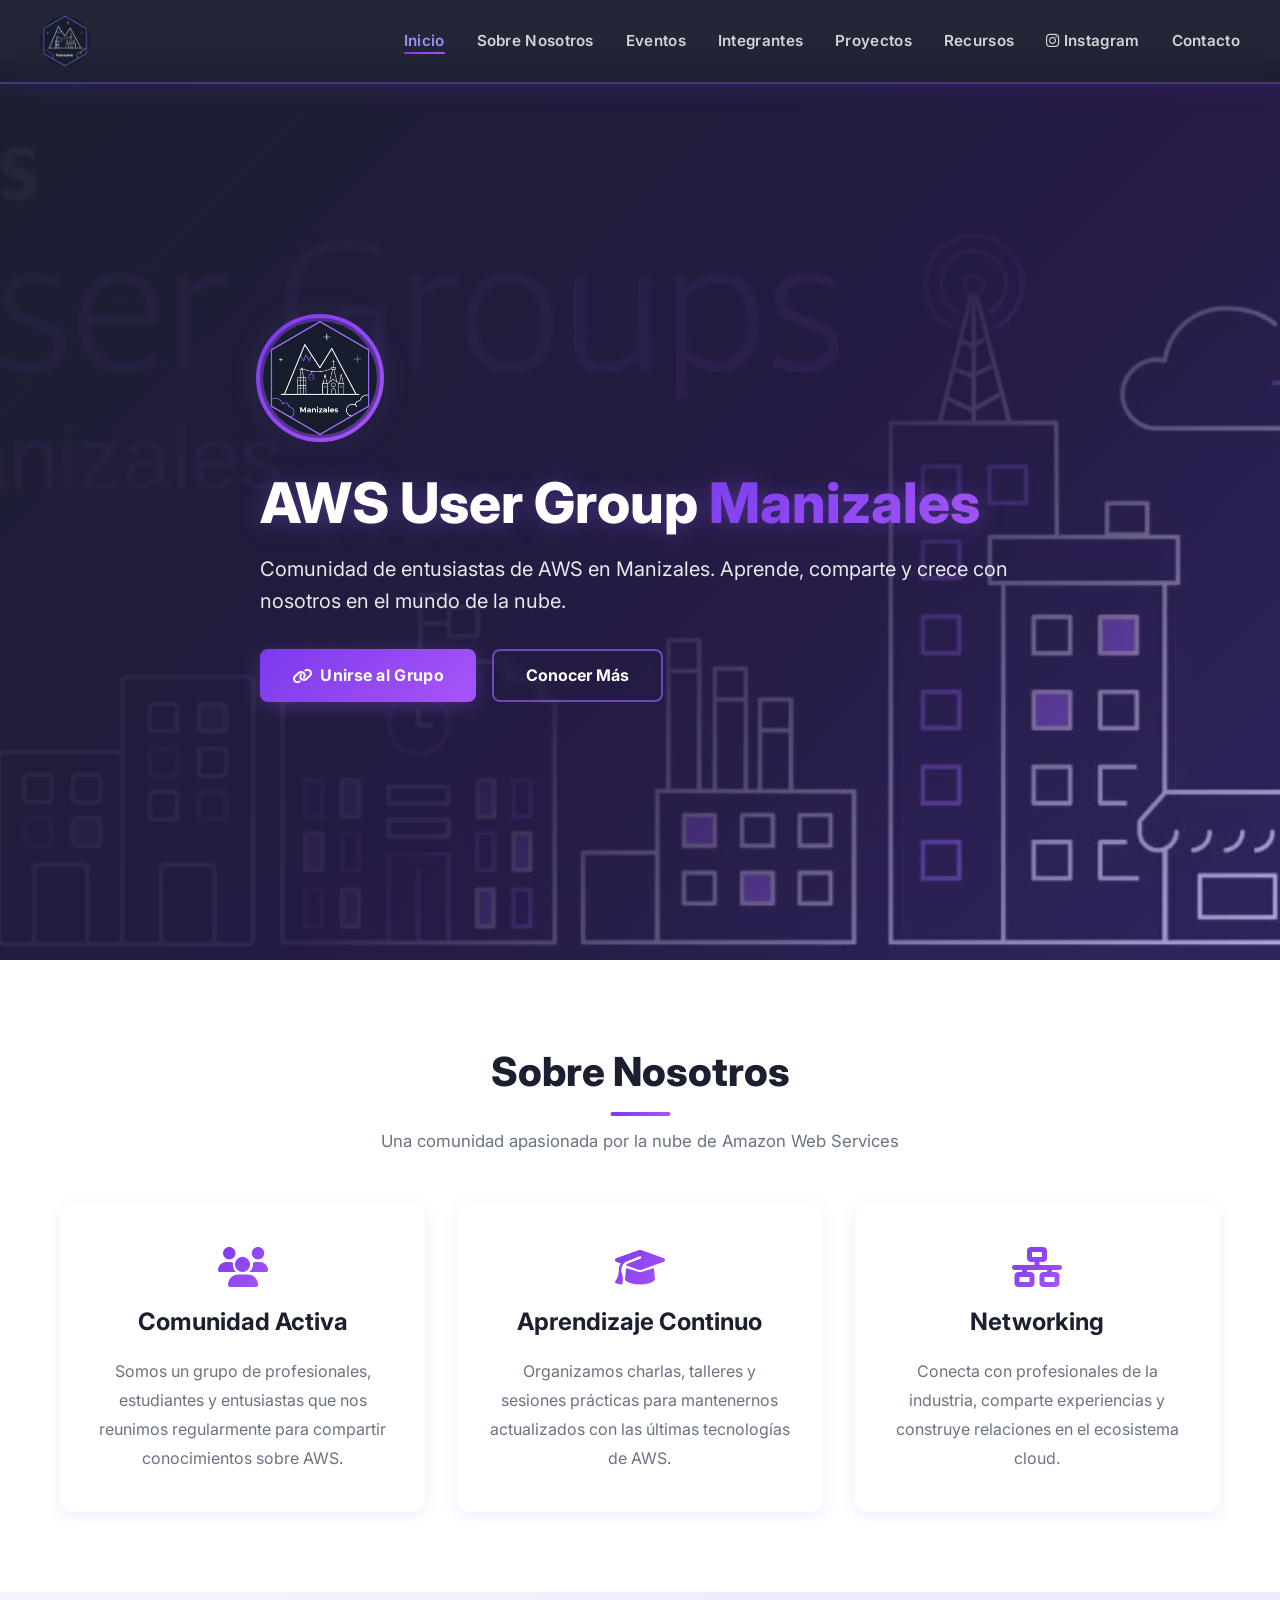
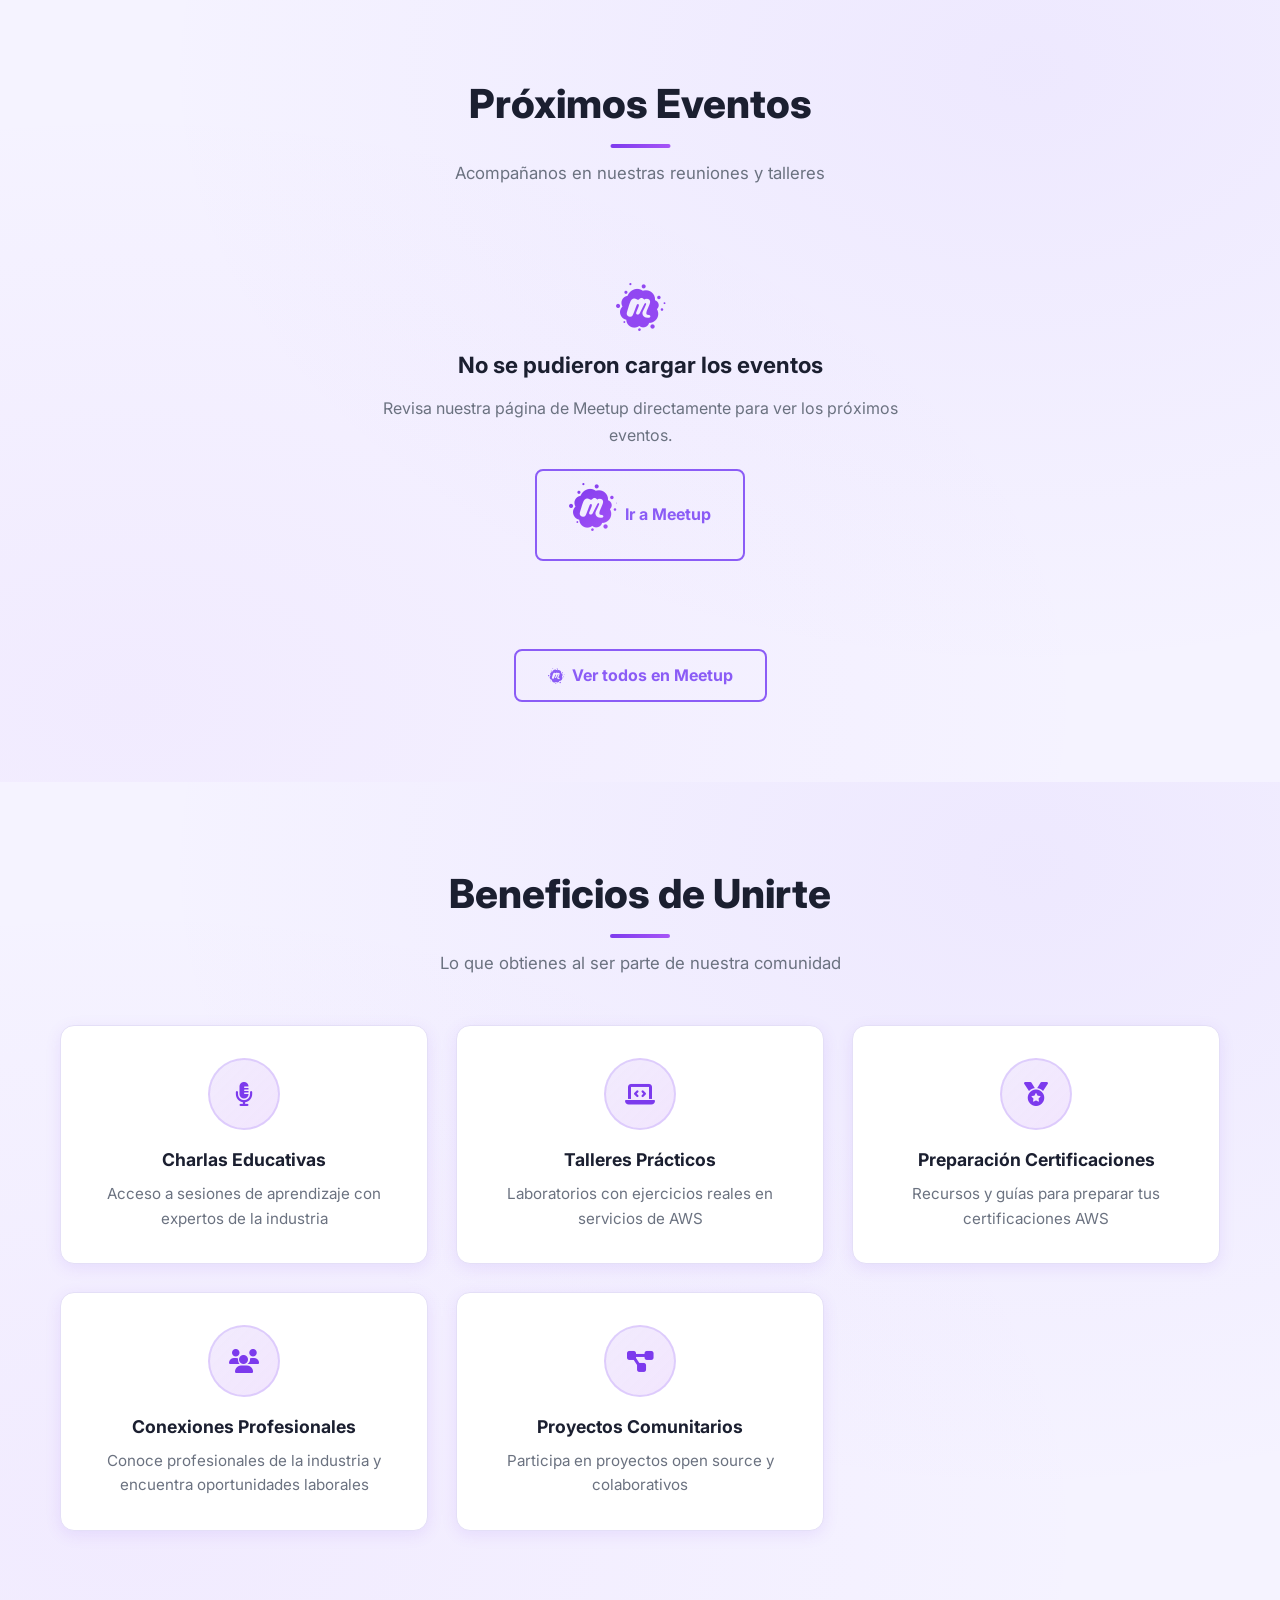
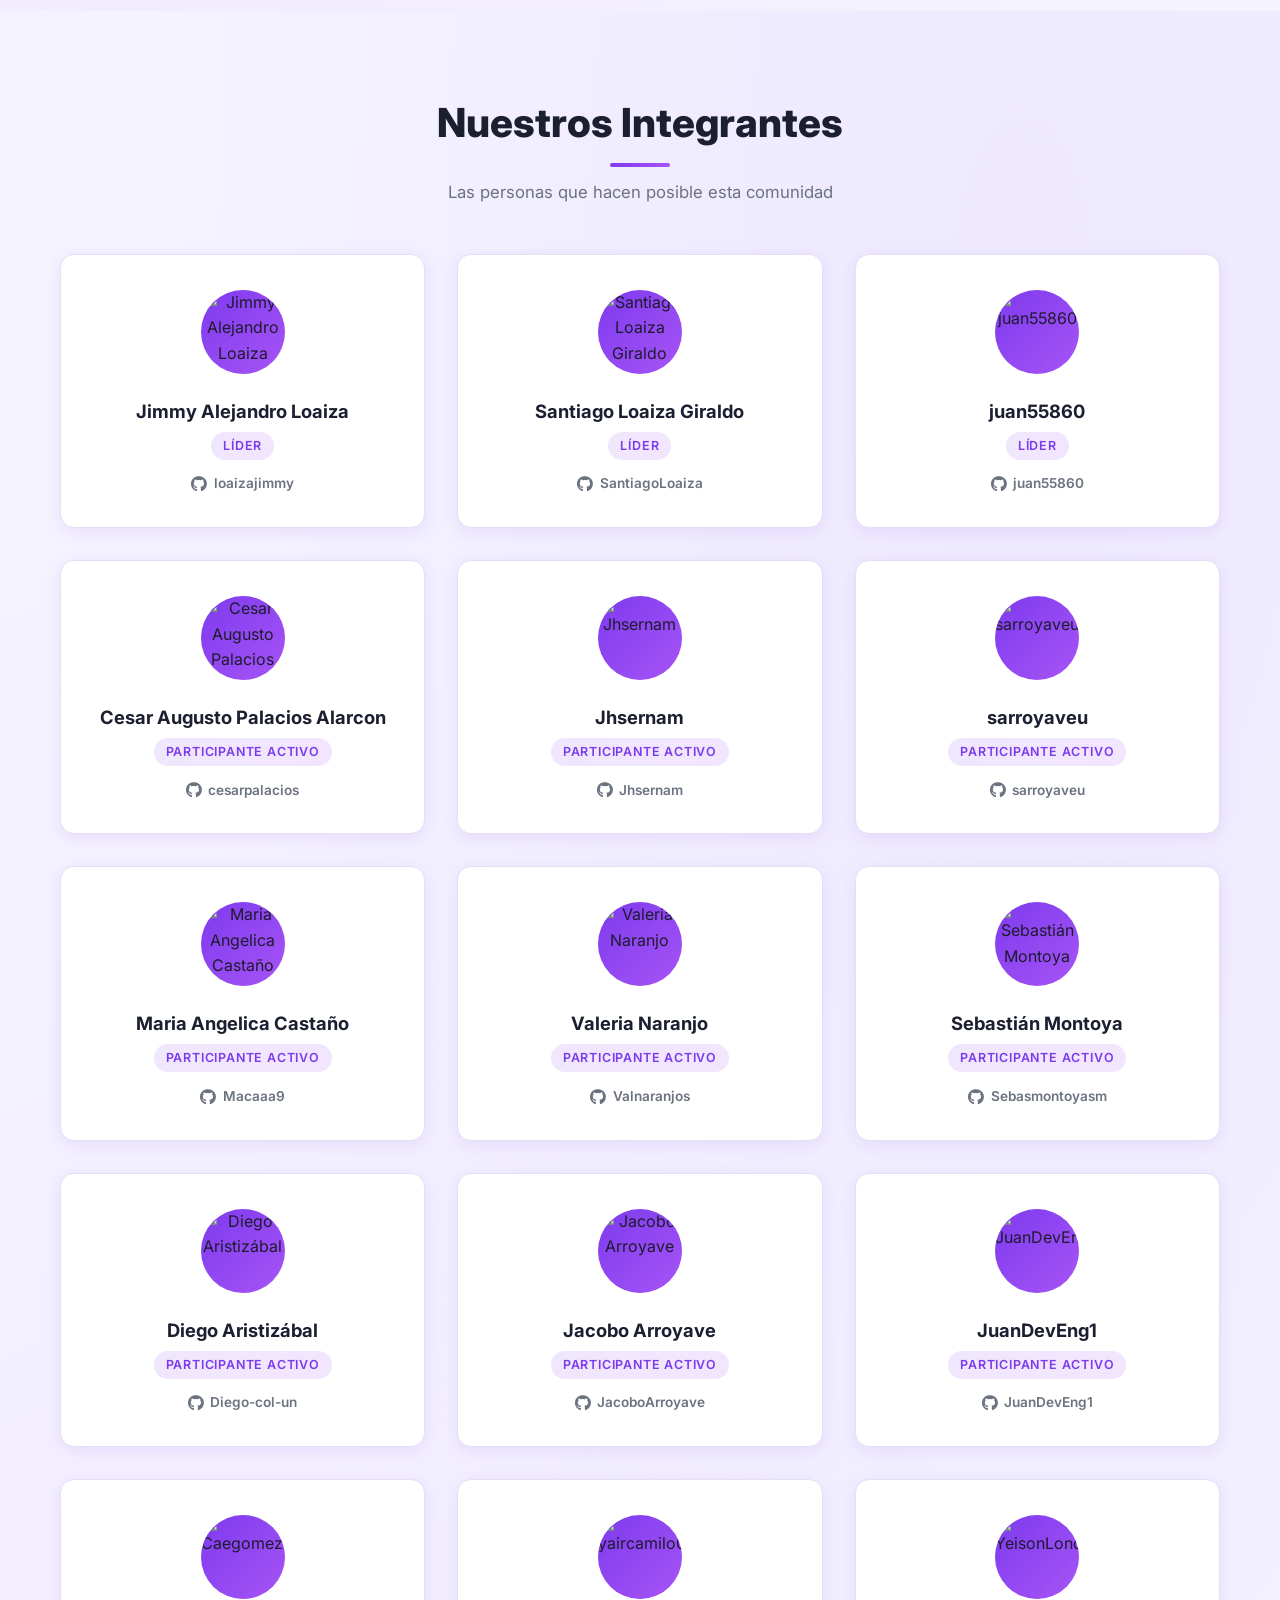
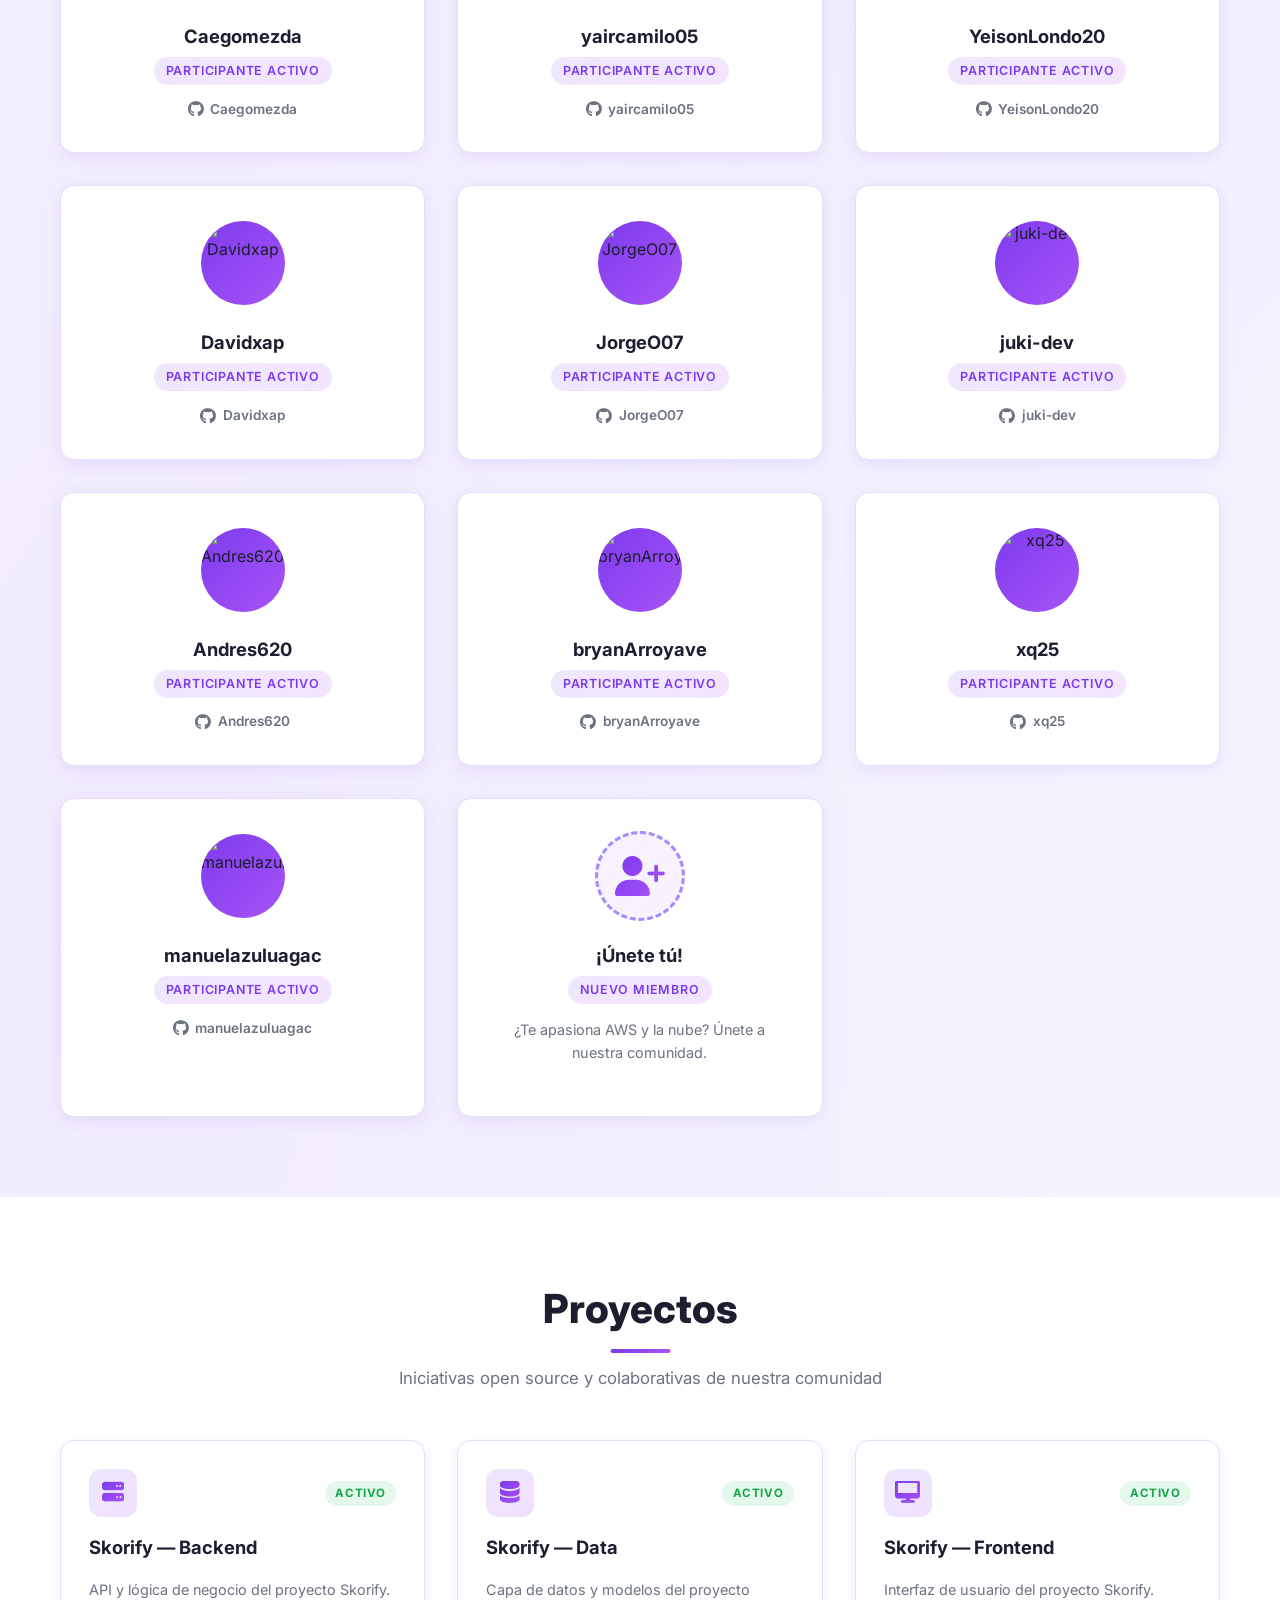
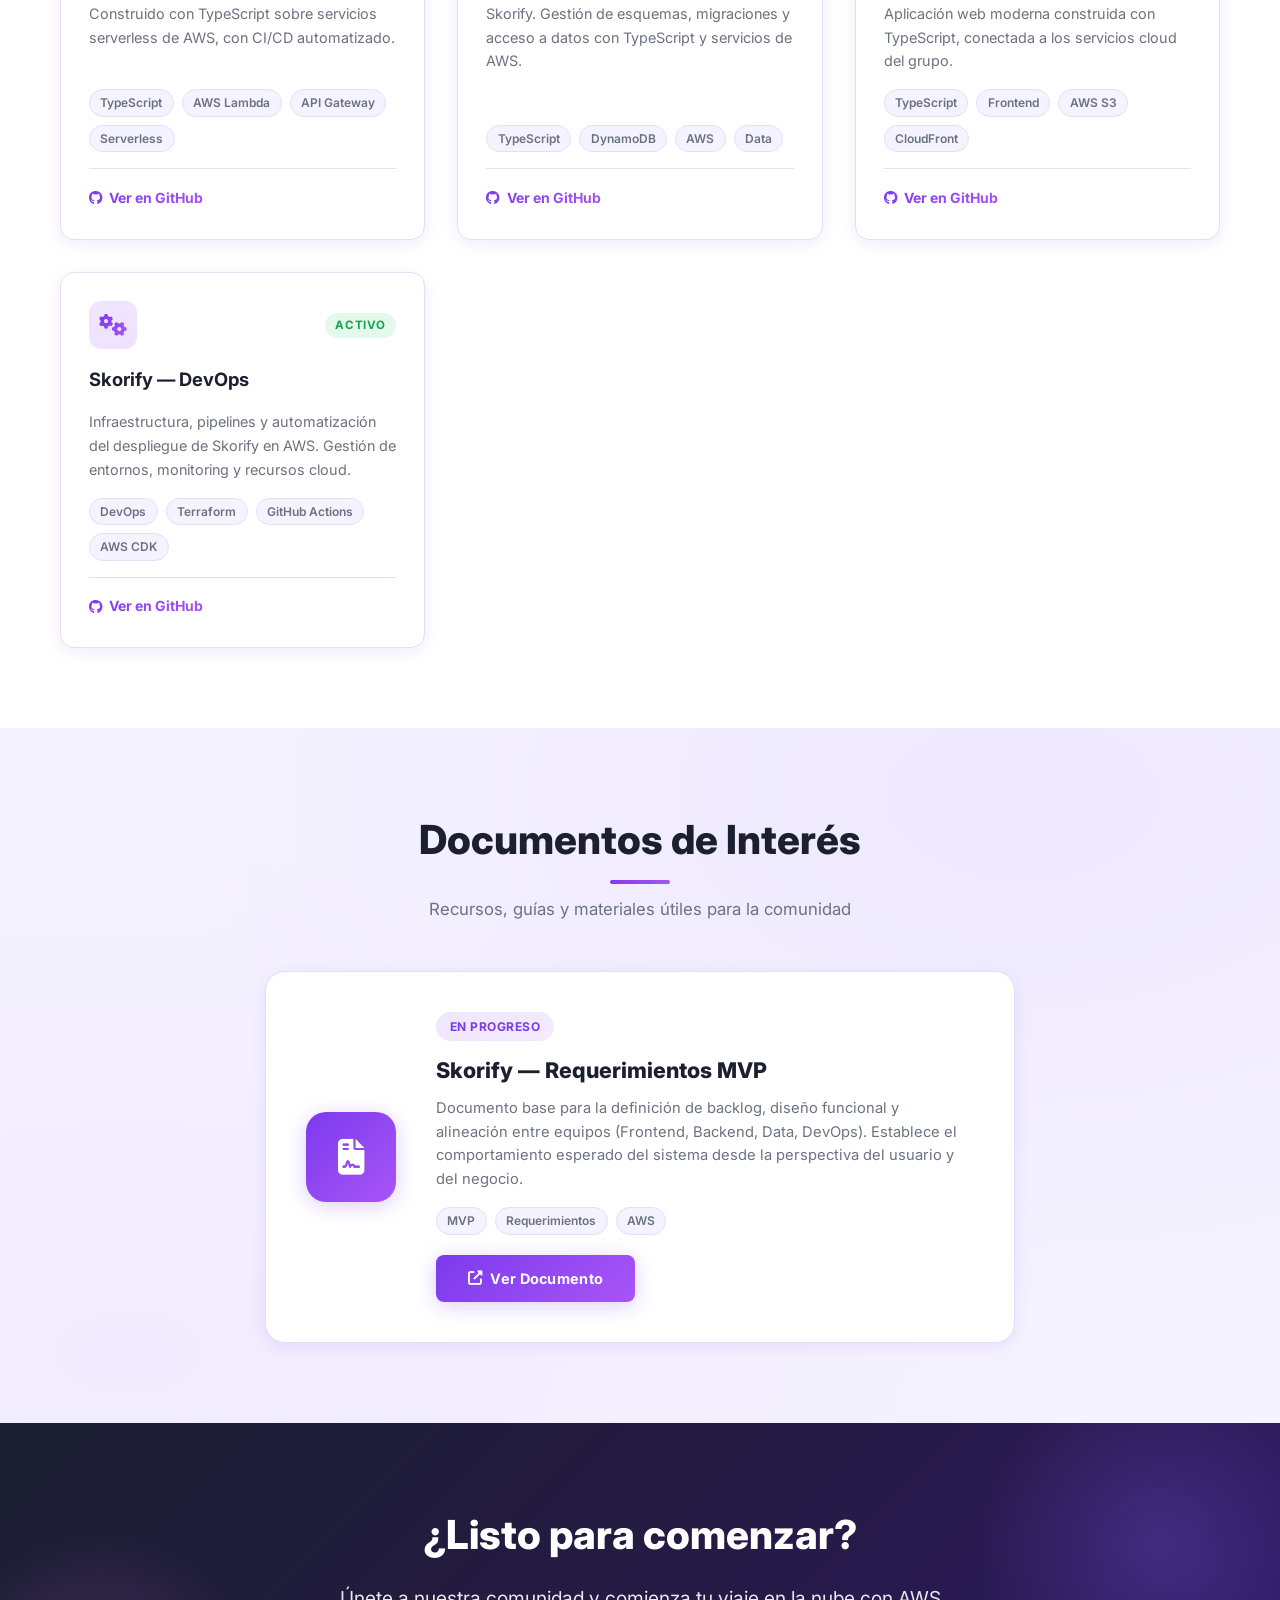
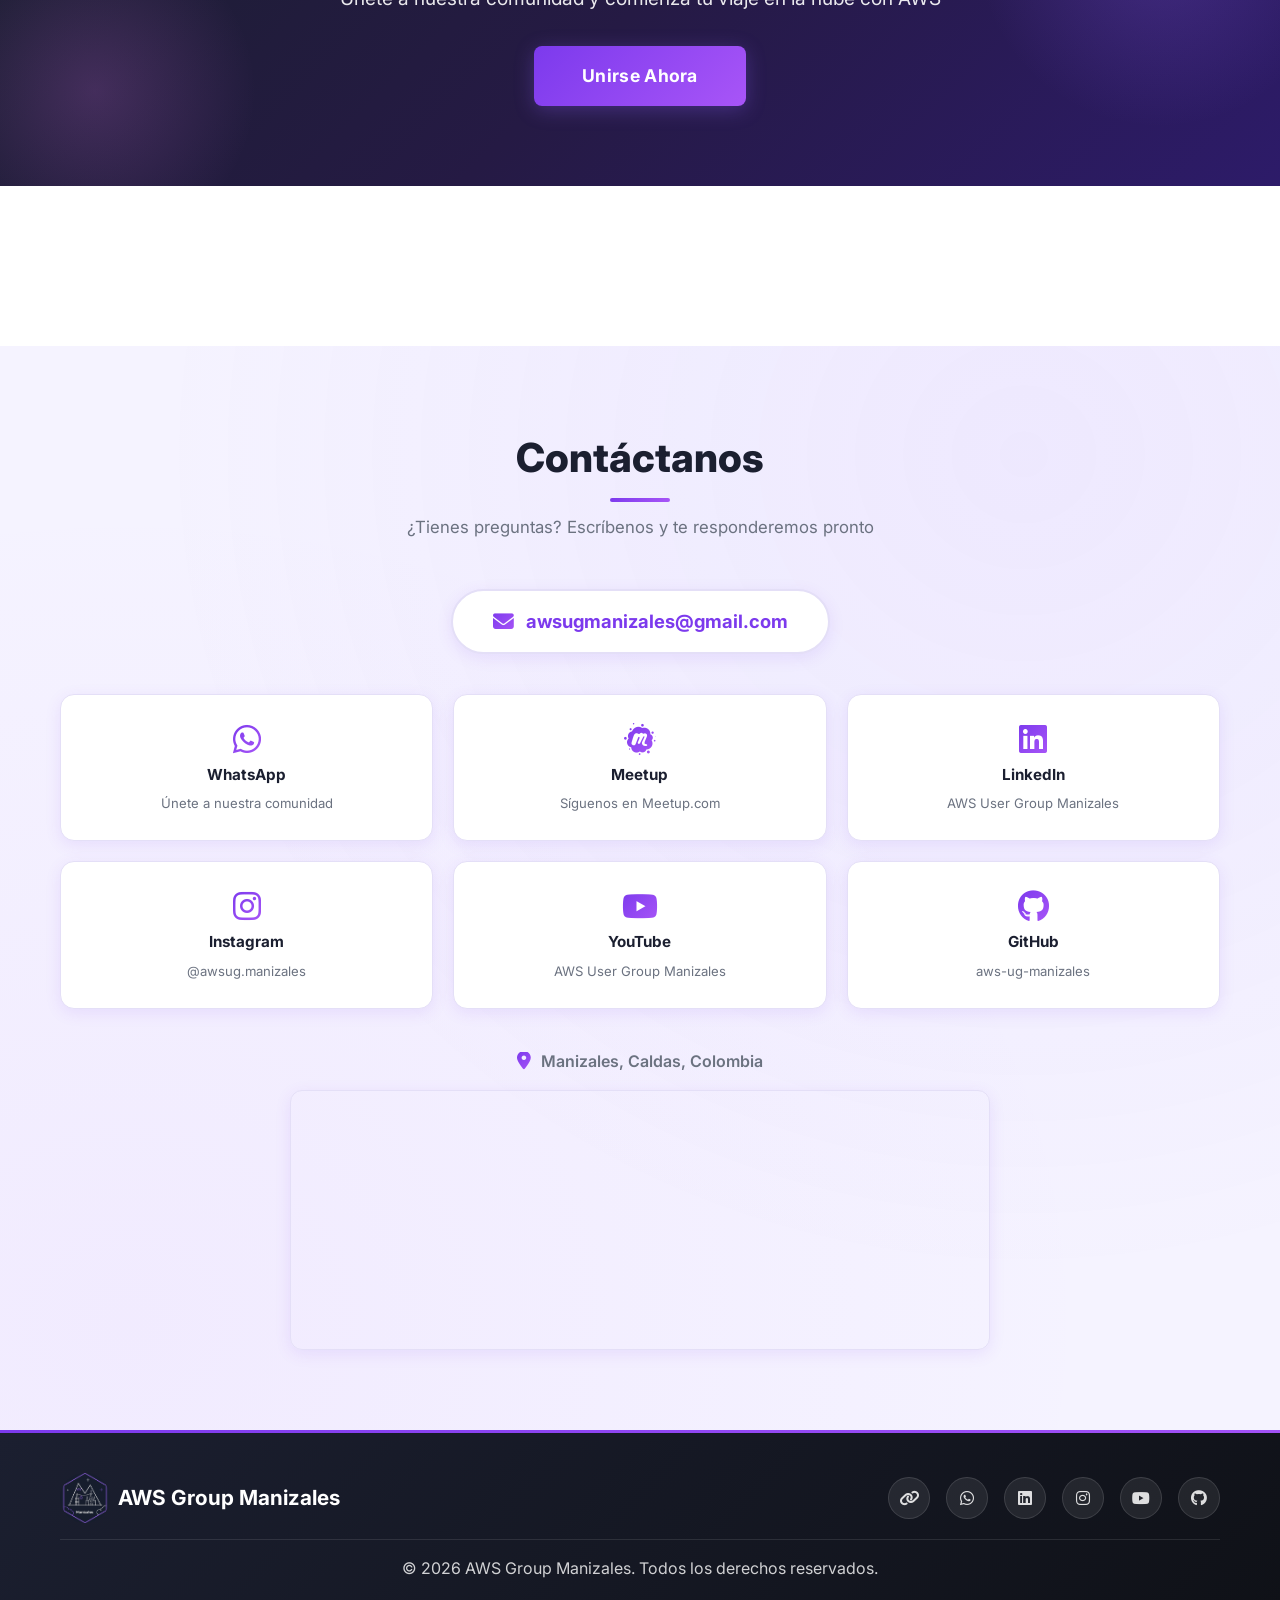
==== index.html @ c022ddbd "first commit" ====
<!DOCTYPE html>
<html lang="es">
<head>
    <meta charset="UTF-8">
    <meta name="viewport" content="width=device-width, initial-scale=1.0">
    <meta name="description" content="Comunidad oficial de Amazon Web Services (AWS) en Manizales, Colombia. Meetups, charlas, talleres y networking cloud.">
    <meta name="keywords" content="AWS, Amazon Web Services, Manizales, Cloud, Meetup, User Group, Colombia, Comunidad">
    <meta property="og:title" content="AWS User Group Manizales">
    <meta property="og:description" content="Comunidad de entusiastas de AWS en Manizales. Aprende, comparte y crece con nosotros en el mundo de la nube.">
    <meta property="og:image" content="images/channels4_profile.jpg">
    <meta property="og:type" content="website">
    <title>AWS User Group Manizales</title>
    <link rel="icon" type="image/jpeg" href="images/channels4_profile.jpg">
    <link rel="apple-touch-icon" href="images/channels4_profile.jpg">
    <link rel="stylesheet" href="css/styles.css">
    <link rel="stylesheet" href="https://cdnjs.cloudflare.com/ajax/libs/font-awesome/6.4.0/css/all.min.css">
</head>
<body>
    <!-- Header/Navigation -->
    <header class="header">
        <nav class="nav container">
            <div class="nav__logo">
                <img src="images/channels4_profile.jpg" alt="AWS Group Manizales Logo" class="logo-img">
            </div>
            <ul class="nav__menu">
                <li><a href="#inicio" class="nav__link">Inicio</a></li>
                <li><a href="#sobre" class="nav__link">Sobre Nosotros</a></li>
                <li><a href="#eventos" class="nav__link">Eventos</a></li>
                <li><a href="#integrantes" class="nav__link">Integrantes</a></li>
                <li><a href="#proyectos" class="nav__link">Proyectos</a></li>
                <li><a href="#documentos" class="nav__link">Recursos</a></li>
                <li><a href="#instagram" class="nav__link"><i class="fab fa-instagram"></i> Instagram</a></li>
                <li><a href="#contacto" class="nav__link">Contacto</a></li>
            </ul>
            <div class="nav__toggle">
                <i class="fas fa-bars"></i>
            </div>
        </nav>
    </header>

    <!-- Hero Section -->
    <section id="inicio" class="hero">
        <div class="hero__content container">
            <div class="hero__logo-wrapper">
                <img src="images/channels4_profile.jpg" alt="AWS User Group Manizales" class="hero__logo">
            </div>
            <h1 class="hero__title">AWS User Group <span>Manizales</span></h1>
            <p class="hero__subtitle">
                Comunidad de entusiastas de AWS en Manizales. Aprende, comparte y crece con nosotros en el mundo de la nube.
            </p>
            <div class="hero__buttons">
                <a href="https://linktr.ee/awsugmanizales" target="_blank" rel="noopener noreferrer" class="btn btn--primary"><i class="fas fa-link"></i> Unirse al Grupo</a>
                <a href="#sobre" class="btn btn--secondary">Conocer Más</a>
            </div>
        </div>
        <div class="hero__bg">
            <div class="hero__overlay"></div>
        </div>
    </section>

    <!-- Sobre Nosotros -->
    <section id="sobre" class="section section--white">
        <div class="container">
            <h2 class="section__title">Sobre Nosotros</h2>
            <p class="section__subtitle">
                Una comunidad apasionada por la nube de Amazon Web Services
            </p>
            <div class="about__grid">
                <div class="about__card">
                    <i class="fas fa-users about__icon"></i>
                    <h3 class="about__title">Comunidad Activa</h3>
                    <p class="about__text">
                        Somos un grupo de profesionales, estudiantes y entusiastas que nos reunimos regularmente para compartir conocimientos sobre AWS.
                    </p>
                </div>
                <div class="about__card">
                    <i class="fas fa-graduation-cap about__icon"></i>
                    <h3 class="about__title">Aprendizaje Continuo</h3>
                    <p class="about__text">
                        Organizamos charlas, talleres y sesiones prácticas para mantenernos actualizados con las últimas tecnologías de AWS.
                    </p>
                </div>
                <div class="about__card">
                    <i class="fas fa-network-wired about__icon"></i>
                    <h3 class="about__title">Networking</h3>
                    <p class="about__text">
                        Conecta con profesionales de la industria, comparte experiencias y construye relaciones en el ecosistema cloud.
                    </p>
                </div>
            </div>
        </div>
    </section>

    <!-- Eventos -->
    <section id="eventos" class="section section--gray">
        <div class="container">
            <h2 class="section__title">Próximos Eventos</h2>
            <p class="section__subtitle">
                Acompañanos en nuestras reuniones y talleres
            </p>
            <div class="events__grid" id="eventsGrid">
                <div class="events__loading">
                    <div class="loading__spinner"></div>
                    <p>Cargando eventos de Meetup...</p>
                </div>
            </div>
            <div class="events__footer">
                <a href="https://www.meetup.com/aws-user-group-manizales/" target="_blank" rel="noopener noreferrer" class="btn btn--outline">
                    <i class="fab fa-meetup"></i> Ver todos en Meetup
                </a>
            </div>
        </div>
    </section>

    <!-- Beneficios -->
    <section id="beneficios" class="section section--gray">
        <div class="container">
            <h2 class="section__title">Beneficios de Unirte</h2>
            <p class="section__subtitle">
                Lo que obtienes al ser parte de nuestra comunidad
            </p>
            <div class="benefits__grid">
                <div class="benefit__item">
                    <div class="benefit__icon-wrap"><i class="fas fa-microphone-alt"></i></div>
                    <h3>Charlas Educativas</h3>
                    <p>Acceso a sesiones de aprendizaje con expertos de la industria</p>
                </div>
                <div class="benefit__item">
                    <div class="benefit__icon-wrap"><i class="fas fa-laptop-code"></i></div>
                    <h3>Talleres Prácticos</h3>
                    <p>Laboratorios con ejercicios reales en servicios de AWS</p>
                </div>
                <div class="benefit__item">
                    <div class="benefit__icon-wrap"><i class="fas fa-medal"></i></div>
                    <h3>Preparación Certificaciones</h3>
                    <p>Recursos y guías para preparar tus certificaciones AWS</p>
                </div>
                <div class="benefit__item">
                    <div class="benefit__icon-wrap"><i class="fas fa-users"></i></div>
                    <h3>Conexiones Profesionales</h3>
                    <p>Conoce profesionales de la industria y encuentra oportunidades laborales</p>
                </div>
                <div class="benefit__item">
                    <div class="benefit__icon-wrap"><i class="fas fa-project-diagram"></i></div>
                    <h3>Proyectos Comunitarios</h3>
                    <p>Participa en proyectos open source y colaborativos</p>
                </div>
            </div>
        </div>
    </section>

    <!-- Integrantes -->
    <section id="integrantes" class="section section--gray">
        <div class="container">
            <h2 class="section__title">Nuestros Integrantes</h2>
            <p class="section__subtitle">Las personas que hacen posible esta comunidad</p>
            <div class="members__grid">

                <a href="https://github.com/loaizajimmy" target="_blank" rel="noopener noreferrer" class="member__card">
                    <div class="member__avatar">
                        <img src="https://avatars.githubusercontent.com/u/17736868?v=4" alt="Jimmy Alejandro Loaiza">
                    </div>
                    <div class="member__info">
                        <h3 class="member__name">Jimmy Alejandro Loaiza</h3>
                        <span class="member__role">Líder</span>
                        <div class="member__links">
                            <span class="member__github"><i class="fab fa-github"></i> loaizajimmy</span>
                        </div>
                    </div>
                </a>

                <a href="https://github.com/SantiagoLoaiza" target="_blank" rel="noopener noreferrer" class="member__card">
                    <div class="member__avatar">
                        <img src="https://avatars.githubusercontent.com/u/52549894?v=4" alt="Santiago Loaiza Giraldo">
                    </div>
                    <div class="member__info">
                        <h3 class="member__name">Santiago Loaiza Giraldo</h3>
                        <span class="member__role">Líder</span>
                        <div class="member__links">
                            <span class="member__github"><i class="fab fa-github"></i> SantiagoLoaiza</span>
                        </div>
                    </div>
                </a>

                <a href="https://github.com/juan55860" target="_blank" rel="noopener noreferrer" class="member__card">
                    <div class="member__avatar">
                        <img src="https://github.com/juan55860.png?size=400" alt="juan55860">
                    </div>
                    <div class="member__info">
                        <h3 class="member__name">juan55860</h3>
                        <span class="member__role">Líder</span>
                        <div class="member__links">
                            <span class="member__github"><i class="fab fa-github"></i> juan55860</span>
                        </div>
                    </div>
                </a>

                <a href="https://github.com/cesarpalacios" target="_blank" rel="noopener noreferrer" class="member__card">
                    <div class="member__avatar">
                        <img src="https://avatars.githubusercontent.com/u/6586832?v=4" alt="Cesar Augusto Palacios Alarcon">
                    </div>
                    <div class="member__info">
                        <h3 class="member__name">Cesar Augusto Palacios Alarcon</h3>
                        <span class="member__role">Participante Activo</span>
                        <div class="member__links">
                            <span class="member__github"><i class="fab fa-github"></i> cesarpalacios</span>
                        </div>
                    </div>
                </a>

                <a href="https://github.com/Jhsernam" target="_blank" rel="noopener noreferrer" class="member__card">
                    <div class="member__avatar">
                        <img src="https://avatars.githubusercontent.com/u/143241234?v=4" alt="Jhsernam">
                    </div>
                    <div class="member__info">
                        <h3 class="member__name">Jhsernam</h3>
                        <span class="member__role">Participante Activo</span>
                        <div class="member__links">
                            <span class="member__github"><i class="fab fa-github"></i> Jhsernam</span>
                        </div>
                    </div>
                </a>

                <a href="https://github.com/sarroyaveu" target="_blank" rel="noopener noreferrer" class="member__card">
                    <div class="member__avatar">
                        <img src="https://avatars.githubusercontent.com/u/274156353?v=4" alt="sarroyaveu">
                    </div>
                    <div class="member__info">
                        <h3 class="member__name">sarroyaveu</h3>
                        <span class="member__role">Participante Activo</span>
                        <div class="member__links">
                            <span class="member__github"><i class="fab fa-github"></i> sarroyaveu</span>
                        </div>
                    </div>
                </a>

                <a href="https://github.com/Macaaa9" target="_blank" rel="noopener noreferrer" class="member__card">
                    <div class="member__avatar">
                        <img src="https://avatars.githubusercontent.com/u/188901479?v=4" alt="Maria Angelica Castaño">
                    </div>
                    <div class="member__info">
                        <h3 class="member__name">Maria Angelica Castaño</h3>
                        <span class="member__role">Participante Activo</span>
                        <div class="member__links">
                            <span class="member__github"><i class="fab fa-github"></i> Macaaa9</span>
                        </div>
                    </div>
                </a>

                <a href="https://github.com/Valnaranjos" target="_blank" rel="noopener noreferrer" class="member__card">
                    <div class="member__avatar">
                        <img src="https://avatars.githubusercontent.com/u/206282537?v=4" alt="Valeria Naranjo">
                    </div>
                    <div class="member__info">
                        <h3 class="member__name">Valeria Naranjo</h3>
                        <span class="member__role">Participante Activo</span>
                        <div class="member__links">
                            <span class="member__github"><i class="fab fa-github"></i> Valnaranjos</span>
                        </div>
                    </div>
                </a>

                <a href="https://github.com/Sebasmontoyasm" target="_blank" rel="noopener noreferrer" class="member__card">
                    <div class="member__avatar">
                        <img src="https://avatars.githubusercontent.com/u/32084945?v=4" alt="Sebastián Montoya">
                    </div>
                    <div class="member__info">
                        <h3 class="member__name">Sebastián Montoya</h3>
                        <span class="member__role">Participante Activo</span>
                        <div class="member__links">
                            <span class="member__github"><i class="fab fa-github"></i> Sebasmontoyasm</span>
                        </div>
                    </div>
                </a>

                <a href="https://github.com/Diego-col-un" target="_blank" rel="noopener noreferrer" class="member__card">
                    <div class="member__avatar">
                        <img src="https://avatars.githubusercontent.com/u/219906389?v=4" alt="Diego Aristizábal">
                    </div>
                    <div class="member__info">
                        <h3 class="member__name">Diego Aristizábal</h3>
                        <span class="member__role">Participante Activo</span>
                        <div class="member__links">
                            <span class="member__github"><i class="fab fa-github"></i> Diego-col-un</span>
                        </div>
                    </div>
                </a>

                <a href="https://github.com/JacoboArroyave" target="_blank" rel="noopener noreferrer" class="member__card">
                    <div class="member__avatar">
                        <img src="https://avatars.githubusercontent.com/u/161059117?v=4" alt="Jacobo Arroyave">
                    </div>
                    <div class="member__info">
                        <h3 class="member__name">Jacobo Arroyave</h3>
                        <span class="member__role">Participante Activo</span>
                        <div class="member__links">
                            <span class="member__github"><i class="fab fa-github"></i> JacoboArroyave</span>
                        </div>
                    </div>
                </a>

                <a href="https://github.com/JuanDevEng1" target="_blank" rel="noopener noreferrer" class="member__card">
                    <div class="member__avatar">
                        <img src="https://github.com/JuanDevEng1.png?size=400" alt="JuanDevEng1">
                    </div>
                    <div class="member__info">
                        <h3 class="member__name">JuanDevEng1</h3>
                        <span class="member__role">Participante Activo</span>
                        <div class="member__links">
                            <span class="member__github"><i class="fab fa-github"></i> JuanDevEng1</span>
                        </div>
                    </div>
                </a>

                <a href="https://github.com/Caegomezda" target="_blank" rel="noopener noreferrer" class="member__card">
                    <div class="member__avatar">
                        <img src="https://github.com/Caegomezda.png?size=400" alt="Caegomezda">
                    </div>
                    <div class="member__info">
                        <h3 class="member__name">Caegomezda</h3>
                        <span class="member__role">Participante Activo</span>
                        <div class="member__links">
                            <span class="member__github"><i class="fab fa-github"></i> Caegomezda</span>
                        </div>
                    </div>
                </a>

                <a href="https://github.com/yaircamilo05" target="_blank" rel="noopener noreferrer" class="member__card">
                    <div class="member__avatar">
                        <img src="https://github.com/yaircamilo05.png?size=400" alt="yaircamilo05">
                    </div>
                    <div class="member__info">
                        <h3 class="member__name">yaircamilo05</h3>
                        <span class="member__role">Participante Activo</span>
                        <div class="member__links">
                            <span class="member__github"><i class="fab fa-github"></i> yaircamilo05</span>
                        </div>
                    </div>
                </a>

                <a href="https://github.com/YeisonLondo20" target="_blank" rel="noopener noreferrer" class="member__card">
                    <div class="member__avatar">
                        <img src="https://github.com/YeisonLondo20.png?size=400" alt="YeisonLondo20">
                    </div>
                    <div class="member__info">
                        <h3 class="member__name">YeisonLondo20</h3>
                        <span class="member__role">Participante Activo</span>
                        <div class="member__links">
                            <span class="member__github"><i class="fab fa-github"></i> YeisonLondo20</span>
                        </div>
                    </div>
                </a>

                <a href="https://github.com/Davidxap" target="_blank" rel="noopener noreferrer" class="member__card">
                    <div class="member__avatar">
                        <img src="https://github.com/Davidxap.png?size=400" alt="Davidxap">
                    </div>
                    <div class="member__info">
                        <h3 class="member__name">Davidxap</h3>
                        <span class="member__role">Participante Activo</span>
                        <div class="member__links">
                            <span class="member__github"><i class="fab fa-github"></i> Davidxap</span>
                        </div>
                    </div>
                </a>

                <a href="https://github.com/JorgeO07" target="_blank" rel="noopener noreferrer" class="member__card">
                    <div class="member__avatar">
                        <img src="https://github.com/JorgeO07.png?size=400" alt="JorgeO07">
                    </div>
                    <div class="member__info">
                        <h3 class="member__name">JorgeO07</h3>
                        <span class="member__role">Participante Activo</span>
                        <div class="member__links">
                            <span class="member__github"><i class="fab fa-github"></i> JorgeO07</span>
                        </div>
                    </div>
                </a>

                <a href="https://github.com/juki-dev" target="_blank" rel="noopener noreferrer" class="member__card">
                    <div class="member__avatar">
                        <img src="https://github.com/juki-dev.png?size=400" alt="juki-dev">
                    </div>
                    <div class="member__info">
                        <h3 class="member__name">juki-dev</h3>
                        <span class="member__role">Participante Activo</span>
                        <div class="member__links">
                            <span class="member__github"><i class="fab fa-github"></i> juki-dev</span>
                        </div>
                    </div>
                </a>

                <a href="https://github.com/Andres620" target="_blank" rel="noopener noreferrer" class="member__card">
                    <div class="member__avatar">
                        <img src="https://github.com/Andres620.png?size=400" alt="Andres620">
                    </div>
                    <div class="member__info">
                        <h3 class="member__name">Andres620</h3>
                        <span class="member__role">Participante Activo</span>
                        <div class="member__links">
                            <span class="member__github"><i class="fab fa-github"></i> Andres620</span>
                        </div>
                    </div>
                </a>

                <a href="https://github.com/bryanArroyave" target="_blank" rel="noopener noreferrer" class="member__card">
                    <div class="member__avatar">
                        <img src="https://github.com/bryanArroyave.png?size=400" alt="bryanArroyave">
                    </div>
                    <div class="member__info">
                        <h3 class="member__name">bryanArroyave</h3>
                        <span class="member__role">Participante Activo</span>
                        <div class="member__links">
                            <span class="member__github"><i class="fab fa-github"></i> bryanArroyave</span>
                        </div>
                    </div>
                </a>

                <a href="https://github.com/xq25" target="_blank" rel="noopener noreferrer" class="member__card">
                    <div class="member__avatar">
                        <img src="https://github.com/xq25.png?size=400" alt="xq25">
                    </div>
                    <div class="member__info">
                        <h3 class="member__name">xq25</h3>
                        <span class="member__role">Participante Activo</span>
                        <div class="member__links">
                            <span class="member__github"><i class="fab fa-github"></i> xq25</span>
                        </div>
                    </div>
                </a>

                <a href="https://github.com/manuelazuluagac" target="_blank" rel="noopener noreferrer" class="member__card">
                    <div class="member__avatar">
                        <img src="https://github.com/manuelazuluagac.png?size=400" alt="manuelazuluagac">
                    </div>
                    <div class="member__info">
                        <h3 class="member__name">manuelazuluagac</h3>
                        <span class="member__role">Participante Activo</span>
                        <div class="member__links">
                            <span class="member__github"><i class="fab fa-github"></i> manuelazuluagac</span>
                        </div>
                    </div>
                </a>

                <a href="https://linktr.ee/awsugmanizales" target="_blank" rel="noopener noreferrer" class="member__card member__card--join">
                    <div class="member__avatar">
                        <i class="fas fa-user-plus"></i>
                    </div>
                    <div class="member__info">
                        <h3 class="member__name">¡Únete tú!</h3>
                        <span class="member__role">Nuevo Miembro</span>
                        <p class="member__bio">¿Te apasiona AWS y la nube? Únete a nuestra comunidad.</p>
                    </div>
                </a>

            </div>
        </div>
    </section>

    <!-- Proyectos -->
    <section id="proyectos" class="section section--white">
        <div class="container">
            <h2 class="section__title">Proyectos</h2>
            <p class="section__subtitle">Iniciativas open source y colaborativas de nuestra comunidad</p>
            <div class="projects__grid">

                <div class="project__card">
                    <div class="project__header">
                        <div class="project__icon"><i class="fas fa-server"></i></div>
                        <div class="project__badges">
                            <span class="badge badge--active">Activo</span>
                        </div>
                    </div>
                    <h3 class="project__title">Skorify — Backend</h3>
                    <p class="project__desc">API y lógica de negocio del proyecto Skorify. Construido con TypeScript sobre servicios serverless de AWS, con CI/CD automatizado.</p>
                    <div class="project__tags">
                        <span class="tag">TypeScript</span>
                        <span class="tag">AWS Lambda</span>
                        <span class="tag">API Gateway</span>
                        <span class="tag">Serverless</span>
                    </div>
                    <div class="project__footer">
                        <a href="https://github.com/aws-ug-manizales/Skorify_Backend" target="_blank" rel="noopener noreferrer" class="project__link">
                            <i class="fab fa-github"></i> Ver en GitHub
                        </a>
                    </div>
                </div>

                <div class="project__card">
                    <div class="project__header">
                        <div class="project__icon"><i class="fas fa-database"></i></div>
                        <div class="project__badges">
                            <span class="badge badge--active">Activo</span>
                        </div>
                    </div>
                    <h3 class="project__title">Skorify — Data</h3>
                    <p class="project__desc">Capa de datos y modelos del proyecto Skorify. Gestión de esquemas, migraciones y acceso a datos con TypeScript y servicios de AWS.</p>
                    <div class="project__tags">
                        <span class="tag">TypeScript</span>
                        <span class="tag">DynamoDB</span>
                        <span class="tag">AWS</span>
                        <span class="tag">Data</span>
                    </div>
                    <div class="project__footer">
                        <a href="https://github.com/aws-ug-manizales/Skorify_Data" target="_blank" rel="noopener noreferrer" class="project__link">
                            <i class="fab fa-github"></i> Ver en GitHub
                        </a>
                    </div>
                </div>

                <div class="project__card">
                    <div class="project__header">
                        <div class="project__icon"><i class="fas fa-desktop"></i></div>
                        <div class="project__badges">
                            <span class="badge badge--active">Activo</span>
                        </div>
                    </div>
                    <h3 class="project__title">Skorify — Frontend</h3>
                    <p class="project__desc">Interfaz de usuario del proyecto Skorify. Aplicación web moderna construida con TypeScript, conectada a los servicios cloud del grupo.</p>
                    <div class="project__tags">
                        <span class="tag">TypeScript</span>
                        <span class="tag">Frontend</span>
                        <span class="tag">AWS S3</span>
                        <span class="tag">CloudFront</span>
                    </div>
                    <div class="project__footer">
                        <a href="https://github.com/aws-ug-manizales/Skorify_Frontend" target="_blank" rel="noopener noreferrer" class="project__link">
                            <i class="fab fa-github"></i> Ver en GitHub
                        </a>
                    </div>
                </div>

                <div class="project__card">
                    <div class="project__header">
                        <div class="project__icon"><i class="fas fa-cogs"></i></div>
                        <div class="project__badges">
                            <span class="badge badge--active">Activo</span>
                        </div>
                    </div>
                    <h3 class="project__title">Skorify — DevOps</h3>
                    <p class="project__desc">Infraestructura, pipelines y automatización del despliegue de Skorify en AWS. Gestión de entornos, monitoring y recursos cloud.</p>
                    <div class="project__tags">
                        <span class="tag">DevOps</span>
                        <span class="tag">Terraform</span>
                        <span class="tag">GitHub Actions</span>
                        <span class="tag">AWS CDK</span>
                    </div>
                    <div class="project__footer">
                        <a href="https://github.com/aws-ug-manizales/Skorify_DevOps" target="_blank" rel="noopener noreferrer" class="project__link">
                            <i class="fab fa-github"></i> Ver en GitHub
                        </a>
                    </div>
                </div>

            </div>

            </div>
        </div>
    </section>

    <!-- Documentos de Interés -->
    <section id="documentos" class="section section--gray">
        <div class="container">
            <h2 class="section__title">Documentos de Interés</h2>
            <p class="section__subtitle">Recursos, guías y materiales útiles para la comunidad</p>

            <div class="shorify-doc">
                <div class="shorify-doc__icon">
                    <i class="fas fa-file-contract"></i>
                </div>
                <div class="shorify-doc__content">
                    <span class="shorify-doc__badge">En Progreso</span>
                    <h3 class="shorify-doc__title">Skorify — Requerimientos MVP</h3>
                    <p class="shorify-doc__desc">
                        Documento base para la definición de backlog, diseño funcional y alineación entre equipos (Frontend, Backend, Data, DevOps). Establece el comportamiento esperado del sistema desde la perspectiva del usuario y del negocio.
                    </p>
                    <div class="shorify-doc__tags">
                        <span class="tag">MVP</span>
                        <span class="tag">Requerimientos</span>
                        <span class="tag">AWS</span>
                    </div>
                    <a href="https://docs.google.com/document/d/1_L02tzjomooBHLGFeniJpSI4XweRMSGNueM9wOay_fM/edit?tab=t.0#heading=h.suyp0a68ush3" target="_blank" rel="noopener noreferrer" class="btn btn--primary shorify-doc__btn">
                        <i class="fas fa-external-link-alt"></i> Ver Documento
                    </a>
                </div>
            </div>

        </div>
    </section>

    <!-- CTA Section -->
    <section class="cta">
        <div class="container">
            <h2 class="cta__title">¿Listo para comenzar?</h2>
            <p class="cta__text">
                Únete a nuestra comunidad y comienza tu viaje en la nube con AWS
            </p>
            <a href="#contacto" class="btn btn--primary btn--large">Unirse Ahora</a>
        </div>
    </section>

    <!-- Instagram Section -->
    <section id="instagram" class="section section--white">
        <div class="container">
            <!-- Elfsight Instagram Feed -->
            <div class="elfsight-app-ad03f323-25e5-4674-a3b5-b1e67d07ae46" data-elfsight-app-lazy></div>
        </div>
    </section>
    <script src="https://elfsightcdn.com/platform.js" async></script>

    <!-- Contacto -->
    <section id="contacto" class="section section--gray">
        <div class="container">
            <h2 class="section__title">Contáctanos</h2>
            <p class="section__subtitle">
                ¿Tienes preguntas? Escríbenos y te responderemos pronto
            </p>

            <!-- Email destacado -->
            <div class="contact__email-hero">
                <a href="mailto:awsugmanizales@gmail.com" class="contact__email-link">
                    <i class="fas fa-envelope"></i>
                    <span>awsugmanizales@gmail.com</span>
                </a>
            </div>

            <!-- Grid de redes sociales -->
            <div class="contact__social-grid">
                <a href="https://chat.whatsapp.com/LnIZZOcyvzyGOOJlSPfihH" target="_blank" rel="noopener noreferrer" class="contact__social-card">
                    <i class="fab fa-whatsapp"></i>
                    <h4>WhatsApp</h4>
                    <p>Únete a nuestra comunidad</p>
                </a>
                <a href="https://www.meetup.com/aws-user-group-manizales/" target="_blank" rel="noopener noreferrer" class="contact__social-card">
                    <i class="fab fa-meetup"></i>
                    <h4>Meetup</h4>
                    <p>Síguenos en Meetup.com</p>
                </a>
                <a href="https://www.linkedin.com/company/aws-user-group-manizales" target="_blank" rel="noopener noreferrer" class="contact__social-card">
                    <i class="fab fa-linkedin"></i>
                    <h4>LinkedIn</h4>
                    <p>AWS User Group Manizales</p>
                </a>
                <a href="https://www.instagram.com/awsug.manizales" target="_blank" rel="noopener noreferrer" class="contact__social-card">
                    <i class="fab fa-instagram"></i>
                    <h4>Instagram</h4>
                    <p>@awsug.manizales</p>
                </a>
                <a href="https://www.youtube.com/@AWSUserGroupManizales" target="_blank" rel="noopener noreferrer" class="contact__social-card">
                    <i class="fab fa-youtube"></i>
                    <h4>YouTube</h4>
                    <p>AWS User Group Manizales</p>
                </a>
                <a href="https://github.com/aws-ug-manizales" target="_blank" rel="noopener noreferrer" class="contact__social-card">
                    <i class="fab fa-github"></i>
                    <h4>GitHub</h4>
                    <p>aws-ug-manizales</p>
                </a>
            </div>

            <!-- Ubicación y mapa -->
            <div class="contact__location">
                <div class="contact__location-info">
                    <i class="fas fa-map-marker-alt"></i>
                    <span>Manizales, Caldas, Colombia</span>
                </div>
                <div class="contact__map">
                    <iframe
                        title="Ubicación AWS User Group Manizales"
                        src="https://www.openstreetmap.org/export/embed.html?bbox=-75.5400%2C5.0500%2C-75.4800%2C5.0850&amp;layer=mapnik&amp;marker=5.0689%2C-75.5174"
                        width="100%"
                        height="250"
                        style="border:0; border-radius:12px;"
                        loading="lazy"
                        referrerpolicy="no-referrer-when-downgrade">
                    </iframe>
                </div>
            </div>
        </div>
    </section>

    <!-- Footer -->
    <footer class="footer">
        <div class="container">
            <div class="footer__content">
                <div class="footer__logo">
                    <img src="images/channels4_profile.jpg" alt="AWS Group Manizales" class="logo-img">
                    <span>AWS Group Manizales</span>
                </div>
                <div class="footer__social">
                    <a href="https://linktr.ee/awsugmanizales" target="_blank" rel="noopener noreferrer" class="footer__link" title="Linktree"><i class="fas fa-link"></i></a>
                    <a href="https://chat.whatsapp.com/LnIZZOcyvzyGOOJlSPfihH" target="_blank" rel="noopener noreferrer" class="footer__link" title="WhatsApp"><i class="fab fa-whatsapp"></i></a>
                    <a href="https://www.linkedin.com/company/aws-user-group-manizales" target="_blank" rel="noopener noreferrer" class="footer__link" title="LinkedIn"><i class="fab fa-linkedin"></i></a>
                    <a href="https://www.instagram.com/awsug.manizales" target="_blank" rel="noopener noreferrer" class="footer__link" title="Instagram"><i class="fab fa-instagram"></i></a>
                    <a href="https://www.youtube.com/@AWSUserGroupManizales" target="_blank" rel="noopener noreferrer" class="footer__link" title="YouTube"><i class="fab fa-youtube"></i></a>
                    <a href="https://github.com/aws-ug-manizales" target="_blank" rel="noopener noreferrer" class="footer__link" title="GitHub"><i class="fab fa-github"></i></a>
                </div>
            </div>
            <div class="footer__bottom">
                <p>&copy; 2026 AWS Group Manizales. Todos los derechos reservados.</p>
            </div>
        </div>
    </footer>

    <script src="js/script.js"></script>
</body>
</html>
---- css/styles.css ----
@import url('https://fonts.googleapis.com/css2?family=Inter:wght@400;500;600;700;800&display=swap');

/* Reset y Variables */
:root {
    --primary-color: #8b5cf6;
    --primary-dark: #7c3aed;
    --primary-light: #a78bfa;
    --primary-glow: #c4b5fd;
    --secondary-color: #1b1f30;
    --secondary-light: #252a3d;
    --accent-color: #a855f7;
    --accent-pink: #e879f9;
    --text-color: #1e1b2e;
    --text-light: #6b7280;
    --white: #ffffff;
    --gray-light: #f5f3ff;
    --gray: #e4dff7;
    --gray-dark: #0f1117;
    --shadow: 0 4px 16px rgba(124, 58, 237, 0.10);
    --shadow-hover: 0 8px 32px rgba(124, 58, 237, 0.22);
    --shadow-purple: 0 4px 20px rgba(139, 92, 246, 0.30);
    --transition: all 0.3s ease;
    --border-radius: 14px;
    --gradient: linear-gradient(135deg, #7c3aed 0%, #a855f7 100%);
    --gradient-dark: linear-gradient(135deg, #1b1f30 0%, #252a3d 100%);
}

* {
    margin: 0;
    padding: 0;
    box-sizing: border-box;
}

html {
    scroll-behavior: smooth;
}

body {
    font-family: 'Inter', 'Segoe UI', Tahoma, Geneva, Verdana, sans-serif;
    line-height: 1.6;
    color: var(--text-color);
    background: var(--white);
}

.container {
    max-width: 1200px;
    margin: 0 auto;
    padding: 0 20px;
}

/* Header */
.header {
    background: rgba(27, 31, 48, 0.97);
    backdrop-filter: blur(16px);
    -webkit-backdrop-filter: blur(16px);
    box-shadow: 0 2px 24px rgba(124, 58, 237, 0.18);
    position: fixed;
    width: 100%;
    top: 0;
    z-index: 1000;
    border-bottom: 2px solid rgba(139, 92, 246, 0.4);
}

.nav {
    display: flex;
    justify-content: space-between;
    align-items: center;
    padding: 1rem 0;
}

.nav__logo {
    display: flex;
    align-items: center;
    gap: 0.5rem;
    font-size: 1.5rem;
    font-weight: bold;
    color: var(--white);
}

.logo-img {
    height: 50px;
    width: auto;
    border-radius: 50%;
}

.nav__logo i {
    font-size: 2rem;
    color: var(--primary-color);
}

.nav__menu {
    display: flex;
    list-style: none;
    gap: 2rem;
}

.nav__link {
    text-decoration: none;
    color: rgba(255,255,255,0.80);
    font-weight: 600;
    transition: var(--transition);
    position: relative;
    padding-bottom: 4px;
    font-size: 0.95rem;
    letter-spacing: 0.3px;
}

.nav__link::after {
    content: '';
    position: absolute;
    bottom: 0;
    left: 0;
    width: 0;
    height: 2px;
    background: var(--gradient);
    transition: var(--transition);
    border-radius: 2px;
}

.nav__link:hover {
    color: var(--primary-light);
}

.nav__link:hover::after {
    width: 100%;
}

.nav__link.active {
    color: var(--primary-light);
}

.nav__link.active::after {
    width: 100%;
}

.nav__toggle {
    display: none;
    font-size: 1.5rem;
    cursor: pointer;
    color: var(--white);
}

/* Hero Section */
.hero {
    min-height: 100vh;
    display: flex;
    align-items: center;
    position: relative;
    background: linear-gradient(135deg, var(--secondary-color) 0%, #1a2332 100%);
    color: var(--white);
    margin-top: 60px;
}

.hero__content {
    position: relative;
    z-index: 2;
    max-width: 800px;
}

.hero__logo-wrapper {
    width: 120px;
    height: 120px;
    border-radius: 50%;
    margin-bottom: 2rem;
    position: relative;
    animation: float 6s ease-in-out infinite;
}

.hero__logo-wrapper::before {
    content: '';
    position: absolute;
    inset: -4px;
    border-radius: 50%;
    background: var(--gradient);
    z-index: 0;
}

.hero__logo-wrapper::after {
    content: '';
    position: absolute;
    inset: -16px;
    border-radius: 50%;
    background: radial-gradient(circle, rgba(139,92,246,0.35) 0%, transparent 70%);
    z-index: -1;
    filter: blur(12px);
    animation: pulse-glow 3s ease-in-out infinite alternate;
}

.hero__logo {
    width: 100%;
    height: 100%;
    border-radius: 50%;
    object-fit: cover;
    position: relative;
    z-index: 1;
    border: 3px solid rgba(27,31,48,0.5);
}

@keyframes float {
    0%, 100% { transform: translateY(0); }
    50%      { transform: translateY(-10px); }
}

@keyframes pulse-glow {
    0%   { opacity: 0.5; transform: scale(1); }
    100% { opacity: 1;   transform: scale(1.08); }
}

.hero__title {
    font-size: 3.5rem;
    margin-bottom: 1rem;
    line-height: 1.2;
    font-weight: 800;
    text-shadow: 0 2px 24px rgba(139, 92, 246, 0.4);
}

.hero__title span {
    background: var(--gradient);
    -webkit-background-clip: text;
    -webkit-text-fill-color: transparent;
    background-clip: text;
}

.hero__subtitle {
    font-size: 1.25rem;
    margin-bottom: 2rem;
    color: rgba(255, 255, 255, 0.9);
}

.hero__buttons {
    display: flex;
    gap: 1rem;
    flex-wrap: wrap;
}

.hero__bg {
    position: absolute;
    top: 0;
    left: 0;
    width: 100%;
    height: 100%;
    background: url('../images/highres_508944473.avif') center/cover no-repeat;
    z-index: 1;
}

.hero__overlay {
    position: absolute;
    top: 0;
    left: 0;
    width: 100%;
    height: 100%;
    background: linear-gradient(135deg, rgba(27, 31, 48, 0.97) 0%, rgba(37, 26, 68, 0.93) 55%, rgba(124, 58, 237, 0.25) 100%);
}

/* Buttons */
.btn {
    display: inline-flex;
    align-items: center;
    justify-content: center;
    gap: 0.5rem;
    padding: 0.75rem 2rem;
    border-radius: 8px;
    text-decoration: none;
    font-weight: 600;
    transition: all 0.3s cubic-bezier(0.4, 0, 0.2, 1);
    cursor: pointer;
    border: none;
    position: relative;
    overflow: hidden;
}

.btn::after {
    content: '';
    position: absolute;
    inset: 0;
    background: radial-gradient(circle, rgba(255,255,255,0.3) 10%, transparent 10%);
    transform: scale(10);
    opacity: 0;
    transition: transform 0.5s, opacity 0.8s;
    pointer-events: none;
}

.btn:active::after {
    transform: scale(0);
    opacity: 1;
    transition: 0s;
}

.btn--primary {
    background: var(--gradient);
    color: var(--white);
    box-shadow: var(--shadow-purple);
    font-weight: 700;
    letter-spacing: 0.3px;
}

.btn--primary:hover {
    background: linear-gradient(135deg, var(--accent-color) 0%, var(--accent-pink) 100%);
    transform: translateY(-3px) scale(1.02);
    box-shadow: 0 8px 28px rgba(139, 92, 246, 0.5);
}

.btn--primary:active {
    transform: translateY(-1px) scale(0.98);
    box-shadow: 0 4px 16px rgba(139, 92, 246, 0.3);
}

.btn--secondary {
    background: transparent;
    color: var(--white);
    border: 2px solid rgba(139,92,246,0.7);
    font-weight: 700;
    backdrop-filter: blur(4px);
}

.btn--secondary:hover {
    background: var(--gradient);
    color: var(--white);
    border-color: var(--primary-color);
    transform: translateY(-3px) scale(1.02);
    box-shadow: var(--shadow-purple);
}

.btn--secondary:active {
    transform: translateY(-1px) scale(0.98);
}

.btn--large {
    padding: 1rem 3rem;
    font-size: 1.1rem;
}

.btn--submit {
    width: 100%;
    padding: 1rem;
    font-size: 1.05rem;
}

/* Sections */
.section {
    padding: 5rem 0;
}

.section--hidden {
    display: none !important;
}

.section--white {
    background: var(--white);
}

.section--gray {
    background: var(--gray-light);
    background-image: radial-gradient(ellipse at 80% 10%, rgba(139,92,246,0.07) 0%, transparent 60%),
                      radial-gradient(ellipse at 10% 90%, rgba(168,85,247,0.05) 0%, transparent 60%);
}

.section__title {
    text-align: center;
    font-size: 2.5rem;
    font-weight: 800;
    color: var(--secondary-color);
    margin-bottom: 0.75rem;
    position: relative;
    display: inline-block;
    left: 50%;
    transform: translateX(-50%);
}

.section__title::after {
    content: '';
    display: block;
    width: 60px;
    height: 4px;
    background: var(--gradient);
    border-radius: 2px;
    margin: 0.5rem auto 0;
}

.section__subtitle {
    text-align: center;
    color: var(--text-light);
    margin-bottom: 3rem;
    font-size: 1.05rem;
}

/* About Section */
.about__grid {
    display: grid;
    grid-template-columns: repeat(auto-fit, minmax(300px, 1fr));
    gap: 2rem;
}

.about__card {
    background: var(--white);
    padding: 2.5rem 2rem;
    border-radius: var(--border-radius);
    box-shadow: var(--shadow);
    text-align: center;
    transition: var(--transition);
    border-top: 4px solid transparent;
    position: relative;
    overflow: hidden;
}

.about__card::before {
    content: '';
    position: absolute;
    top: 0; left: 0; right: 0;
    height: 4px;
    background: var(--gradient);
    transform: scaleX(0);
    transition: var(--transition);
    transform-origin: left;
}

.about__card:hover {
    transform: translateY(-8px);
    box-shadow: var(--shadow-hover);
}

.about__card:hover::before {
    transform: scaleX(1);
}

.about__icon {
    font-size: 2.5rem;
    background: var(--gradient);
    -webkit-background-clip: text;
    -webkit-text-fill-color: transparent;
    background-clip: text;
    margin-bottom: 1rem;
    display: block;
}

.about__title {
    font-size: 1.5rem;
    color: var(--secondary-color);
    margin-bottom: 1rem;
}

.about__text {
    color: var(--text-light);
    line-height: 1.8;
}

/* Events Section */
.events__grid {
    display: grid;
    grid-template-columns: repeat(auto-fit, minmax(350px, 1fr));
    gap: 2rem;
}

.event__card {
    background: var(--white);
    border-radius: var(--border-radius);
    box-shadow: var(--shadow);
    overflow: hidden;
    transition: var(--transition);
    display: flex;
    border: 1px solid var(--gray);
}

.event__card:hover {
    transform: translateY(-6px);
    box-shadow: var(--shadow-hover);
    border-color: var(--primary-color);
}

.event__date {
    background: var(--gradient);
    color: var(--white);
    padding: 1.5rem;
    display: flex;
    flex-direction: column;
    align-items: center;
    justify-content: center;
    min-width: 100px;
}

.event__day {
    font-size: 2.5rem;
    font-weight: bold;
    line-height: 1;
}

.event__month {
    font-size: 1.2rem;
    text-transform: uppercase;
    margin-top: 0.5rem;
}

.event__info {
    padding: 1.5rem;
    flex: 1;
}

.event__title {
    font-size: 1.3rem;
    color: var(--secondary-color);
    margin-bottom: 0.5rem;
}

.event__title a {
    color: inherit;
    text-decoration: none;
    transition: var(--transition);
}

.event__title a:hover {
    background: var(--gradient);
    -webkit-background-clip: text;
    -webkit-text-fill-color: transparent;
    background-clip: text;
}

.event__description {
    color: var(--text-light);
    margin-bottom: 1rem;
    font-size: 0.9rem;
    line-height: 1.6;
}

.event__meta {
    display: flex;
    gap: 1.5rem;
    font-size: 0.85rem;
    color: var(--text-light);
    margin-bottom: 1rem;
}

.event__meta span {
    display: flex;
    align-items: center;
    gap: 0.3rem;
}

.event__cta {
    display: inline-flex;
    align-items: center;
    gap: 0.4rem;
    font-size: 0.85rem;
    font-weight: 700;
    text-decoration: none;
    background: var(--gradient);
    -webkit-background-clip: text;
    -webkit-text-fill-color: transparent;
    background-clip: text;
    transition: var(--transition);
    letter-spacing: 0.3px;
}

.event__cta:hover {
    gap: 0.7rem;
}

.event__card--past {
    opacity: 0.65;
}

/* Events dynamic */
.events__loading {
    grid-column: 1 / -1;
    text-align: center;
    padding: 3rem;
    color: var(--text-light);
    display: flex;
    flex-direction: column;
    align-items: center;
    gap: 1rem;
}

.loading__spinner {
    width: 48px;
    height: 48px;
    border: 4px solid var(--gray);
    border-top-color: var(--primary-color);
    border-radius: 50%;
    animation: spin 0.8s linear infinite;
}

@keyframes spin {
    to { transform: rotate(360deg); }
}

.events__empty {
    grid-column: 1 / -1;
    text-align: center;
    padding: 3rem;
    color: var(--text-light);
}

.events__empty i {
    font-size: 3rem;
    margin-bottom: 1rem;
    display: block;
    background: var(--gradient);
    -webkit-background-clip: text;
    -webkit-text-fill-color: transparent;
    background-clip: text;
}

.events__empty-icon {
    width: 80px;
    height: 80px;
    border-radius: 50%;
    background: linear-gradient(135deg, rgba(124,58,237,0.12), rgba(168,85,247,0.18));
    display: flex;
    align-items: center;
    justify-content: center;
    margin: 0 auto 1.5rem;
}

.events__empty-icon i {
    font-size: 2.2rem;
    margin-bottom: 0;
}

.events__empty h3 {
    font-size: 1.4rem;
    color: var(--secondary-color);
    margin-bottom: 0.75rem;
}

.events__empty p {
    max-width: 550px;
    margin: 0 auto;
    line-height: 1.7;
}

.events__featured {
    background: var(--white);
    border-radius: var(--border-radius);
    border: 2px solid rgba(139,92,246,0.2);
    overflow: hidden;
    margin: 2rem auto 0;
    max-width: 500px;
    text-align: left;
    box-shadow: var(--shadow);
}

.events__featured-header {
    background: var(--gradient);
    color: var(--white);
    padding: 0.65rem 1.25rem;
    font-size: 0.85rem;
    font-weight: 700;
    text-transform: uppercase;
    letter-spacing: 0.8px;
    display: flex;
    align-items: center;
    gap: 0.5rem;
}

.events__featured-body {
    padding: 1.25rem;
}

.events__featured-body h4 {
    font-size: 1.05rem;
    color: var(--secondary-color);
    margin-bottom: 0.5rem;
}

.events__featured-body p {
    font-size: 0.9rem;
    margin-bottom: 0.75rem;
    text-align: left;
}

.events__featured-tags {
    display: flex;
    gap: 0.5rem;
    flex-wrap: wrap;
}

.events__footer {
    text-align: center;
    margin-top: 2.5rem;
}

.btn--outline {
    display: inline-flex;
    align-items: center;
    gap: 0.5rem;
    padding: 0.75rem 2rem;
    border-radius: 8px;
    text-decoration: none;
    font-weight: 700;
    transition: var(--transition);
    cursor: pointer;
    border: 2px solid var(--primary-color);
    color: var(--primary-color);
    background: transparent;
    font-size: 1rem;
}

.btn--outline:hover {
    background: var(--gradient);
    color: var(--white);
    border-color: transparent;
    transform: translateY(-2px) scale(1.02);
    box-shadow: var(--shadow-purple);
}

.btn--outline:active {
    transform: translateY(-1px) scale(0.98);
}

/* Benefits Section */
.benefits__grid {
    display: grid;
    grid-template-columns: repeat(auto-fit, minmax(280px, 1fr));
    gap: 1.75rem;
}

.benefit__item {
    text-align: center;
    padding: 2rem 1.5rem;
    background: var(--white);
    border-radius: var(--border-radius);
    box-shadow: var(--shadow);
    transition: var(--transition);
    border: 1px solid var(--gray);
}

.benefit__item:hover {
    transform: translateY(-5px);
    box-shadow: var(--shadow-hover);
    border-color: var(--primary-color);
    background: linear-gradient(135deg, #ffffff 60%, rgba(139,92,246,0.04) 100%);
}

.benefit__icon-wrap {
    width: 72px;
    height: 72px;
    border-radius: 50%;
    margin: 0 auto 1rem;
    background: linear-gradient(135deg, rgba(124,58,237,0.10), rgba(168,85,247,0.15));
    border: 2px solid rgba(139,92,246,0.2);
    display: flex;
    align-items: center;
    justify-content: center;
}

.benefit__icon-wrap i {
    font-size: 1.5rem;
    color: var(--primary-dark);
}

.benefit__item h3 {
    color: var(--secondary-color);
    margin-bottom: 0.5rem;
    font-size: 1.1rem;
    font-weight: 700;
}

.benefit__item p {
    color: var(--text-light);
    font-size: 0.95rem;
}

/* ─── Members Section ─────────────────────────────────────────────────────── */
.members__grid {
    display: grid;
    grid-template-columns: repeat(auto-fill, minmax(280px, 1fr));
    gap: 2rem;
}

.member__card {
    background: var(--white);
    border-radius: var(--border-radius);
    box-shadow: var(--shadow);
    border: 1px solid var(--gray);
    padding: 2rem;
    display: flex;
    flex-direction: column;
    align-items: center;
    text-align: center;
    transition: var(--transition);
    position: relative;
    overflow: hidden;
}

.member__card::before {
    content: '';
    position: absolute;
    top: 0; left: 0; right: 0;
    height: 4px;
    background: var(--gradient);
    transform: scaleX(0);
    transform-origin: left;
    transition: var(--transition);
}

.member__card:hover {
    transform: translateY(-6px);
    box-shadow: var(--shadow-hover);
    border-color: transparent;
}

.member__card:hover::before {
    transform: scaleX(1);
}

.member__avatar {
    width: 90px;
    height: 90px;
    border-radius: 50%;
    background: linear-gradient(135deg, rgba(124,58,237,0.12), rgba(168,85,247,0.18));
    border: 3px solid transparent;
    background-clip: padding-box;
    display: flex;
    align-items: center;
    justify-content: center;
    margin-bottom: 1.25rem;
    position: relative;
    overflow: hidden;
}

.member__avatar::after {
    content: '';
    position: absolute;
    inset: -3px;
    border-radius: 50%;
    background: var(--gradient);
    z-index: -1;
}

.member__avatar i {
    font-size: 2.5rem;
    background: var(--gradient);
    -webkit-background-clip: text;
    -webkit-text-fill-color: transparent;
    background-clip: text;
}

.member__avatar img {
    width: 100%;
    height: 100%;
    object-fit: cover;
    border-radius: 50%;
}

.member__name {
    font-size: 1.15rem;
    font-weight: 700;
    color: var(--secondary-color);
    margin-bottom: 0.35rem;
}

.member__role {
    display: inline-block;
    font-size: 0.78rem;
    font-weight: 600;
    text-transform: uppercase;
    letter-spacing: 0.8px;
    padding: 0.25rem 0.75rem;
    border-radius: 20px;
    background: linear-gradient(135deg, rgba(124,58,237,0.12), rgba(168,85,247,0.15));
    color: var(--primary-dark);
    margin-bottom: 0.85rem;
}

.member__bio {
    font-size: 0.9rem;
    color: var(--text-light);
    line-height: 1.6;
    margin-bottom: 1.25rem;
    flex: 1;
}

.member__links {
    display: flex;
    gap: 0.75rem;
    justify-content: center;
}

.member__github {
    display: inline-flex;
    align-items: center;
    gap: 0.4rem;
    font-size: 0.85rem;
    font-weight: 600;
    color: var(--text-light);
}

.member__github i {
    font-size: 1rem;
}

a.member__card {
    text-decoration: none;
    color: inherit;
    cursor: pointer;
}

.member__card--join .member__avatar {
    border: 3px dashed var(--primary-light);
    background: linear-gradient(135deg, rgba(124,58,237,0.06), rgba(168,85,247,0.08));
}

.member__card--join .member__avatar::after {
    display: none;
}

/* ─── Projects Section ────────────────────────────────────────────────────── */
.projects__grid {
    display: grid;
    grid-template-columns: repeat(auto-fill, minmax(320px, 1fr));
    gap: 2rem;
}

.project__card {
    background: var(--white);
    border-radius: var(--border-radius);
    box-shadow: var(--shadow);
    border: 1px solid var(--gray);
    padding: 1.75rem;
    display: flex;
    flex-direction: column;
    gap: 1rem;
    transition: var(--transition);
}

.project__card:hover {
    transform: translateY(-6px);
    box-shadow: var(--shadow-hover);
    border-color: var(--primary-color);
}

.project__header {
    display: flex;
    align-items: center;
    justify-content: space-between;
}

.project__icon {
    width: 48px;
    height: 48px;
    border-radius: 12px;
    background: linear-gradient(135deg, rgba(124,58,237,0.12), rgba(168,85,247,0.18));
    display: flex;
    align-items: center;
    justify-content: center;
    font-size: 1.4rem;
}

.project__icon i {
    background: var(--gradient);
    -webkit-background-clip: text;
    -webkit-text-fill-color: transparent;
    background-clip: text;
    font-size: 1.4rem;
}

.badge {
    display: inline-block;
    font-size: 0.72rem;
    font-weight: 700;
    text-transform: uppercase;
    letter-spacing: 0.6px;
    padding: 0.2rem 0.65rem;
    border-radius: 20px;
}

.badge--active  { background: rgba(34,197,94,0.12);  color: #16a34a; }
.badge--wip     { background: rgba(234,179,8,0.12);  color: #b45309; }
.badge--idea    { background: rgba(139,92,246,0.12); color: var(--primary-dark); }

.project__title {
    font-size: 1.15rem;
    font-weight: 700;
    color: var(--secondary-color);
}

.project__desc {
    font-size: 0.9rem;
    color: var(--text-light);
    line-height: 1.65;
    flex: 1;
}

.project__tags {
    display: flex;
    flex-wrap: wrap;
    gap: 0.5rem;
}

.tag {
    font-size: 0.75rem;
    font-weight: 600;
    padding: 0.2rem 0.65rem;
    border-radius: 20px;
    background: var(--gray-light);
    color: var(--text-light);
    border: 1px solid var(--gray);
}

.project__footer {
    border-top: 1px solid var(--gray);
    padding-top: 1rem;
}

.project__link {
    display: inline-flex;
    align-items: center;
    gap: 0.4rem;
    font-size: 0.875rem;
    font-weight: 700;
    text-decoration: none;
    background: var(--gradient);
    -webkit-background-clip: text;
    -webkit-text-fill-color: transparent;
    background-clip: text;
    transition: var(--transition);
}

.project__link:hover {
    gap: 0.65rem;
}

/* ─── Documents Section ───────────────────────────────────────────────────── */
.docs__grid {
    display: grid;
    grid-template-columns: repeat(auto-fill, minmax(300px, 1fr));
    gap: 2rem;
}

.docs__category {
    background: var(--white);
    border-radius: var(--border-radius);
    box-shadow: var(--shadow);
    border: 1px solid var(--gray);
    overflow: hidden;
    transition: var(--transition);
}

.docs__category:hover {
    box-shadow: var(--shadow-hover);
    border-color: rgba(139,92,246,0.3);
}

.docs__category-header {
    display: flex;
    align-items: center;
    gap: 0.75rem;
    padding: 1.25rem 1.5rem;
    background: linear-gradient(135deg, rgba(124,58,237,0.07), rgba(168,85,247,0.05));
    border-bottom: 1px solid var(--gray);
}

.docs__category-header i {
    font-size: 1.3rem;
    background: var(--gradient);
    -webkit-background-clip: text;
    -webkit-text-fill-color: transparent;
    background-clip: text;
}

.docs__category-header h3 {
    font-size: 1rem;
    font-weight: 700;
    color: var(--secondary-color);
}

.docs__list {
    list-style: none;
    padding: 0.5rem 0;
}

.doc__link {
    display: flex;
    align-items: center;
    gap: 0.75rem;
    padding: 0.75rem 1.5rem;
    text-decoration: none;
    color: var(--text-color);
    font-size: 0.9rem;
    transition: var(--transition);
    border-left: 3px solid transparent;
}

.doc__link:hover {
    background: var(--gray-light);
    border-left-color: var(--primary-color);
    color: var(--primary-dark);
}

.doc__link i:first-child {
    font-size: 1rem;
    width: 18px;
    text-align: center;
    flex-shrink: 0;
    background: var(--gradient);
    -webkit-background-clip: text;
    -webkit-text-fill-color: transparent;
    background-clip: text;
}

.doc__link span {
    flex: 1;
    line-height: 1.4;
}

.doc__arrow {
    font-size: 0.7rem;
    opacity: 0;
    color: var(--primary-color) !important;
    -webkit-text-fill-color: var(--primary-color) !important;
    transition: var(--transition);
    flex-shrink: 0;
}

.doc__link:hover .doc__arrow {
    opacity: 1;
}

/* ─── Shorify Document Card ───────────────────────────────────────────────── */
.shorify-doc {
    display: flex;
    align-items: center;
    gap: 2.5rem;
    max-width: 750px;
    margin: 0 auto;
    background: var(--white);
    border-radius: 20px;
    padding: 2.5rem;
    box-shadow: var(--shadow);
    border: 1px solid var(--gray);
    transition: var(--transition);
}

.shorify-doc:hover {
    box-shadow: var(--shadow-hover);
    border-color: rgba(139, 92, 246, 0.3);
    transform: translateY(-4px);
}

.shorify-doc__icon {
    flex-shrink: 0;
    width: 90px;
    height: 90px;
    border-radius: 20px;
    background: var(--gradient);
    display: flex;
    align-items: center;
    justify-content: center;
    box-shadow: var(--shadow-purple);
}

.shorify-doc__icon i {
    font-size: 2.2rem;
    color: var(--white);
}

.shorify-doc__content {
    flex: 1;
}

.shorify-doc__badge {
    display: inline-block;
    background: linear-gradient(135deg, rgba(124,58,237,0.12), rgba(168,85,247,0.12));
    color: var(--primary-dark);
    font-size: 0.75rem;
    font-weight: 700;
    text-transform: uppercase;
    letter-spacing: 0.5px;
    padding: 0.3rem 0.85rem;
    border-radius: 50px;
    margin-bottom: 0.75rem;
}

.shorify-doc__title {
    font-size: 1.35rem;
    font-weight: 800;
    color: var(--secondary-color);
    margin-bottom: 0.6rem;
}

.shorify-doc__desc {
    font-size: 0.92rem;
    color: var(--text-light);
    line-height: 1.6;
    margin-bottom: 1rem;
}

.shorify-doc__tags {
    display: flex;
    flex-wrap: wrap;
    gap: 0.5rem;
    margin-bottom: 1.25rem;
}

.shorify-doc__btn {
    display: inline-flex;
    align-items: center;
    gap: 0.5rem;
    font-size: 0.9rem;
}

@media (max-width: 640px) {
    .shorify-doc {
        flex-direction: column;
        text-align: center;
        gap: 1.5rem;
        padding: 2rem 1.5rem;
    }

    .shorify-doc__tags {
        justify-content: center;
    }
}

/* ─── CTA Section ─────────────────────────────────────────────────────────── */

/* ─── Instagram Section ───────────────────────────────────────────────────── */
.instagram__feed {
    display: grid;
    grid-template-columns: repeat(auto-fit, minmax(320px, 1fr));
    gap: 2rem;
    justify-items: center;
    margin-top: 1.5rem;
}

.instagram__embed {
    width: 100%;
    max-width: 540px;
    min-width: 0;
}

.instagram__embed .instagram-media {
    margin: 0 auto !important;
}

@media (max-width: 700px) {
    .instagram__feed {
        grid-template-columns: 1fr;
    }
}

/* ─── CTA Section ─────────────────────────────────────────────────────────── */
.cta {
    background: linear-gradient(135deg, #1b1f30 0%, #251a44 50%, #2d1b69 100%);
    color: var(--white);
    text-align: center;
    padding: 5rem 0;
    position: relative;
    overflow: hidden;
}

.cta::before {
    content: '';
    position: absolute;
    top: -80px; right: -80px;
    width: 400px; height: 400px;
    background: radial-gradient(circle, rgba(139,92,246,0.25) 0%, transparent 65%);
    border-radius: 50%;
}

.cta::after {
    content: '';
    position: absolute;
    bottom: -80px; left: -80px;
    width: 350px; height: 350px;
    background: radial-gradient(circle, rgba(232,121,249,0.18) 0%, transparent 65%);
    border-radius: 50%;
}

.cta__title {
    font-size: 2.5rem;
    font-weight: 800;
    margin-bottom: 1rem;
    position: relative;
    z-index: 1;
}

.cta__title span {
    color: var(--primary-color);
}

.cta__text {
    font-size: 1.2rem;
    margin-bottom: 2rem;
    opacity: 0.9;
    position: relative;
    z-index: 1;
}

.cta .btn--primary {
    position: relative;
    z-index: 1;
}

/* Contact Section */
.contact__email-hero {
    text-align: center;
    margin-bottom: 2.5rem;
}

.contact__email-link {
    display: inline-flex;
    align-items: center;
    gap: 0.75rem;
    padding: 1rem 2.5rem;
    background: var(--white);
    border-radius: 50px;
    box-shadow: var(--shadow);
    border: 2px solid var(--gray);
    text-decoration: none;
    color: var(--primary-dark);
    font-size: 1.15rem;
    font-weight: 700;
    transition: var(--transition);
}

.contact__email-link:hover {
    border-color: var(--primary-color);
    box-shadow: var(--shadow-hover);
    transform: translateY(-3px);
}

.contact__email-link i {
    font-size: 1.3rem;
    background: var(--gradient);
    -webkit-background-clip: text;
    -webkit-text-fill-color: transparent;
    background-clip: text;
}

.contact__social-grid {
    display: grid;
    grid-template-columns: repeat(3, 1fr);
    gap: 1.25rem;
    margin-bottom: 2.5rem;
}

.contact__social-card {
    display: flex;
    flex-direction: column;
    align-items: center;
    text-align: center;
    gap: 0.5rem;
    padding: 1.75rem 1rem;
    background: var(--white);
    border-radius: var(--border-radius);
    box-shadow: var(--shadow);
    border: 1px solid var(--gray);
    text-decoration: none;
    transition: var(--transition);
}

.contact__social-card:hover {
    border-color: var(--primary-color);
    box-shadow: var(--shadow-hover);
    transform: translateY(-4px);
}

.contact__social-card i {
    font-size: 2rem;
    background: var(--gradient);
    -webkit-background-clip: text;
    -webkit-text-fill-color: transparent;
    background-clip: text;
}

.contact__social-card h4 {
    color: var(--secondary-color);
    font-size: 0.95rem;
    font-weight: 700;
    margin: 0;
}

.contact__social-card p {
    color: var(--text-light);
    font-size: 0.82rem;
    margin: 0;
    line-height: 1.3;
}

.contact__location {
    max-width: 700px;
    margin: 0 auto;
}

.contact__location-info {
    display: flex;
    align-items: center;
    justify-content: center;
    gap: 0.6rem;
    margin-bottom: 1rem;
    font-size: 1rem;
    font-weight: 600;
    color: var(--text-light);
}

.contact__location-info i {
    background: var(--gradient);
    -webkit-background-clip: text;
    -webkit-text-fill-color: transparent;
    background-clip: text;
    font-size: 1.15rem;
}

@media (max-width: 768px) {
    .contact__social-grid {
        grid-template-columns: repeat(2, 1fr);
    }
}

@media (max-width: 480px) {
    .contact__social-grid {
        grid-template-columns: 1fr;
    }
    
    .contact__email-link {
        font-size: 0.95rem;
        padding: 0.85rem 1.5rem;
    }
}

/* Contact map */
.contact__map {
    border-radius: 12px;
    overflow: hidden;
    box-shadow: var(--shadow);
    border: 1px solid var(--gray);
}

/* Footer */
.footer {
    background: linear-gradient(135deg, #1b1f30 0%, #0f1117 100%);
    color: var(--white);
    padding: 2.5rem 0;
    border-top: 3px solid transparent;
    border-image: var(--gradient) 1;
}

.footer__content {
    display: flex;
    justify-content: space-between;
    align-items: center;
    margin-bottom: 1rem;
}

.footer__logo {
    display: flex;
    align-items: center;
    gap: 0.5rem;
    font-size: 1.3rem;
    font-weight: bold;
}

.footer__logo i {
    font-size: 1.8rem;
    color: var(--primary-color);
}

.footer__social {
    display: flex;
    gap: 1rem;
}

.footer__link {
    display: flex;
    align-items: center;
    justify-content: center;
    width: 42px;
    height: 42px;
    border-radius: 50%;
    background: rgba(255, 255, 255, 0.08);
    color: rgba(255,255,255,0.85);
    text-decoration: none;
    transition: var(--transition);
    border: 1px solid rgba(255,255,255,0.12);
    font-size: 1rem;
}

.footer__link:hover {
    background: var(--gradient);
    color: var(--white);
    transform: translateY(-4px);
    box-shadow: var(--shadow-purple);
    border-color: var(--primary-color);
}

.footer__bottom {
    text-align: center;
    padding-top: 1rem;
    border-top: 1px solid rgba(255, 255, 255, 0.1);
}

.footer__bottom p {
    opacity: 0.8;
}

/* Responsive */
@media (max-width: 768px) {
    .nav__menu {
        display: none;
        position: absolute;
        top: 100%;
        left: 0;
        width: 100%;
        background: rgba(27, 31, 48, 0.98);
        backdrop-filter: blur(16px);
        flex-direction: column;
        padding: 1rem;
        box-shadow: 0 8px 32px rgba(124, 58, 237, 0.2);
        border-bottom: 2px solid rgba(139, 92, 246, 0.4);
    }

    .nav__menu.active {
        display: flex;
    }

    .nav__toggle {
        display: block;
    }

    .hero__logo-wrapper {
        width: 90px;
        height: 90px;
        margin-bottom: 1.5rem;
    }

    .hero__title {
        font-size: 2.5rem;
    }

    .hero__subtitle {
        font-size: 1rem;
    }

    .section__title {
        font-size: 2rem;
    }

    .event__card {
        flex-direction: column;
    }

    .event__date {
        min-width: auto;
        flex-direction: row;
        gap: 0.5rem;
        padding: 1rem;
    }

    .event__day {
        font-size: 2rem;
    }

    .members__grid {
        grid-template-columns: 1fr;
    }

    .projects__grid {
        grid-template-columns: 1fr;
    }

    .docs__grid {
        grid-template-columns: 1fr;
    }

    .instagram__profile {
        flex-direction: column;
        text-align: center;
    }

    .instagram__info {
        text-align: center;
    }

    .instagram__username {
        font-size: 1.3rem;
        justify-content: center;
    }

    .instagram__highlights {
        gap: 1rem;
    }

    .instagram__highlight {
        min-width: 90px;
        padding: 0.75rem 1rem;
    }

    .instagram__grid {
        grid-template-columns: 1fr;
    }

    .footer__content {
        flex-direction: column;
        gap: 1rem;
    }
}

@media (max-width: 480px) {
    .hero__title {
        font-size: 2rem;
    }

    .hero__buttons {
        flex-direction: column;
    }

    .hero__buttons .btn {
        width: 100%;
        text-align: center;
    }

    .events__featured {
        margin-left: 0;
        margin-right: 0;
    }

    .contact__map iframe {
        height: 200px;
    }
}
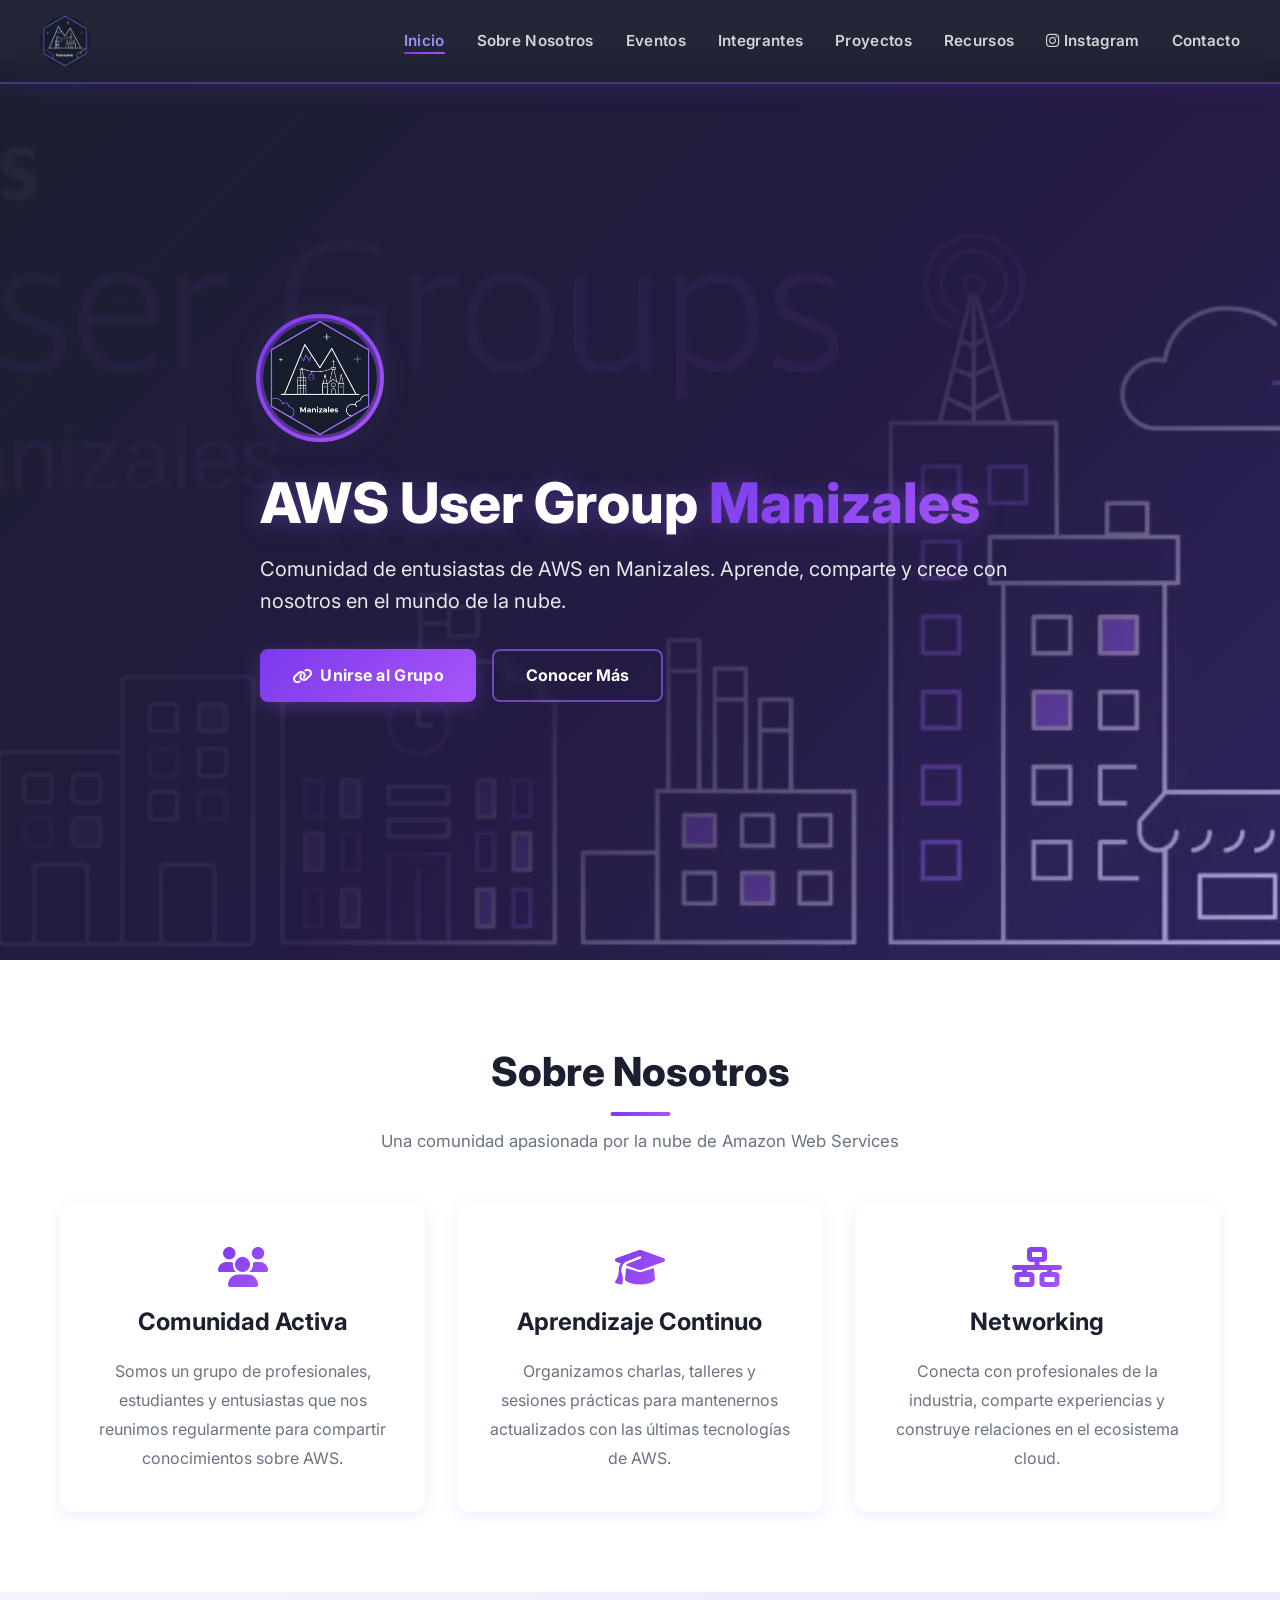
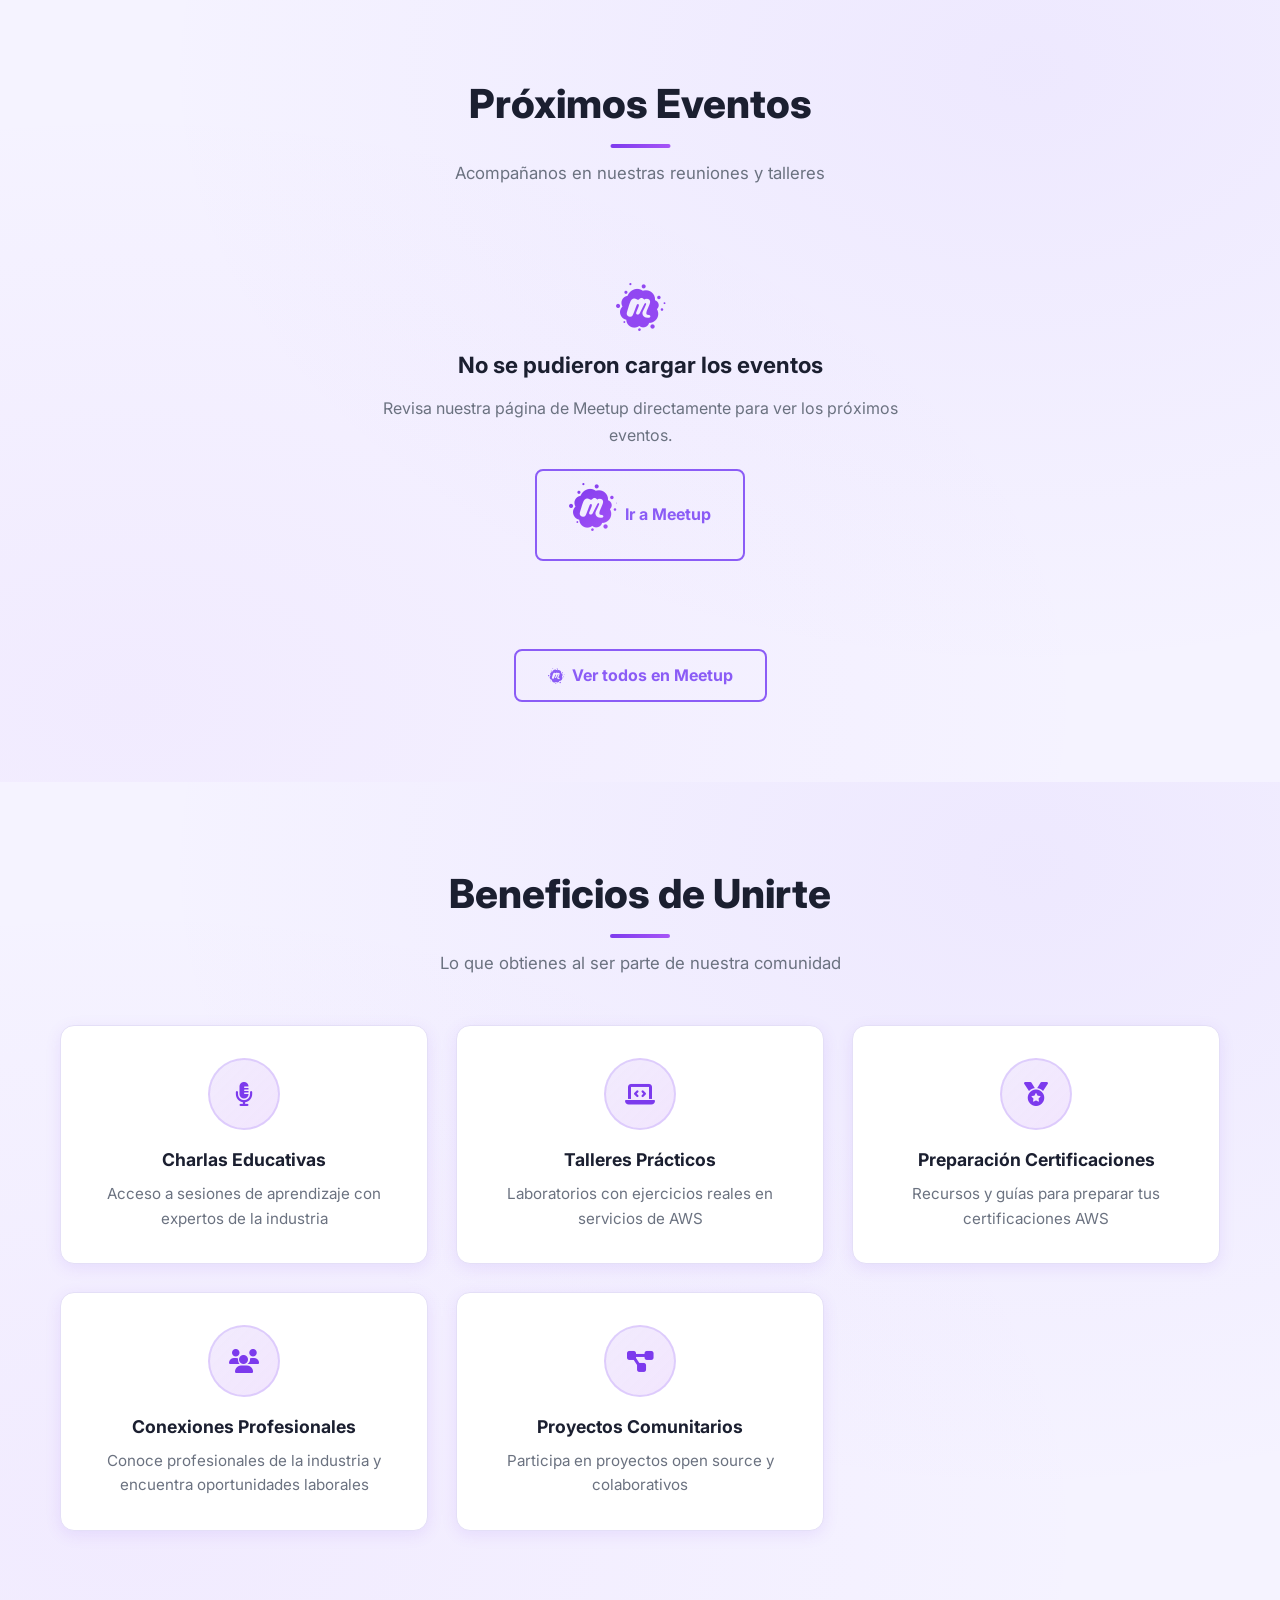
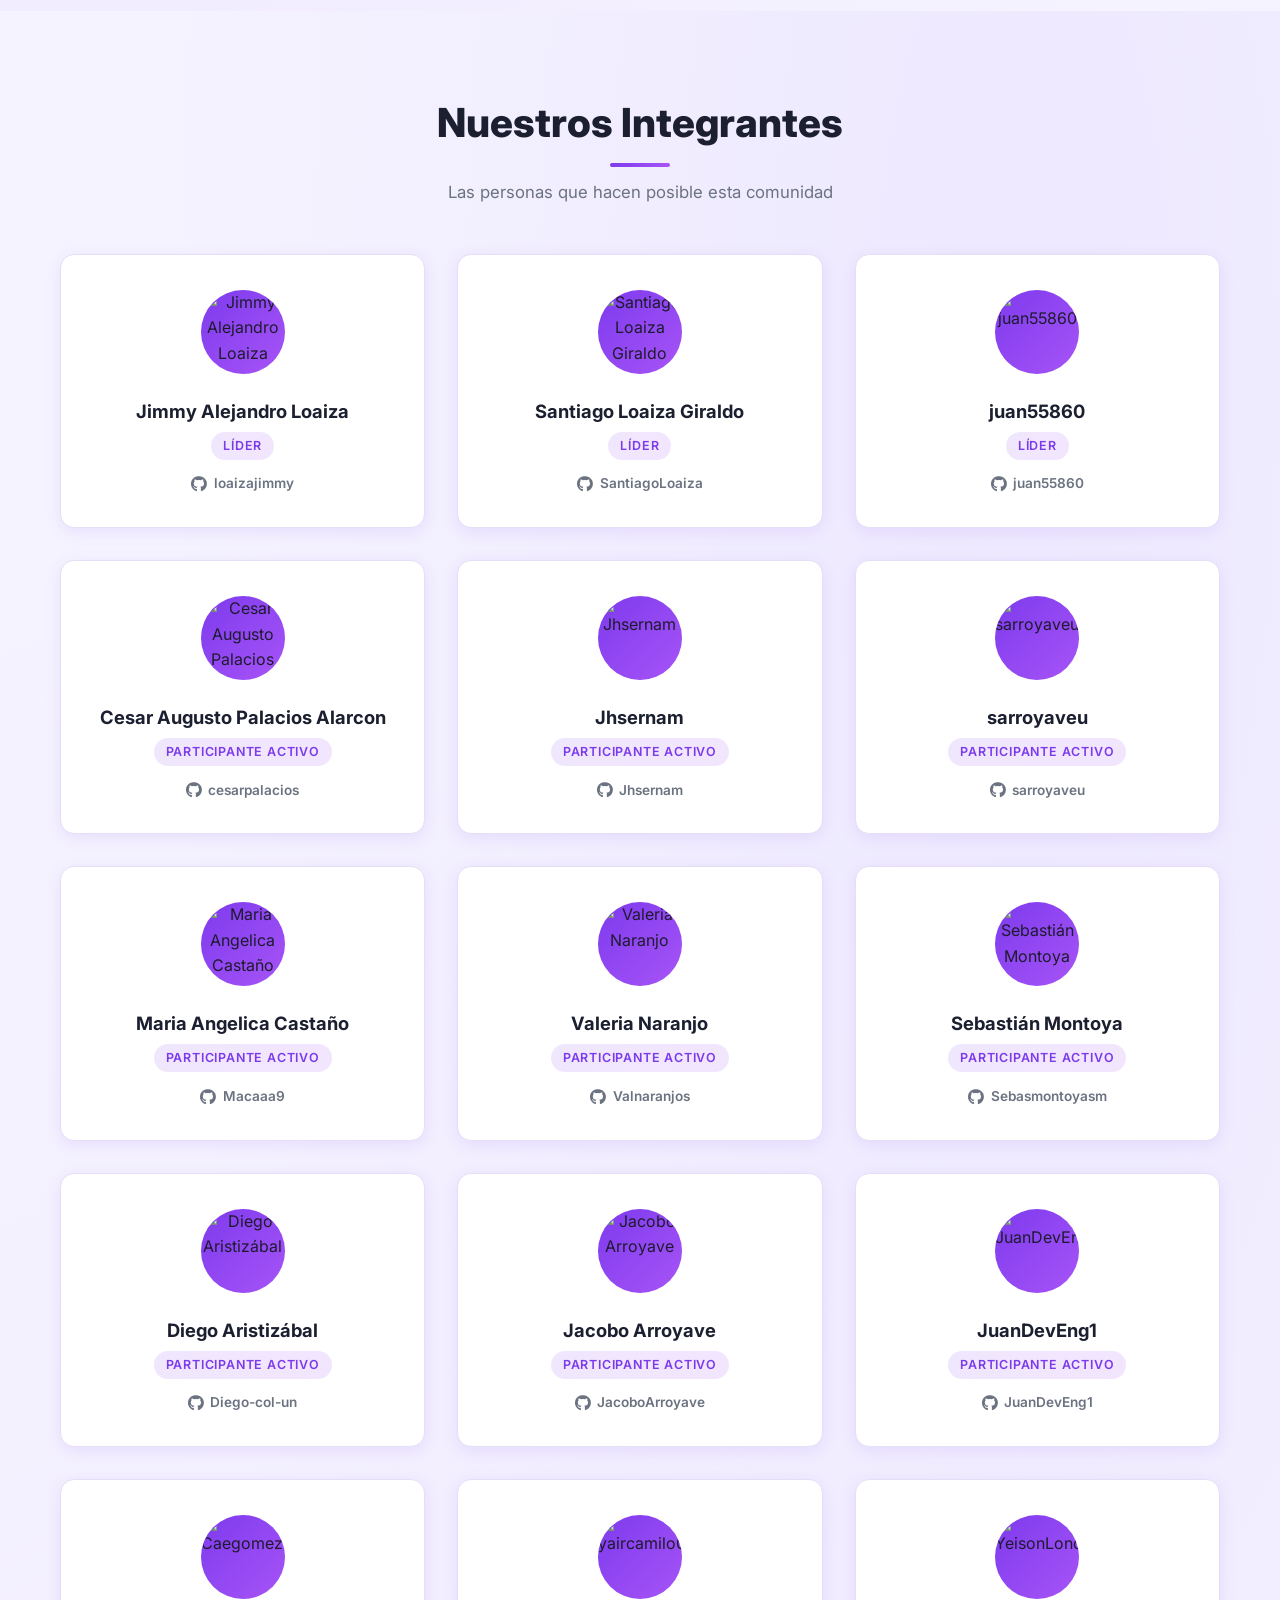
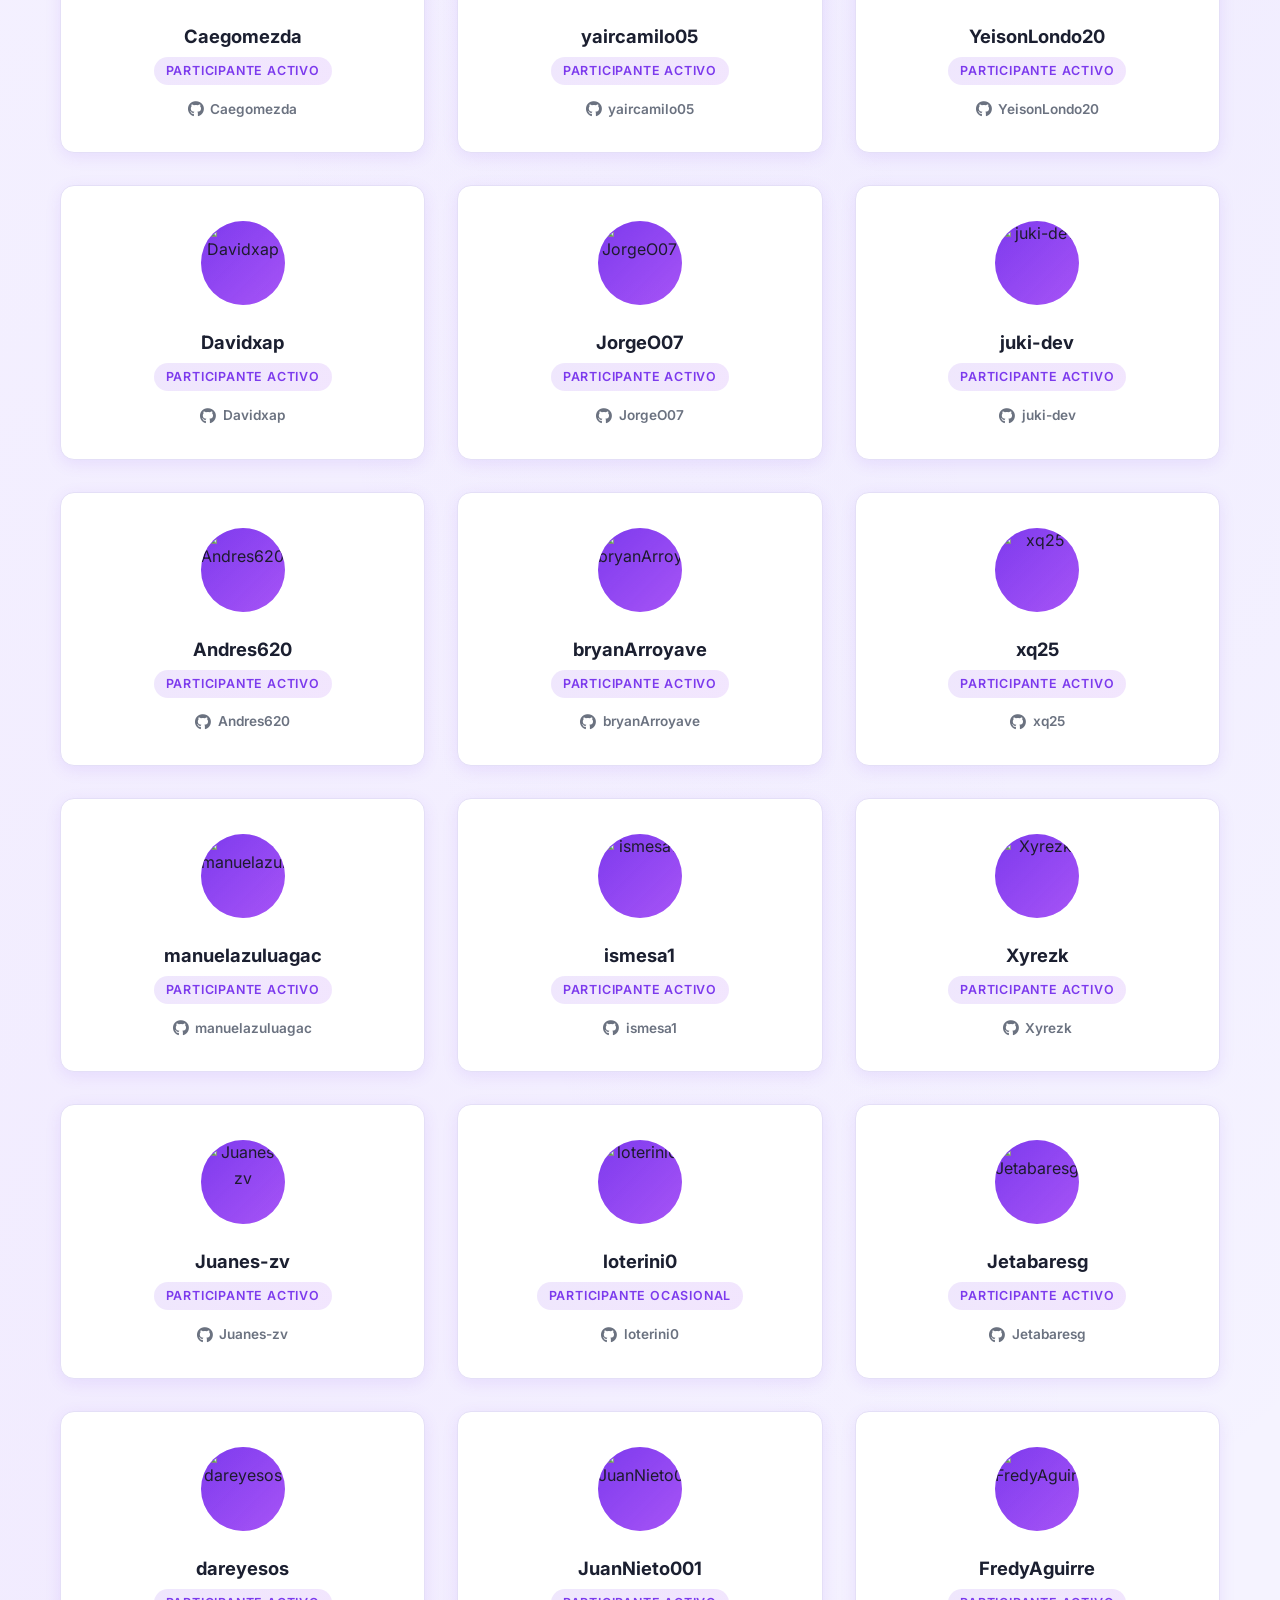
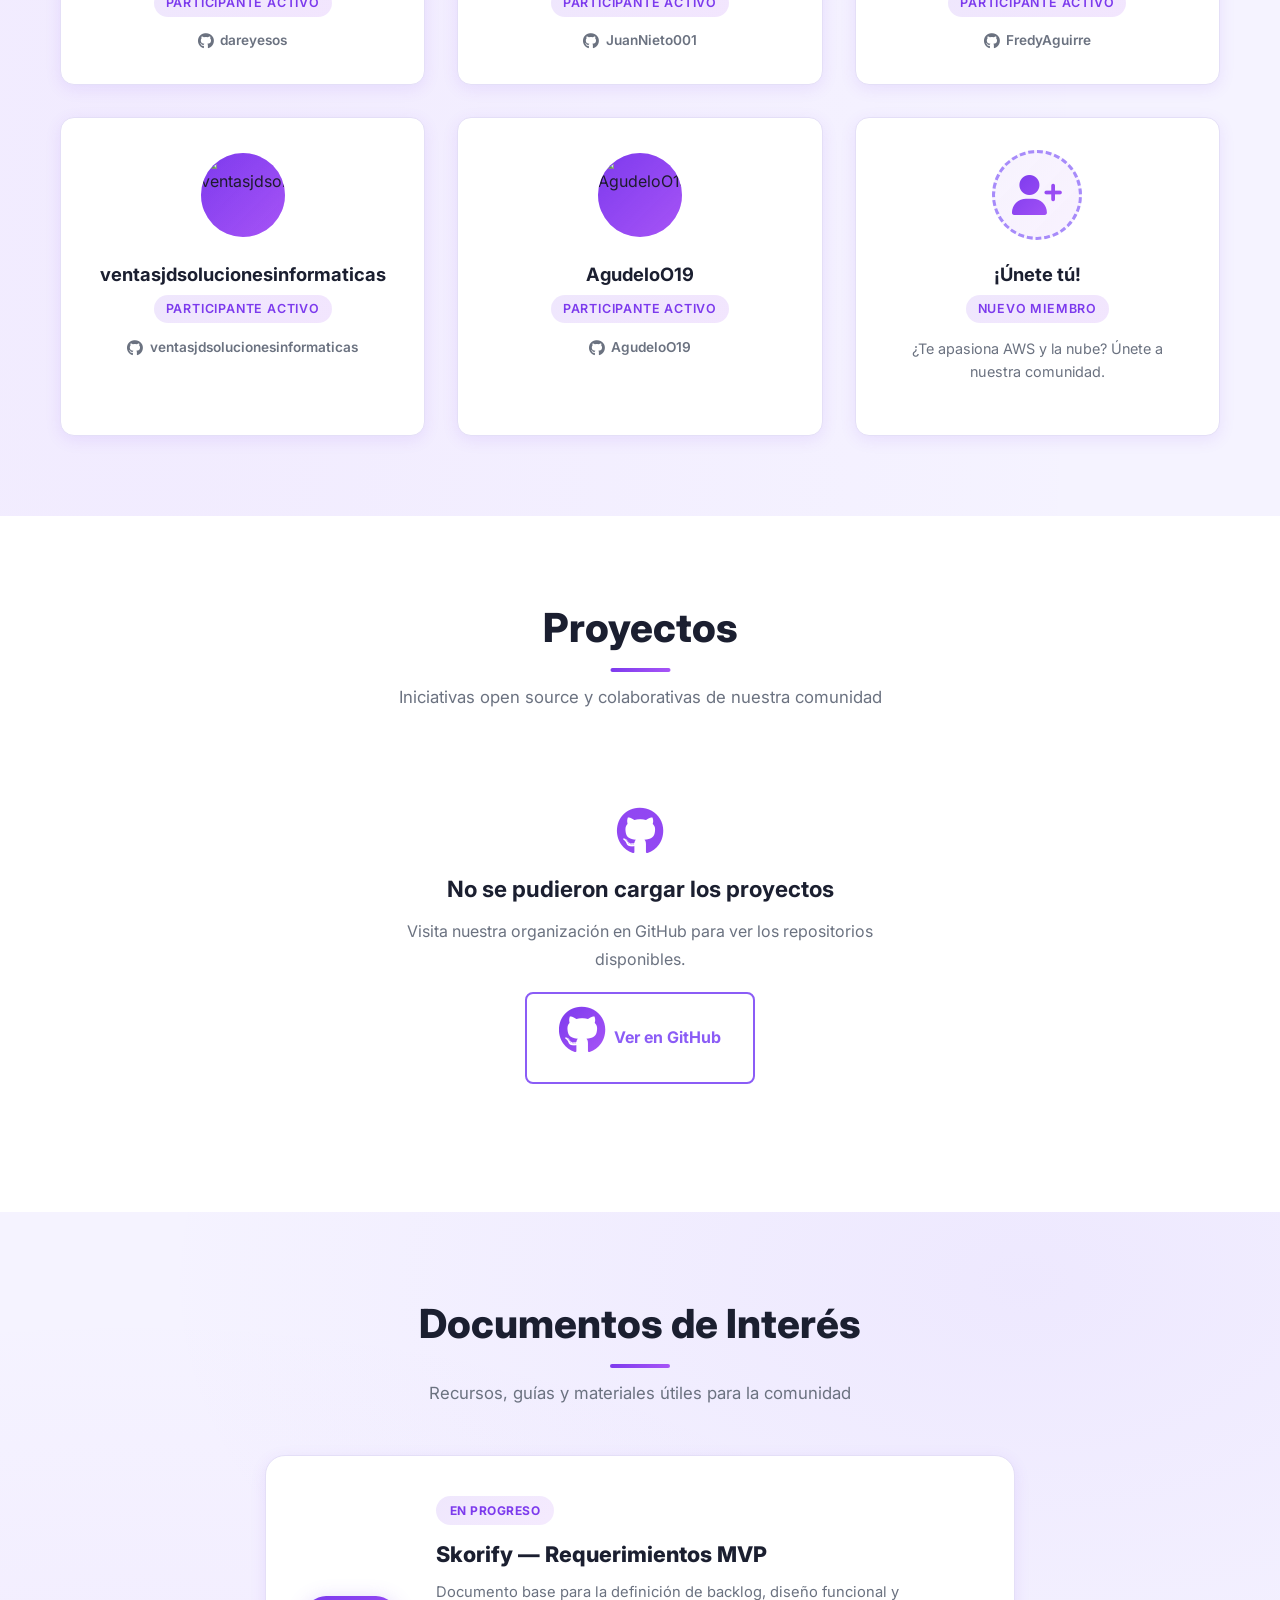
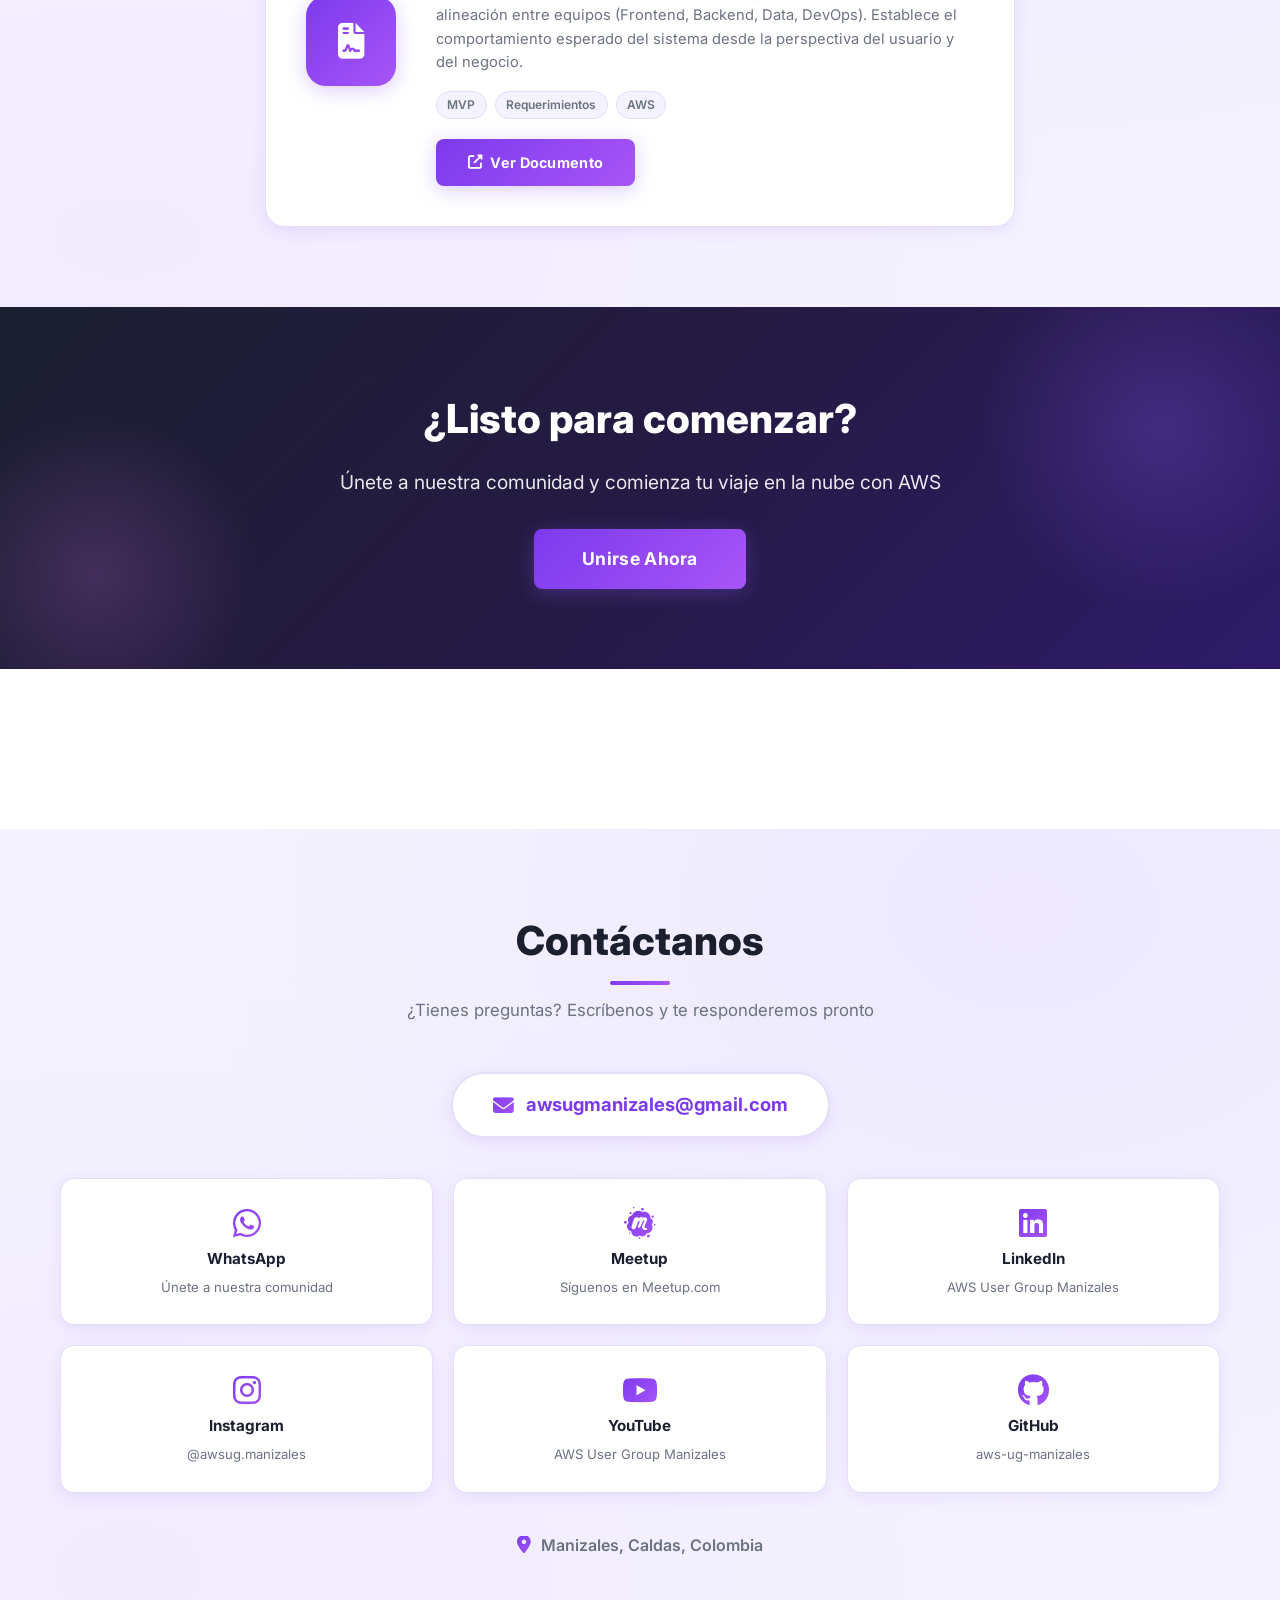
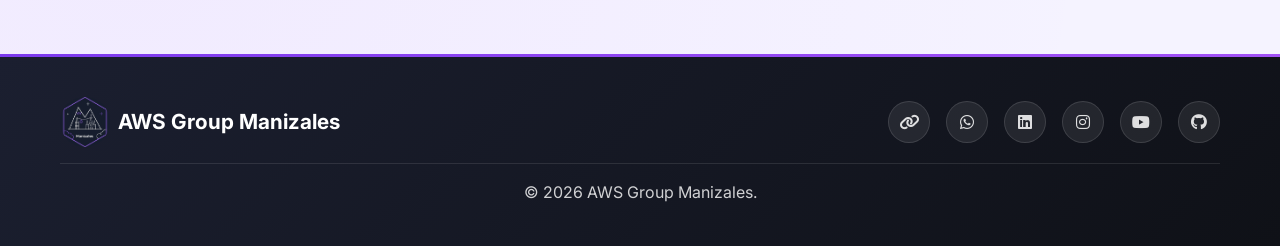
==== commit a68b71f0: "Merge pull request #1 from aws-ug-manizales/chore/website-update Add GitHub repository integration a" ====
--- a/index.html
+++ b/index.html
@@ -442,6 +442,136 @@
                     </div>
                 </a>
 
+                <a href="https://github.com/ismesa1" target="_blank" rel="noopener noreferrer" class="member__card">
+                    <div class="member__avatar">
+                        <img src="https://github.com/ismesa1.png?size=400" alt="ismesa1">
+                    </div>
+                    <div class="member__info">
+                        <h3 class="member__name">ismesa1</h3>
+                        <span class="member__role">Participante Activo</span>
+                        <div class="member__links">
+                            <span class="member__github"><i class="fab fa-github"></i> ismesa1</span>
+                        </div>
+                    </div>
+                </a>
+
+                <a href="https://github.com/Xyrezk" target="_blank" rel="noopener noreferrer" class="member__card">
+                    <div class="member__avatar">
+                        <img src="https://github.com/Xyrezk.png?size=400" alt="Xyrezk">
+                    </div>
+                    <div class="member__info">
+                        <h3 class="member__name">Xyrezk</h3>
+                        <span class="member__role">Participante Activo</span>
+                        <div class="member__links">
+                            <span class="member__github"><i class="fab fa-github"></i> Xyrezk</span>
+                        </div>
+                    </div>
+                </a>
+
+                <a href="https://github.com/Juanes-zv" target="_blank" rel="noopener noreferrer" class="member__card">
+                    <div class="member__avatar">
+                        <img src="https://github.com/Juanes-zv.png?size=400" alt="Juanes-zv">
+                    </div>
+                    <div class="member__info">
+                        <h3 class="member__name">Juanes-zv</h3>
+                        <span class="member__role">Participante Activo</span>
+                        <div class="member__links">
+                            <span class="member__github"><i class="fab fa-github"></i> Juanes-zv</span>
+                        </div>
+                    </div>
+                </a>
+
+                <a href="https://github.com/loterini0" target="_blank" rel="noopener noreferrer" class="member__card">
+                    <div class="member__avatar">
+                        <img src="https://github.com/loterini0.png?size=400" alt="loterini0">
+                    </div>
+                    <div class="member__info">
+                        <h3 class="member__name">loterini0</h3>
+                        <span class="member__role">Participante Ocasional</span>
+                        <div class="member__links">
+                            <span class="member__github"><i class="fab fa-github"></i> loterini0</span>
+                        </div>
+                    </div>
+                </a>
+
+                <a href="https://github.com/Jetabaresg" target="_blank" rel="noopener noreferrer" class="member__card">
+                    <div class="member__avatar">
+                        <img src="https://github.com/Jetabaresg.png?size=400" alt="Jetabaresg">
+                    </div>
+                    <div class="member__info">
+                        <h3 class="member__name">Jetabaresg</h3>
+                        <span class="member__role">Participante Activo</span>
+                        <div class="member__links">
+                            <span class="member__github"><i class="fab fa-github"></i> Jetabaresg</span>
+                        </div>
+                    </div>
+                </a>
+
+                <a href="https://github.com/dareyesos" target="_blank" rel="noopener noreferrer" class="member__card">
+                    <div class="member__avatar">
+                        <img src="https://github.com/dareyesos.png?size=400" alt="dareyesos">
+                    </div>
+                    <div class="member__info">
+                        <h3 class="member__name">dareyesos</h3>
+                        <span class="member__role">Participante Activo</span>
+                        <div class="member__links">
+                            <span class="member__github"><i class="fab fa-github"></i> dareyesos</span>
+                        </div>
+                    </div>
+                </a>
+
+                <a href="https://github.com/JuanNieto001" target="_blank" rel="noopener noreferrer" class="member__card">
+                    <div class="member__avatar">
+                        <img src="https://github.com/JuanNieto001.png?size=400" alt="JuanNieto001">
+                    </div>
+                    <div class="member__info">
+                        <h3 class="member__name">JuanNieto001</h3>
+                        <span class="member__role">Participante Activo</span>
+                        <div class="member__links">
+                            <span class="member__github"><i class="fab fa-github"></i> JuanNieto001</span>
+                        </div>
+                    </div>
+                </a>
+
+                <a href="https://github.com/FredyAguirre" target="_blank" rel="noopener noreferrer" class="member__card">
+                    <div class="member__avatar">
+                        <img src="https://github.com/FredyAguirre.png?size=400" alt="FredyAguirre">
+                    </div>
+                    <div class="member__info">
+                        <h3 class="member__name">FredyAguirre</h3>
+                        <span class="member__role">Participante Activo</span>
+                        <div class="member__links">
+                            <span class="member__github"><i class="fab fa-github"></i> FredyAguirre</span>
+                        </div>
+                    </div>
+                </a>
+
+                <a href="https://github.com/ventasjdsolucionesinformaticas" target="_blank" rel="noopener noreferrer" class="member__card">
+                    <div class="member__avatar">
+                        <img src="https://github.com/ventasjdsolucionesinformaticas.png?size=400" alt="ventasjdsolucionesinformaticas">
+                    </div>
+                    <div class="member__info">
+                        <h3 class="member__name">ventasjdsolucionesinformaticas</h3>
+                        <span class="member__role">Participante Activo</span>
+                        <div class="member__links">
+                            <span class="member__github"><i class="fab fa-github"></i> ventasjdsolucionesinformaticas</span>
+                        </div>
+                    </div>
+                </a>
+
+                <a href="https://github.com/AgudeloO19" target="_blank" rel="noopener noreferrer" class="member__card">
+                    <div class="member__avatar">
+                        <img src="https://github.com/AgudeloO19.png?size=400" alt="AgudeloO19">
+                    </div>
+                    <div class="member__info">
+                        <h3 class="member__name">AgudeloO19</h3>
+                        <span class="member__role">Participante Activo</span>
+                        <div class="member__links">
+                            <span class="member__github"><i class="fab fa-github"></i> AgudeloO19</span>
+                        </div>
+                    </div>
+                </a>
+
                 <a href="https://linktr.ee/awsugmanizales" target="_blank" rel="noopener noreferrer" class="member__card member__card--join">
                     <div class="member__avatar">
                         <i class="fas fa-user-plus"></i>
@@ -462,98 +592,11 @@
         <div class="container">
             <h2 class="section__title">Proyectos</h2>
             <p class="section__subtitle">Iniciativas open source y colaborativas de nuestra comunidad</p>
-            <div class="projects__grid">
-
-                <div class="project__card">
-                    <div class="project__header">
-                        <div class="project__icon"><i class="fas fa-server"></i></div>
-                        <div class="project__badges">
-                            <span class="badge badge--active">Activo</span>
-                        </div>
-                    </div>
-                    <h3 class="project__title">Skorify — Backend</h3>
-                    <p class="project__desc">API y lógica de negocio del proyecto Skorify. Construido con TypeScript sobre servicios serverless de AWS, con CI/CD automatizado.</p>
-                    <div class="project__tags">
-                        <span class="tag">TypeScript</span>
-                        <span class="tag">AWS Lambda</span>
-                        <span class="tag">API Gateway</span>
-                        <span class="tag">Serverless</span>
-                    </div>
-                    <div class="project__footer">
-                        <a href="https://github.com/aws-ug-manizales/Skorify_Backend" target="_blank" rel="noopener noreferrer" class="project__link">
-                            <i class="fab fa-github"></i> Ver en GitHub
-                        </a>
-                    </div>
-                </div>
-
-                <div class="project__card">
-                    <div class="project__header">
-                        <div class="project__icon"><i class="fas fa-database"></i></div>
-                        <div class="project__badges">
-                            <span class="badge badge--active">Activo</span>
-                        </div>
-                    </div>
-                    <h3 class="project__title">Skorify — Data</h3>
-                    <p class="project__desc">Capa de datos y modelos del proyecto Skorify. Gestión de esquemas, migraciones y acceso a datos con TypeScript y servicios de AWS.</p>
-                    <div class="project__tags">
-                        <span class="tag">TypeScript</span>
-                        <span class="tag">DynamoDB</span>
-                        <span class="tag">AWS</span>
-                        <span class="tag">Data</span>
-                    </div>
-                    <div class="project__footer">
-                        <a href="https://github.com/aws-ug-manizales/Skorify_Data" target="_blank" rel="noopener noreferrer" class="project__link">
-                            <i class="fab fa-github"></i> Ver en GitHub
-                        </a>
-                    </div>
-                </div>
-
-                <div class="project__card">
-                    <div class="project__header">
-                        <div class="project__icon"><i class="fas fa-desktop"></i></div>
-                        <div class="project__badges">
-                            <span class="badge badge--active">Activo</span>
-                        </div>
-                    </div>
-                    <h3 class="project__title">Skorify — Frontend</h3>
-                    <p class="project__desc">Interfaz de usuario del proyecto Skorify. Aplicación web moderna construida con TypeScript, conectada a los servicios cloud del grupo.</p>
-                    <div class="project__tags">
-                        <span class="tag">TypeScript</span>
-                        <span class="tag">Frontend</span>
-                        <span class="tag">AWS S3</span>
-                        <span class="tag">CloudFront</span>
-                    </div>
-                    <div class="project__footer">
-                        <a href="https://github.com/aws-ug-manizales/Skorify_Frontend" target="_blank" rel="noopener noreferrer" class="project__link">
-                            <i class="fab fa-github"></i> Ver en GitHub
-                        </a>
-                    </div>
-                </div>
-
-                <div class="project__card">
-                    <div class="project__header">
-                        <div class="project__icon"><i class="fas fa-cogs"></i></div>
-                        <div class="project__badges">
-                            <span class="badge badge--active">Activo</span>
-                        </div>
-                    </div>
-                    <h3 class="project__title">Skorify — DevOps</h3>
-                    <p class="project__desc">Infraestructura, pipelines y automatización del despliegue de Skorify en AWS. Gestión de entornos, monitoring y recursos cloud.</p>
-                    <div class="project__tags">
-                        <span class="tag">DevOps</span>
-                        <span class="tag">Terraform</span>
-                        <span class="tag">GitHub Actions</span>
-                        <span class="tag">AWS CDK</span>
-                    </div>
-                    <div class="project__footer">
-                        <a href="https://github.com/aws-ug-manizales/Skorify_DevOps" target="_blank" rel="noopener noreferrer" class="project__link">
-                            <i class="fab fa-github"></i> Ver en GitHub
-                        </a>
-                    </div>
-                </div>
-
-            </div>
-
+            <div class="projects__grid" id="projectsGrid">
+                <div class="events__loading">
+                    <div class="loading__spinner"></div>
+                    <p>Cargando proyectos de GitHub...</p>
+                </div>
             </div>
         </div>
     </section>
@@ -664,17 +707,7 @@
                     <i class="fas fa-map-marker-alt"></i>
                     <span>Manizales, Caldas, Colombia</span>
                 </div>
-                <div class="contact__map">
-                    <iframe
-                        title="Ubicación AWS User Group Manizales"
-                        src="https://www.openstreetmap.org/export/embed.html?bbox=-75.5400%2C5.0500%2C-75.4800%2C5.0850&amp;layer=mapnik&amp;marker=5.0689%2C-75.5174"
-                        width="100%"
-                        height="250"
-                        style="border:0; border-radius:12px;"
-                        loading="lazy"
-                        referrerpolicy="no-referrer-when-downgrade">
-                    </iframe>
-                </div>
+
             </div>
         </div>
     </section>
@@ -697,7 +730,7 @@
                 </div>
             </div>
             <div class="footer__bottom">
-                <p>&copy; 2026 AWS Group Manizales. Todos los derechos reservados.</p>
+                <p>&copy; 2026 AWS Group Manizales.</p>
             </div>
         </div>
     </footer>
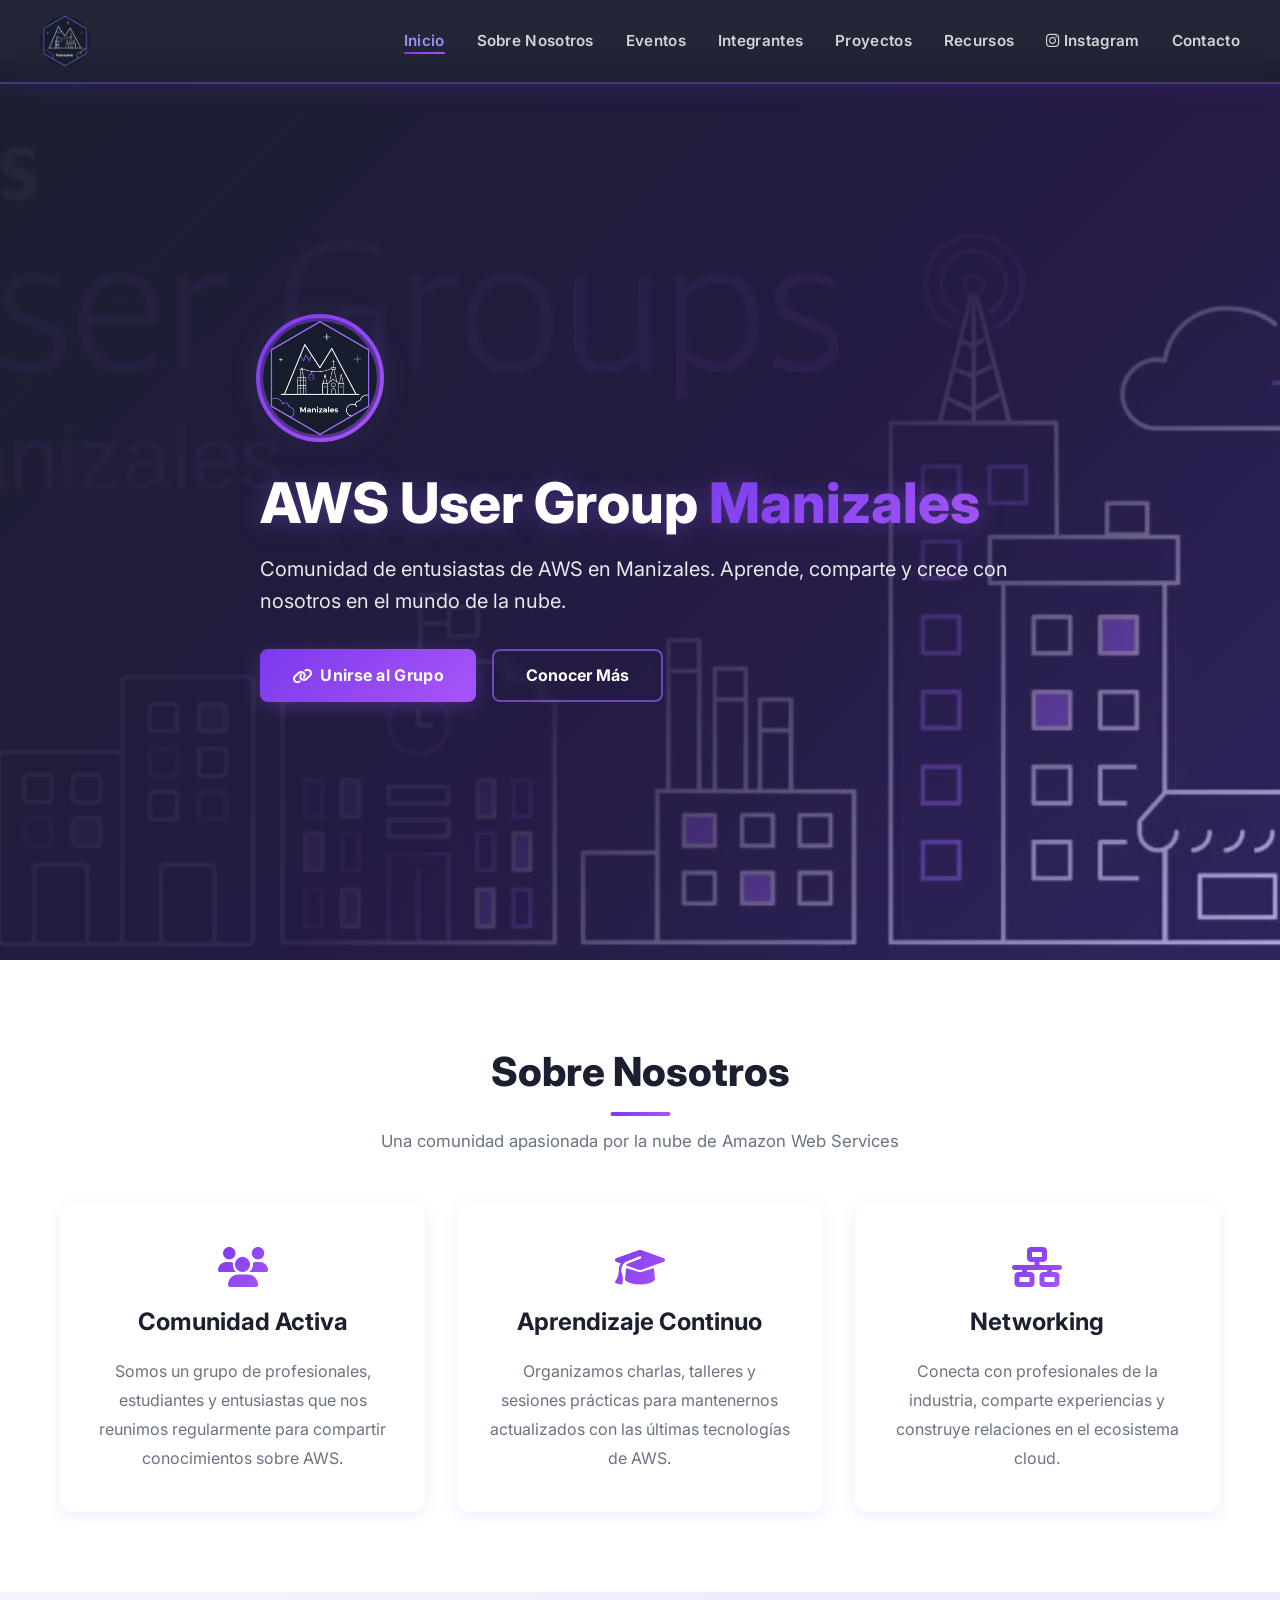
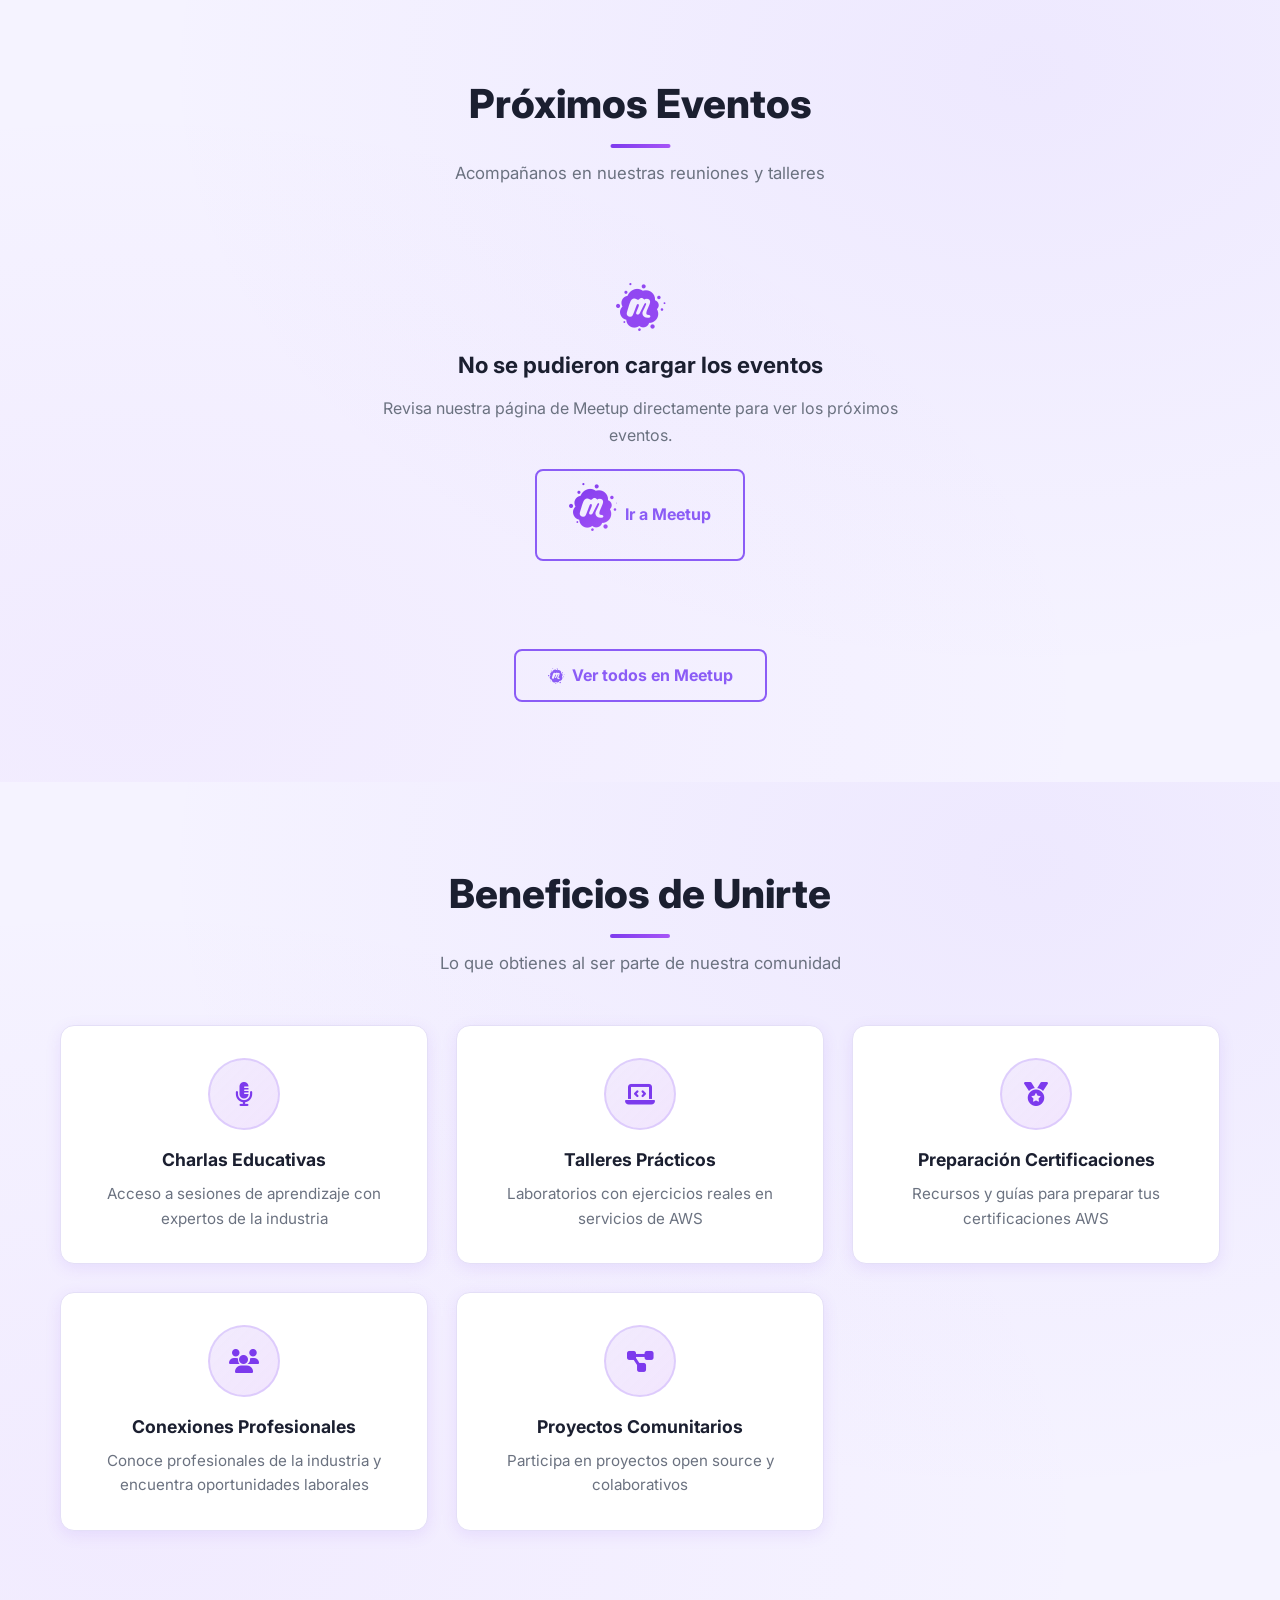
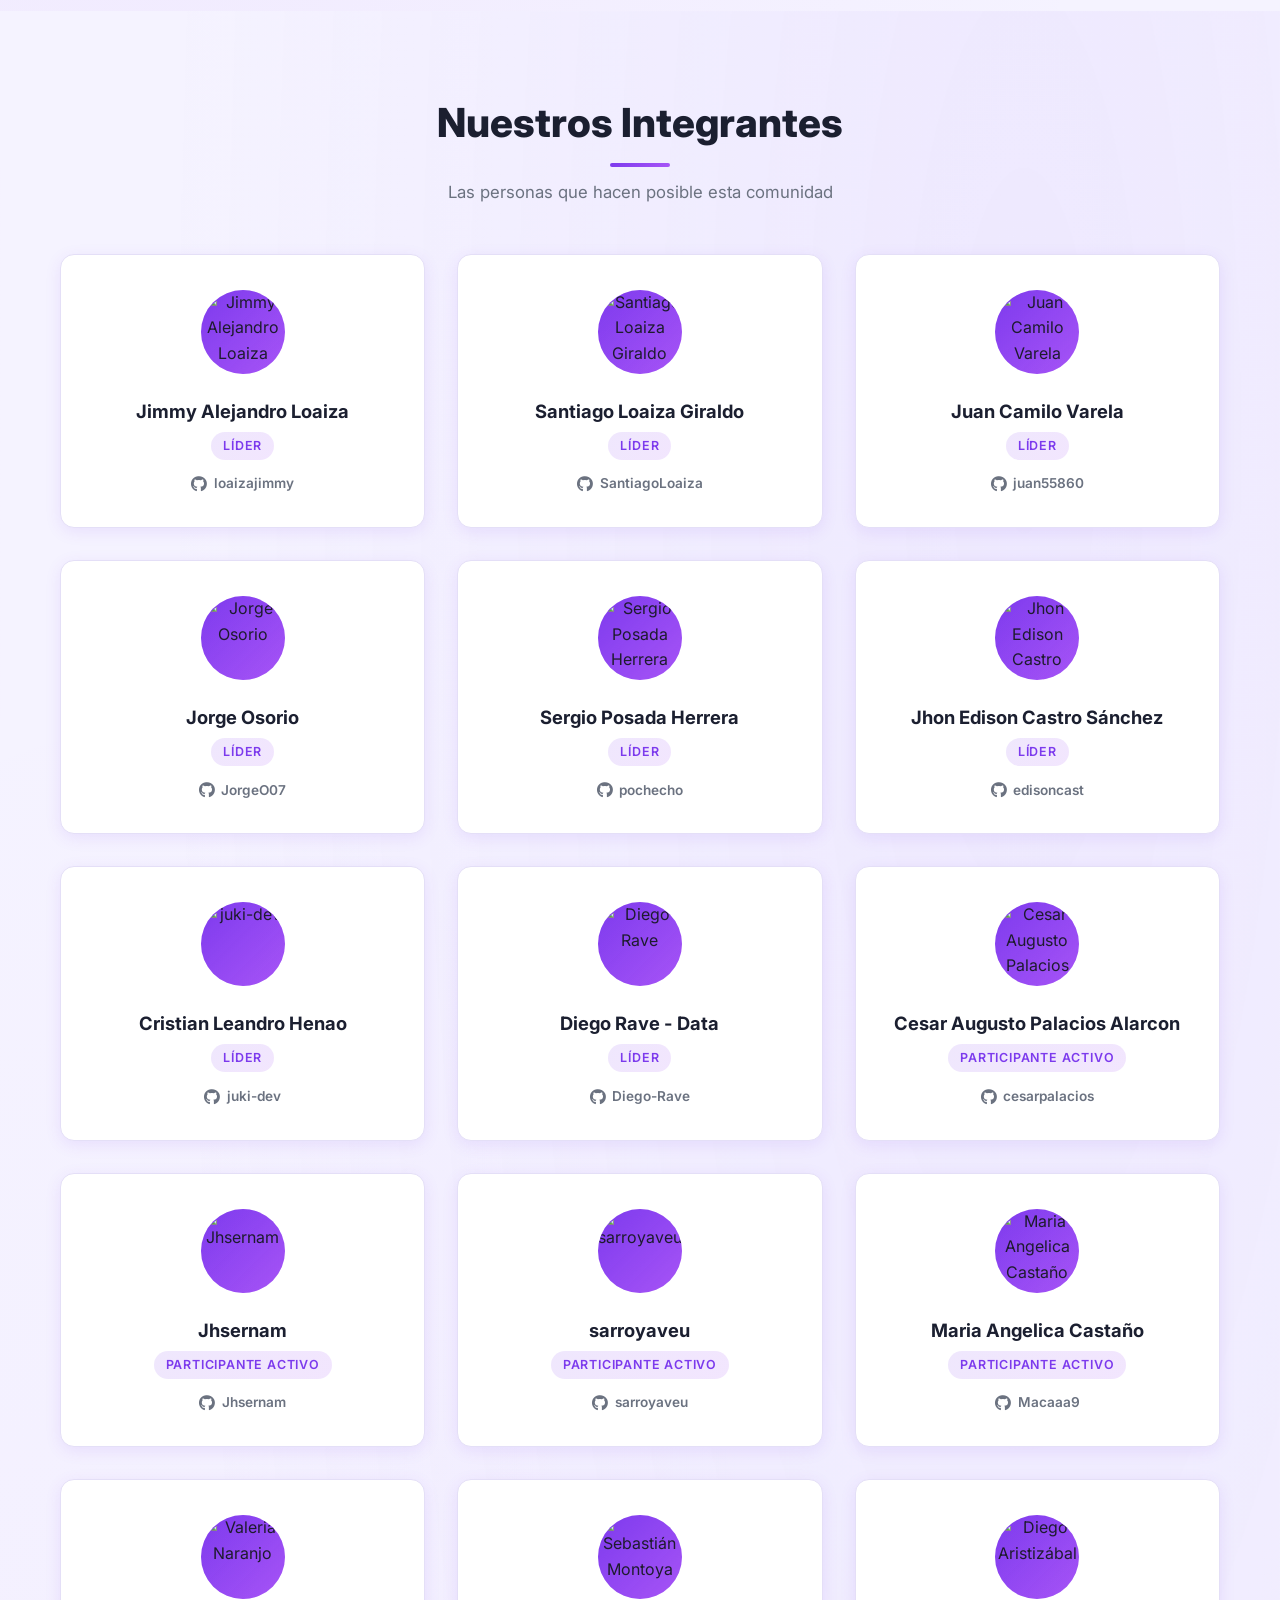
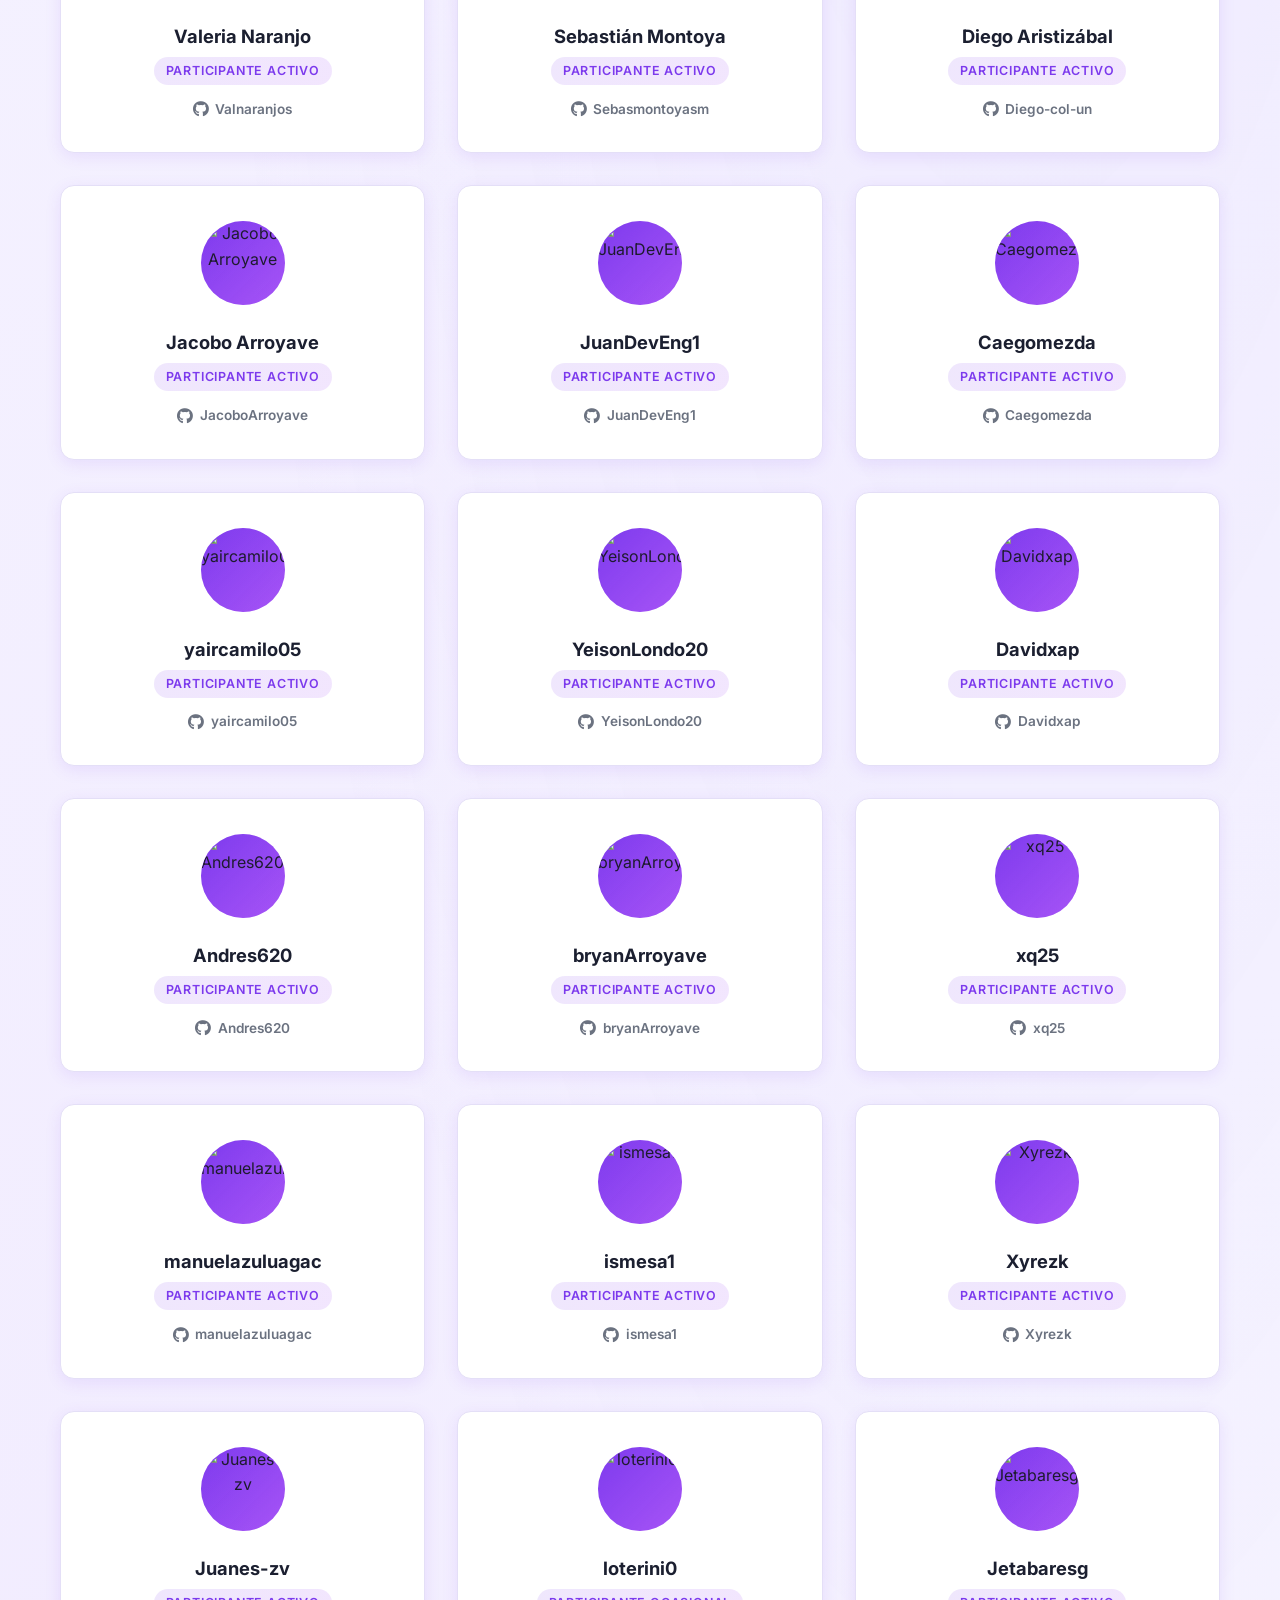
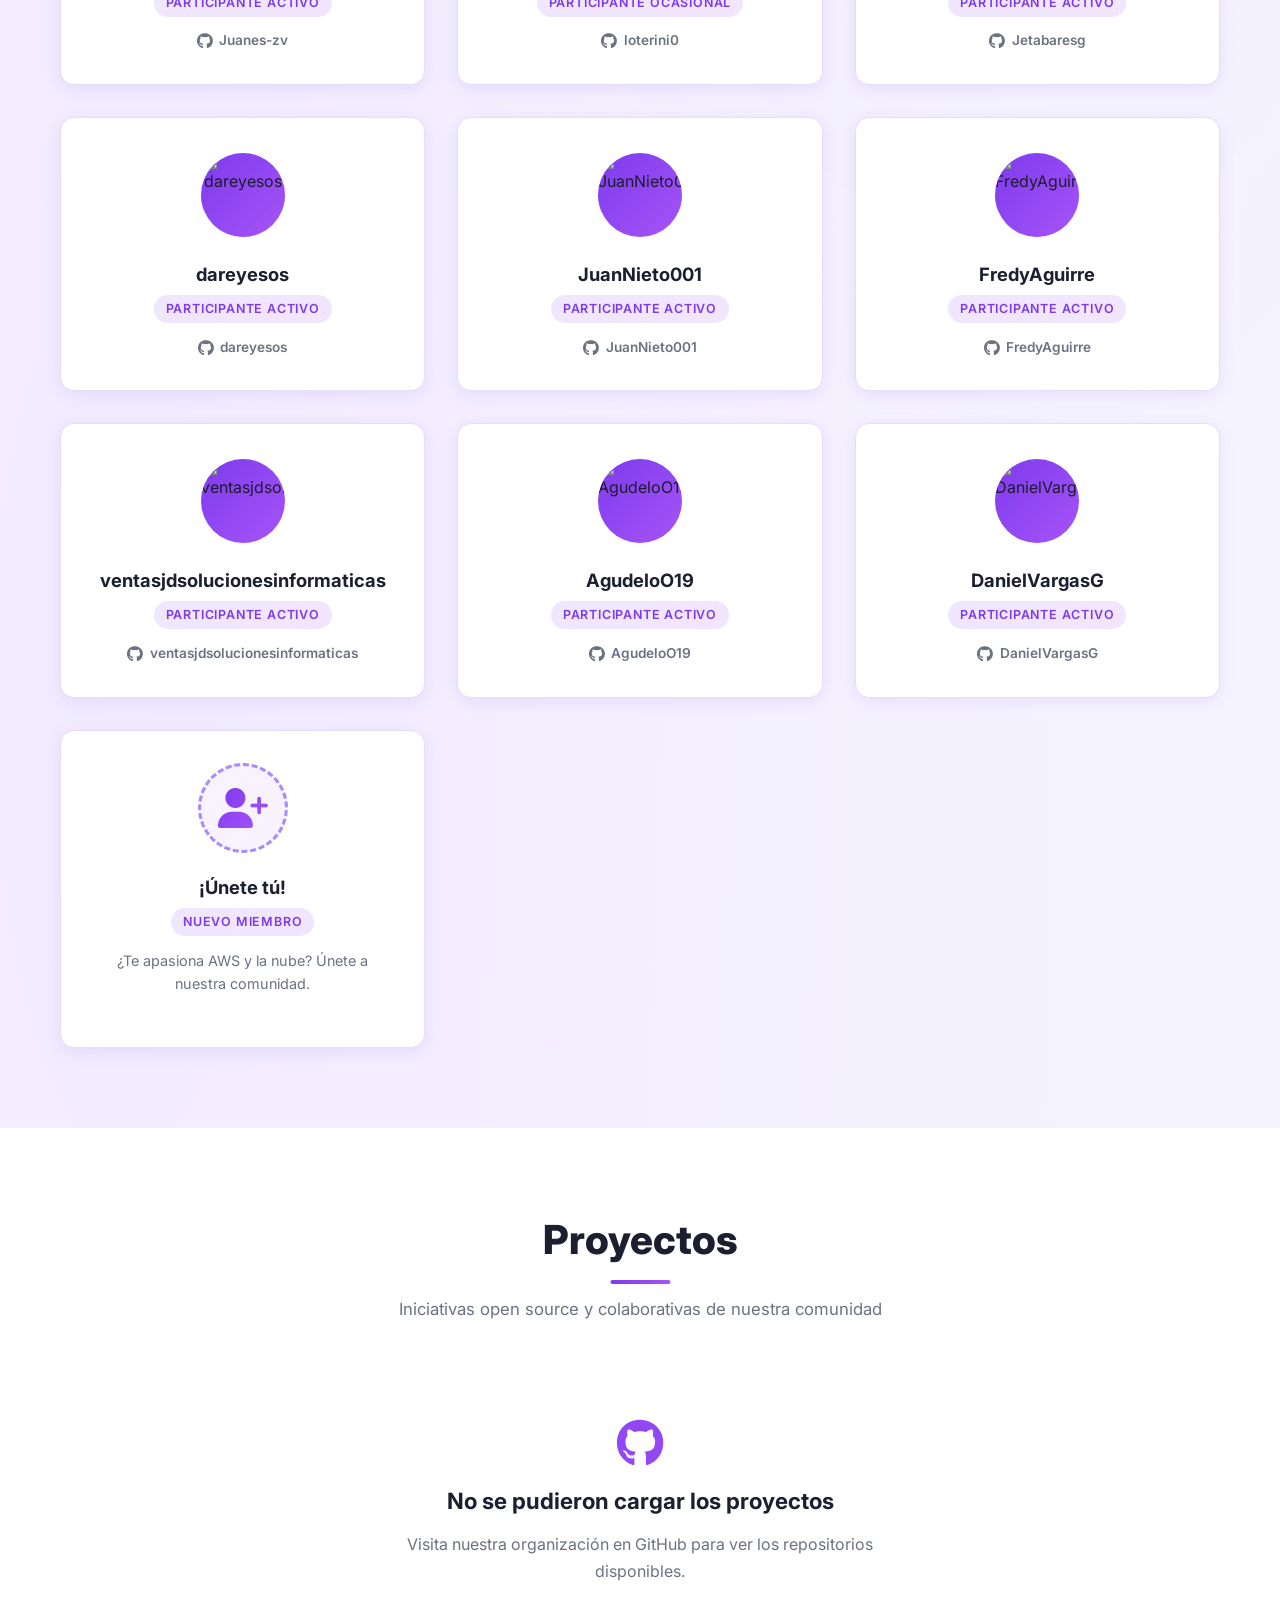
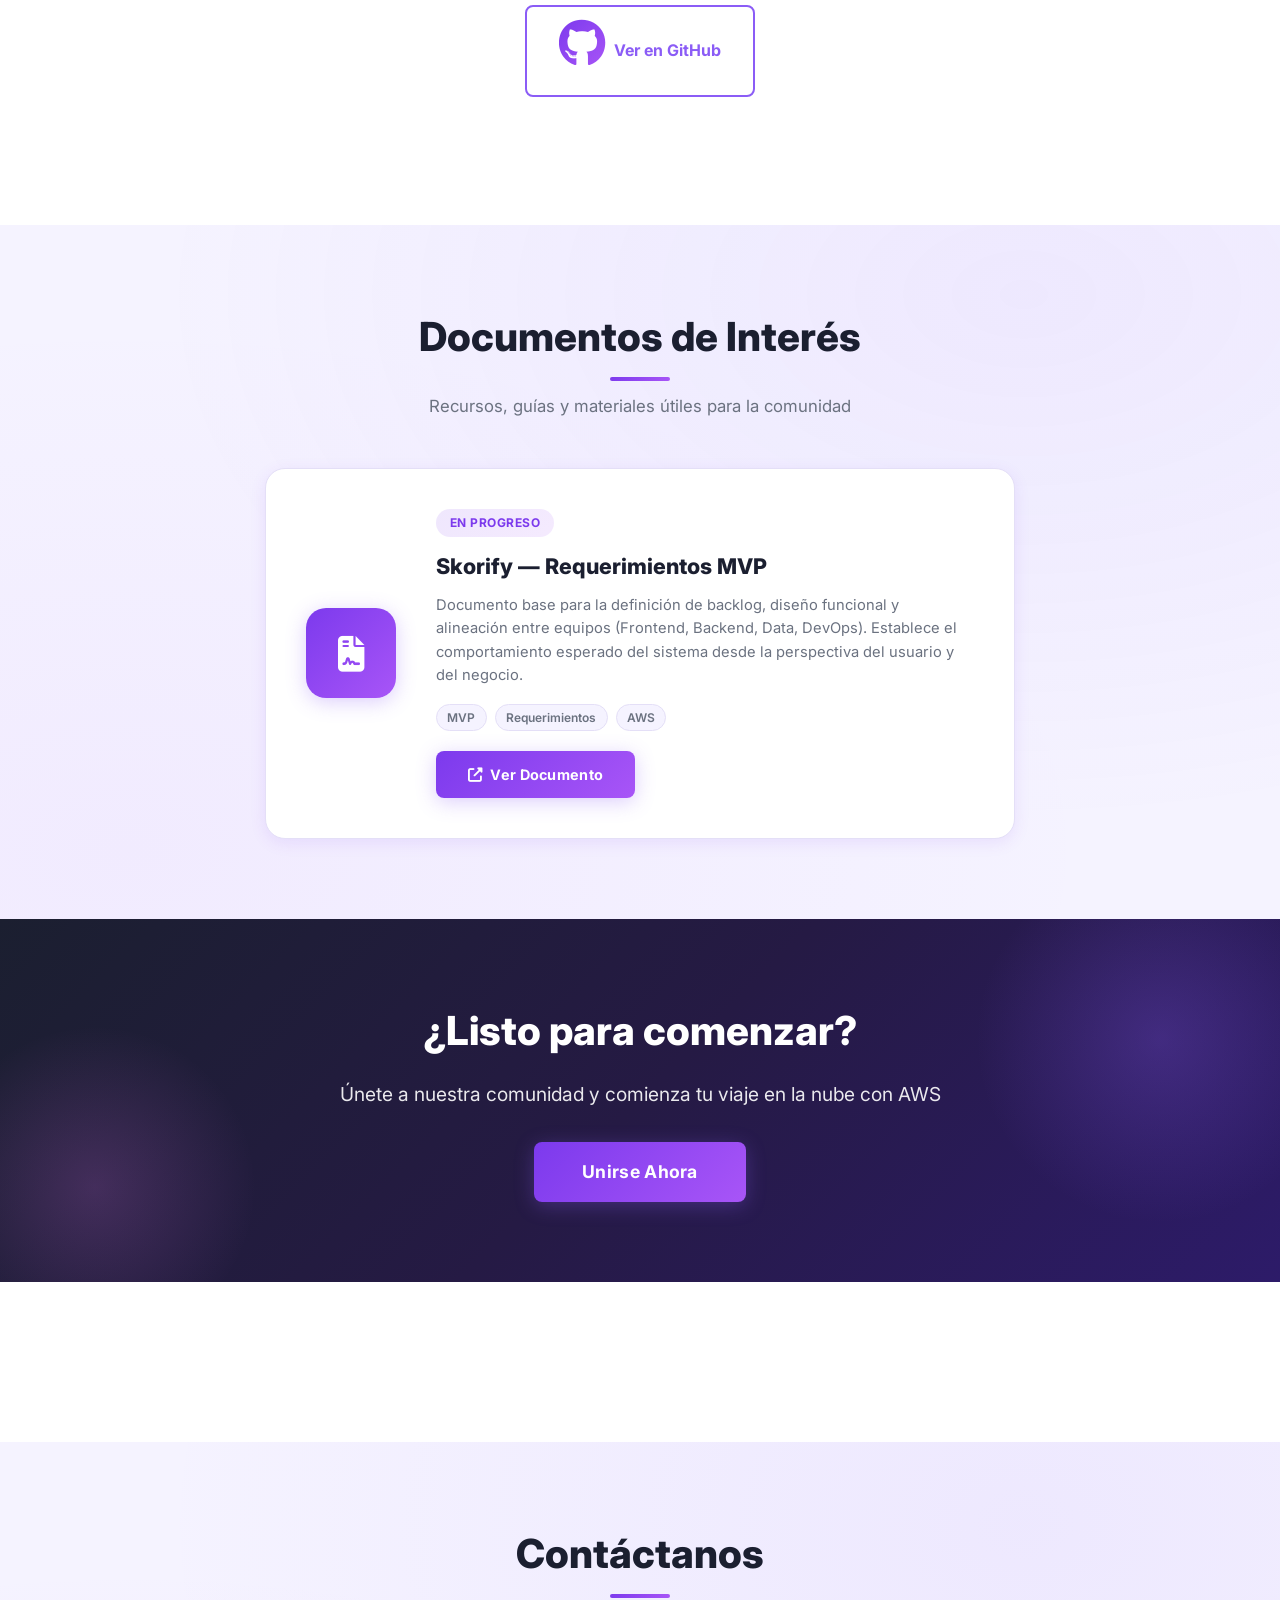
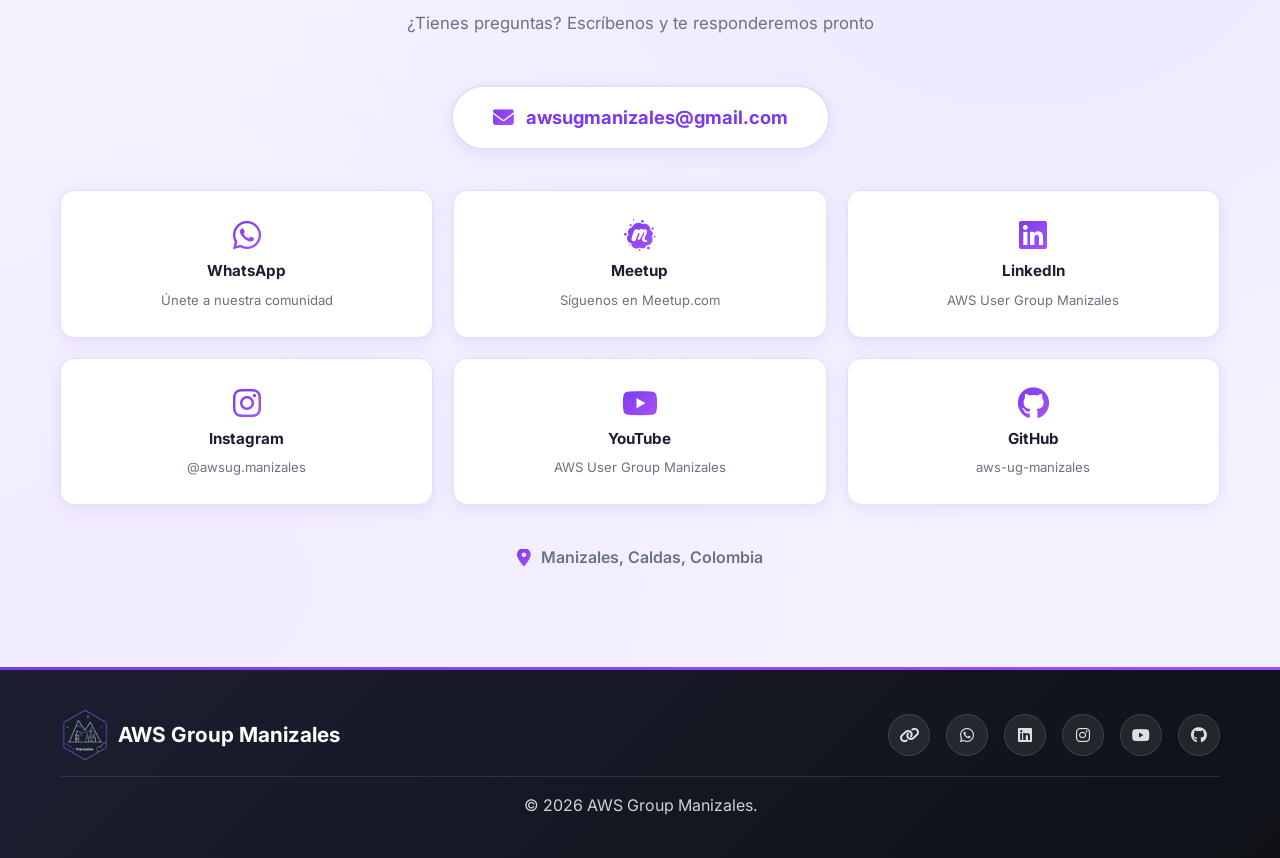
==== commit 1cc88778: "feat: include Diego Rave information" ====
--- a/index.html
+++ b/index.html
@@ -184,10 +184,10 @@
 
                 <a href="https://github.com/juan55860" target="_blank" rel="noopener noreferrer" class="member__card">
                     <div class="member__avatar">
-                        <img src="https://github.com/juan55860.png?size=400" alt="juan55860">
-                    </div>
-                    <div class="member__info">
-                        <h3 class="member__name">juan55860</h3>
+                        <img src="https://github.com/juan55860.png?size=400" alt="Juan Camilo Varela">
+                    </div>
+                    <div class="member__info">
+                        <h3 class="member__name">Juan Camilo Varela</h3>
                         <span class="member__role">Líder</span>
                         <div class="member__links">
                             <span class="member__github"><i class="fab fa-github"></i> juan55860</span>
@@ -195,6 +195,71 @@
                     </div>
                 </a>
 
+                <a href="https://github.com/JorgeO07" target="_blank" rel="noopener noreferrer" class="member__card">
+                    <div class="member__avatar">
+                        <img src="https://github.com/JorgeO07.png?size=400" alt="Jorge Osorio">
+                    </div>
+                    <div class="member__info">
+                        <h3 class="member__name">Jorge Osorio</h3>
+                        <span class="member__role">Líder</span>
+                        <div class="member__links">
+                            <span class="member__github"><i class="fab fa-github"></i> JorgeO07</span>
+                        </div>
+                    </div>
+                </a>
+
+                <a href="https://github.com/pochecho" target="_blank" rel="noopener noreferrer" class="member__card">
+                    <div class="member__avatar">
+                        <img src="https://github.com/pochecho.png?size=400" alt="Sergio Posada Herrera">
+                    </div>
+                    <div class="member__info">
+                        <h3 class="member__name">Sergio Posada Herrera</h3>
+                        <span class="member__role">Líder</span>
+                        <div class="member__links">
+                            <span class="member__github"><i class="fab fa-github"></i> pochecho</span>
+                        </div>
+                    </div>
+                </a>
+
+                <a href="https://github.com/edisoncast" target="_blank" rel="noopener noreferrer" class="member__card">
+                    <div class="member__avatar">
+                        <img src="https://github.com/edisoncast.png?size=400" alt="Jhon Edison Castro Sánchez">
+                    </div>
+                    <div class="member__info">
+                        <h3 class="member__name">Jhon Edison Castro Sánchez</h3>
+                        <span class="member__role">Líder</span>
+                        <div class="member__links">
+                            <span class="member__github"><i class="fab fa-github"></i> edisoncast</span>
+                        </div>
+                    </div>
+                </a>
+
+                <a href="https://github.com/juki-dev" target="_blank" rel="noopener noreferrer" class="member__card">
+                    <div class="member__avatar">
+                        <img src="https://github.com/juki-dev.png?size=400" alt="juki-dev">
+                    </div>
+                    <div class="member__info">
+                        <h3 class="member__name">Cristian Leandro Henao</h3>
+                        <span class="member__role">Líder</span>
+                        <div class="member__links">
+                            <span class="member__github"><i class="fab fa-github"></i> juki-dev</span>
+                        </div>
+                    </div>
+                </a>
+
+                <a href="https://github.com/Diego-Rave" target="_blank" rel="noopener noreferrer" class="member__card">
+                    <div class="member__avatar">
+                        <img src="https://github.com/Diego-Rave.png?size=400" alt="Diego Rave">
+                    </div>
+                    <div class="member__info">
+                        <h3 class="member__name">Diego Rave - Data </h3>
+                        <span class="member__role">Líder</span>
+                        <div class="member__links">
+                            <span class="member__github"><i class="fab fa-github"></i> Diego-Rave </span>
+                        </div>
+                    </div>
+                </a>
+
                 <a href="https://github.com/cesarpalacios" target="_blank" rel="noopener noreferrer" class="member__card">
                     <div class="member__avatar">
                         <img src="https://avatars.githubusercontent.com/u/6586832?v=4" alt="Cesar Augusto Palacios Alarcon">
@@ -360,32 +425,6 @@
                         <span class="member__role">Participante Activo</span>
                         <div class="member__links">
                             <span class="member__github"><i class="fab fa-github"></i> Davidxap</span>
-                        </div>
-                    </div>
-                </a>
-
-                <a href="https://github.com/JorgeO07" target="_blank" rel="noopener noreferrer" class="member__card">
-                    <div class="member__avatar">
-                        <img src="https://github.com/JorgeO07.png?size=400" alt="JorgeO07">
-                    </div>
-                    <div class="member__info">
-                        <h3 class="member__name">JorgeO07</h3>
-                        <span class="member__role">Participante Activo</span>
-                        <div class="member__links">
-                            <span class="member__github"><i class="fab fa-github"></i> JorgeO07</span>
-                        </div>
-                    </div>
-                </a>
-
-                <a href="https://github.com/juki-dev" target="_blank" rel="noopener noreferrer" class="member__card">
-                    <div class="member__avatar">
-                        <img src="https://github.com/juki-dev.png?size=400" alt="juki-dev">
-                    </div>
-                    <div class="member__info">
-                        <h3 class="member__name">juki-dev</h3>
-                        <span class="member__role">Participante Activo</span>
-                        <div class="member__links">
-                            <span class="member__github"><i class="fab fa-github"></i> juki-dev</span>
                         </div>
                     </div>
                 </a>
@@ -568,6 +607,19 @@
                         <span class="member__role">Participante Activo</span>
                         <div class="member__links">
                             <span class="member__github"><i class="fab fa-github"></i> AgudeloO19</span>
+                        </div>
+                    </div>
+                </a>
+
+                <a href="https://github.com/DanielVargasG" target="_blank" rel="noopener noreferrer" class="member__card">
+                    <div class="member__avatar">
+                        <img src="https://github.com/DanielVargasG.png?size=400" alt="DanielVargasG">
+                    </div>
+                    <div class="member__info">
+                        <h3 class="member__name">DanielVargasG</h3>
+                        <span class="member__role">Participante Activo</span>
+                        <div class="member__links">
+                            <span class="member__github"><i class="fab fa-github"></i> DanielVargasG</span>
                         </div>
                     </div>
                 </a>
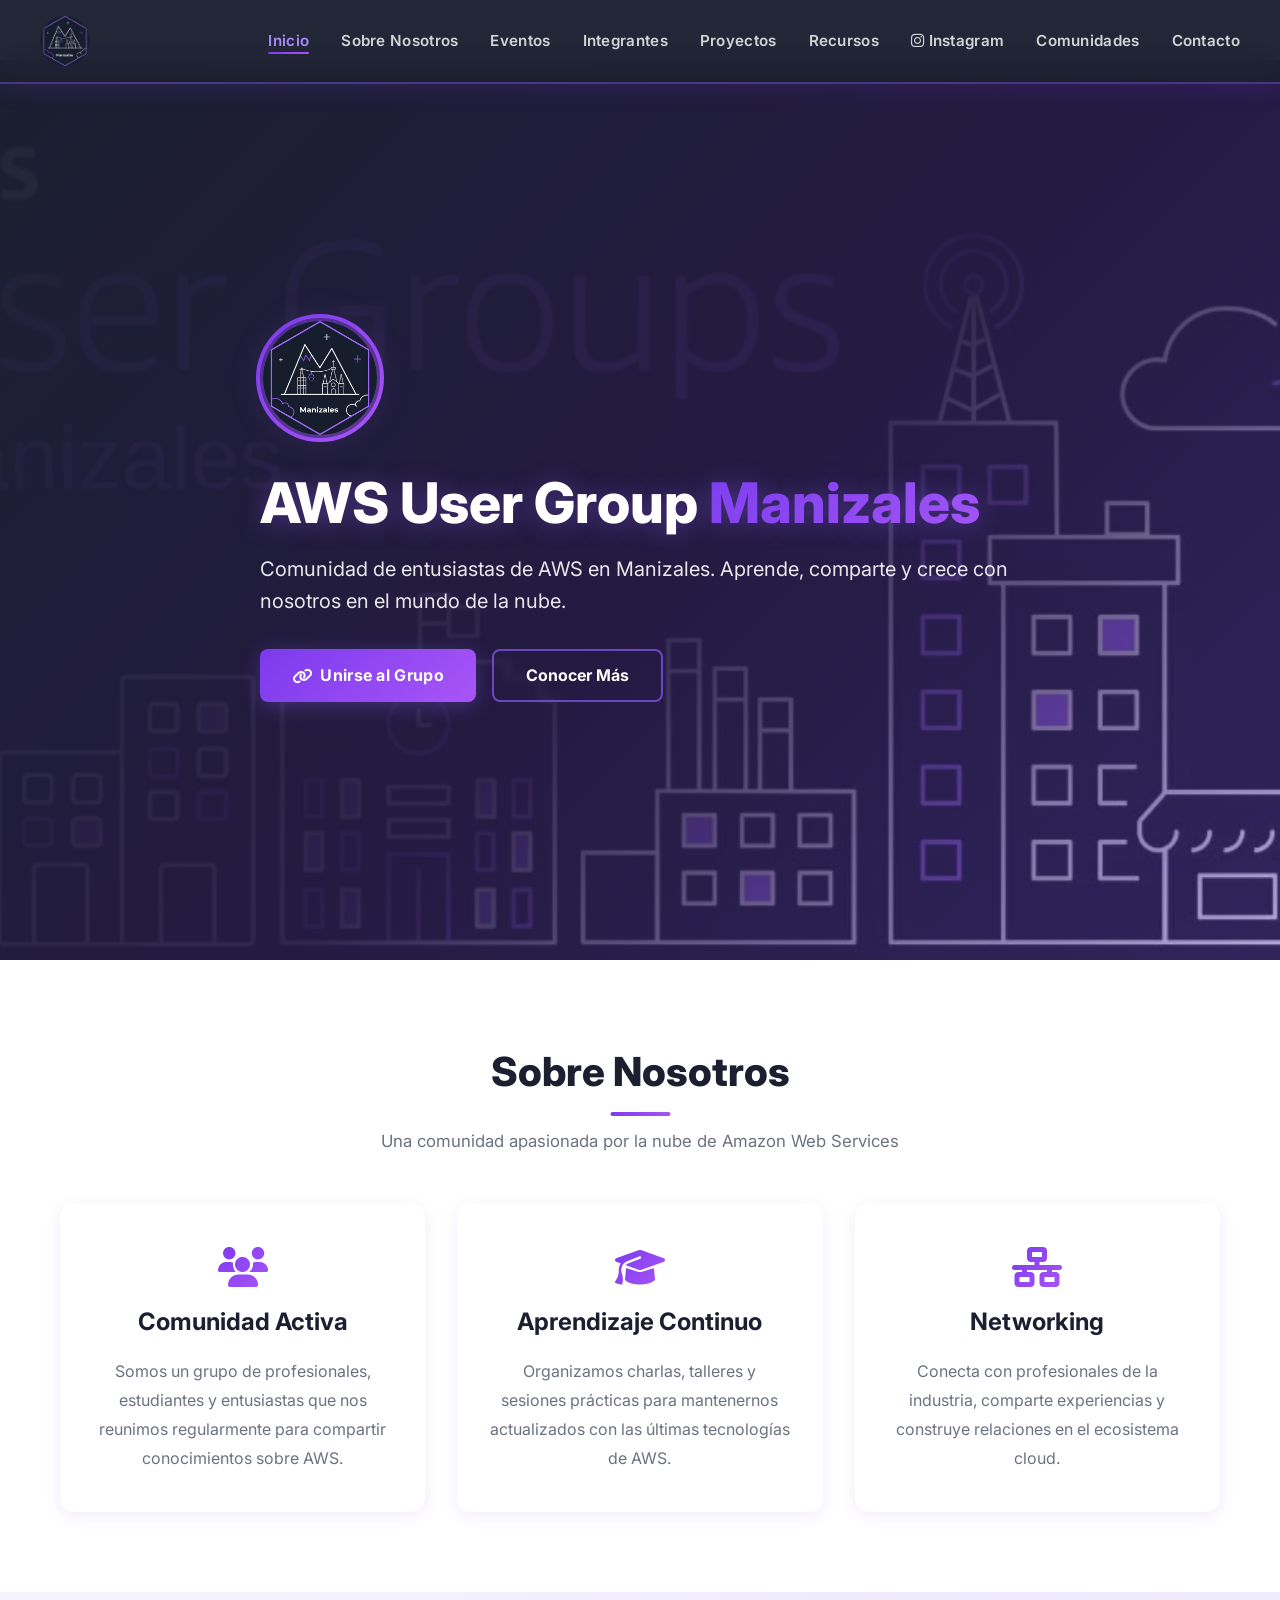
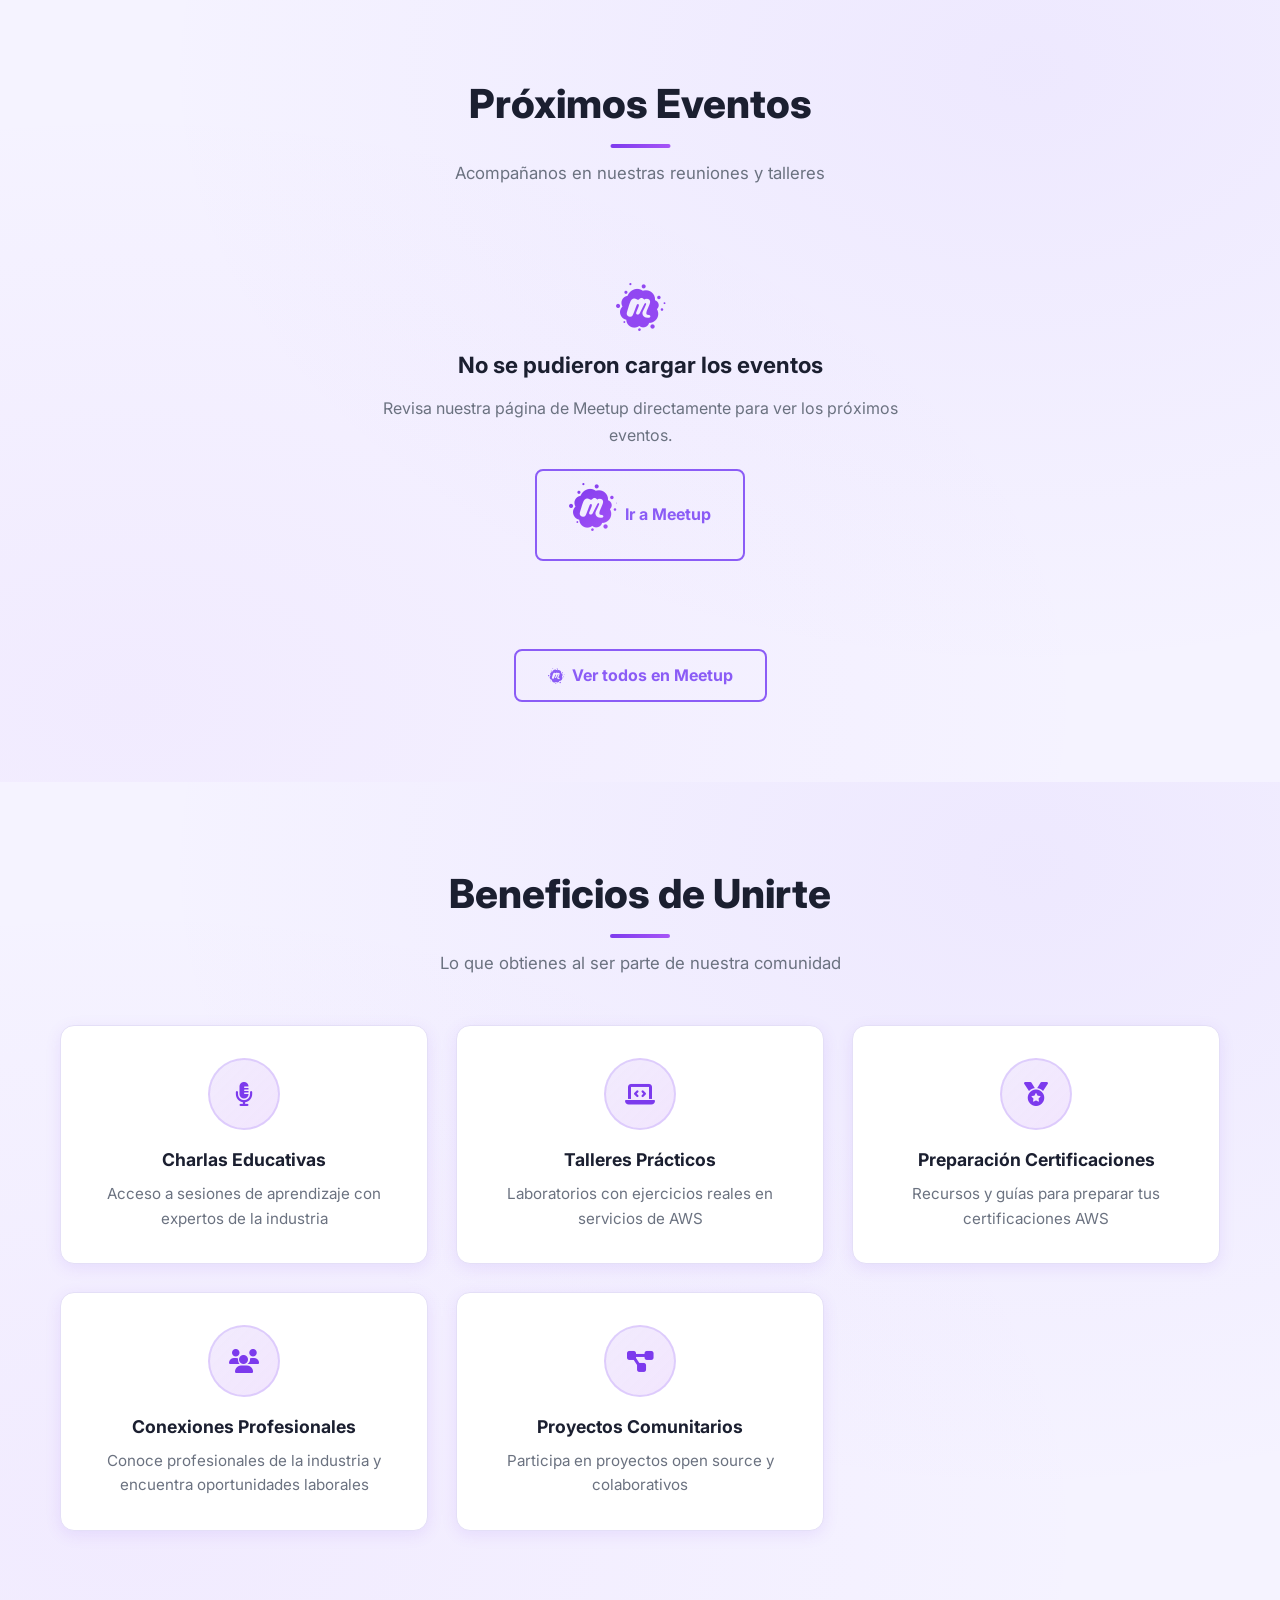
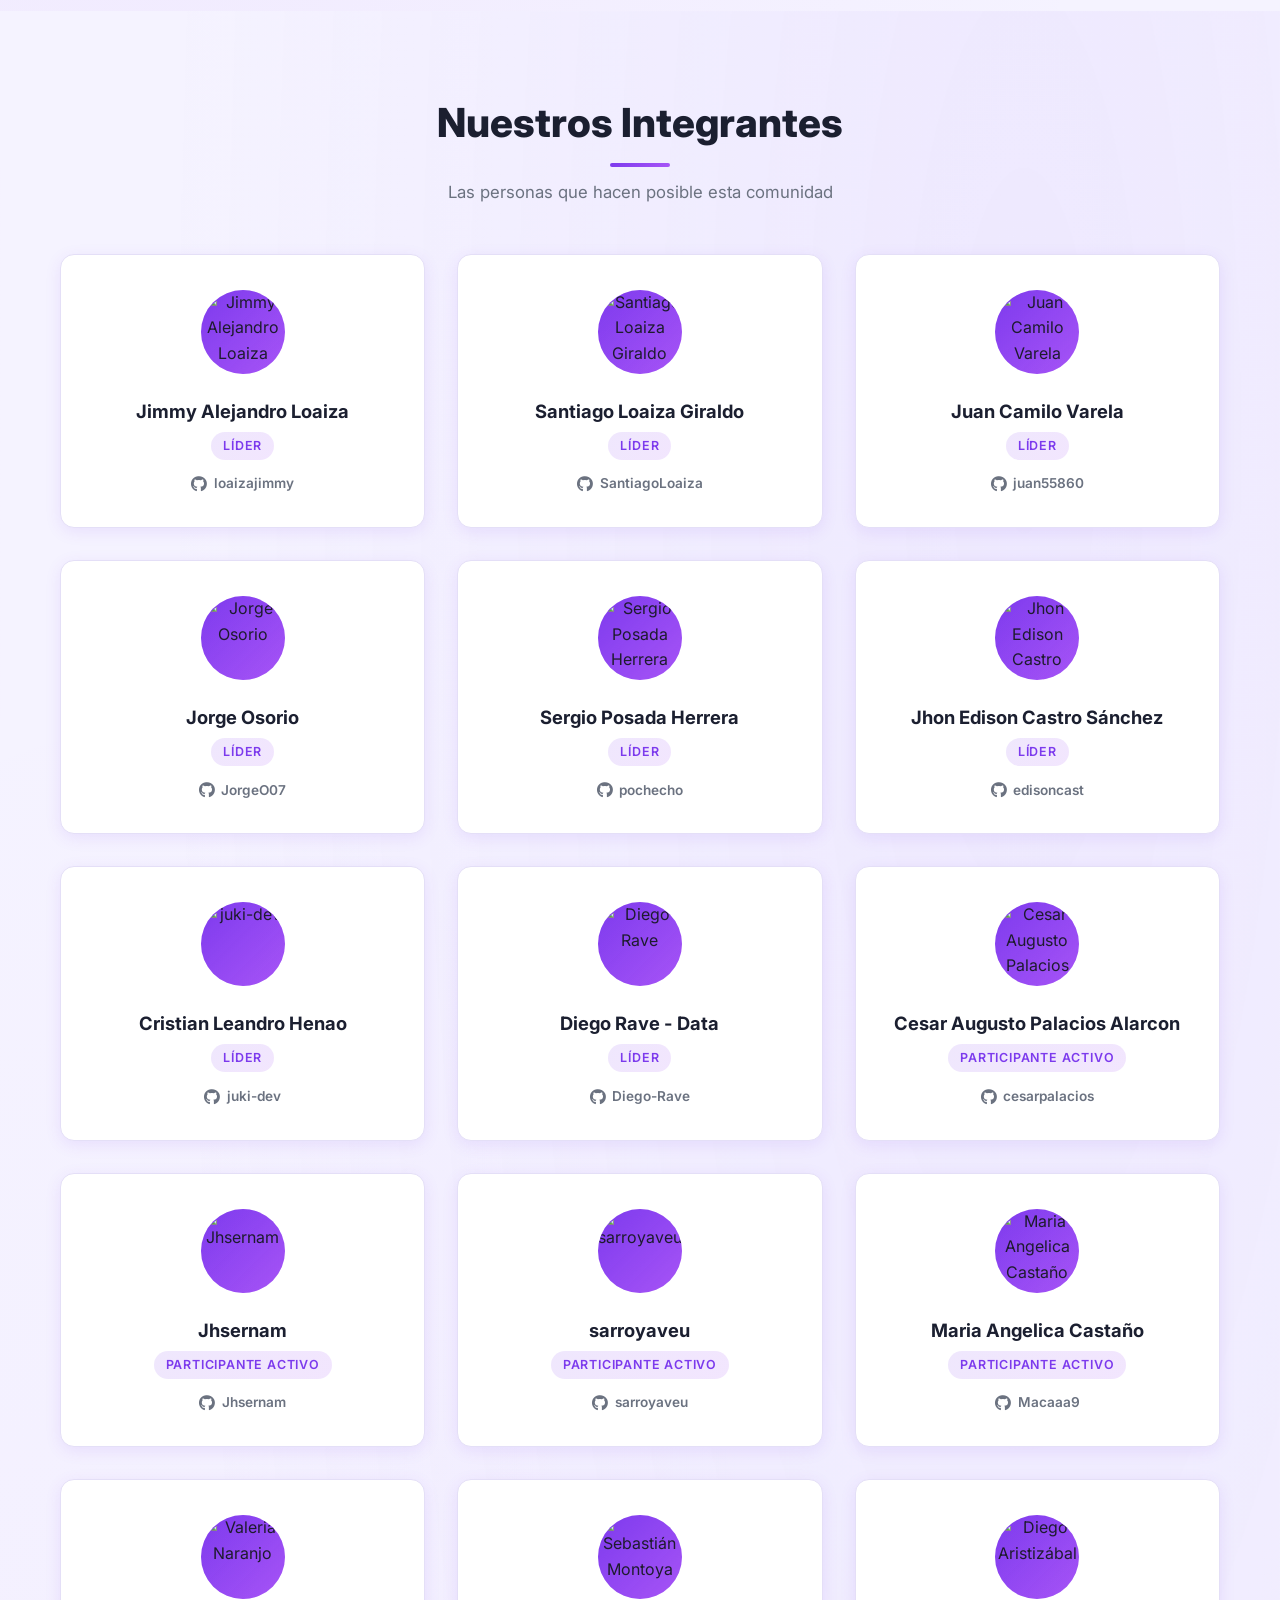
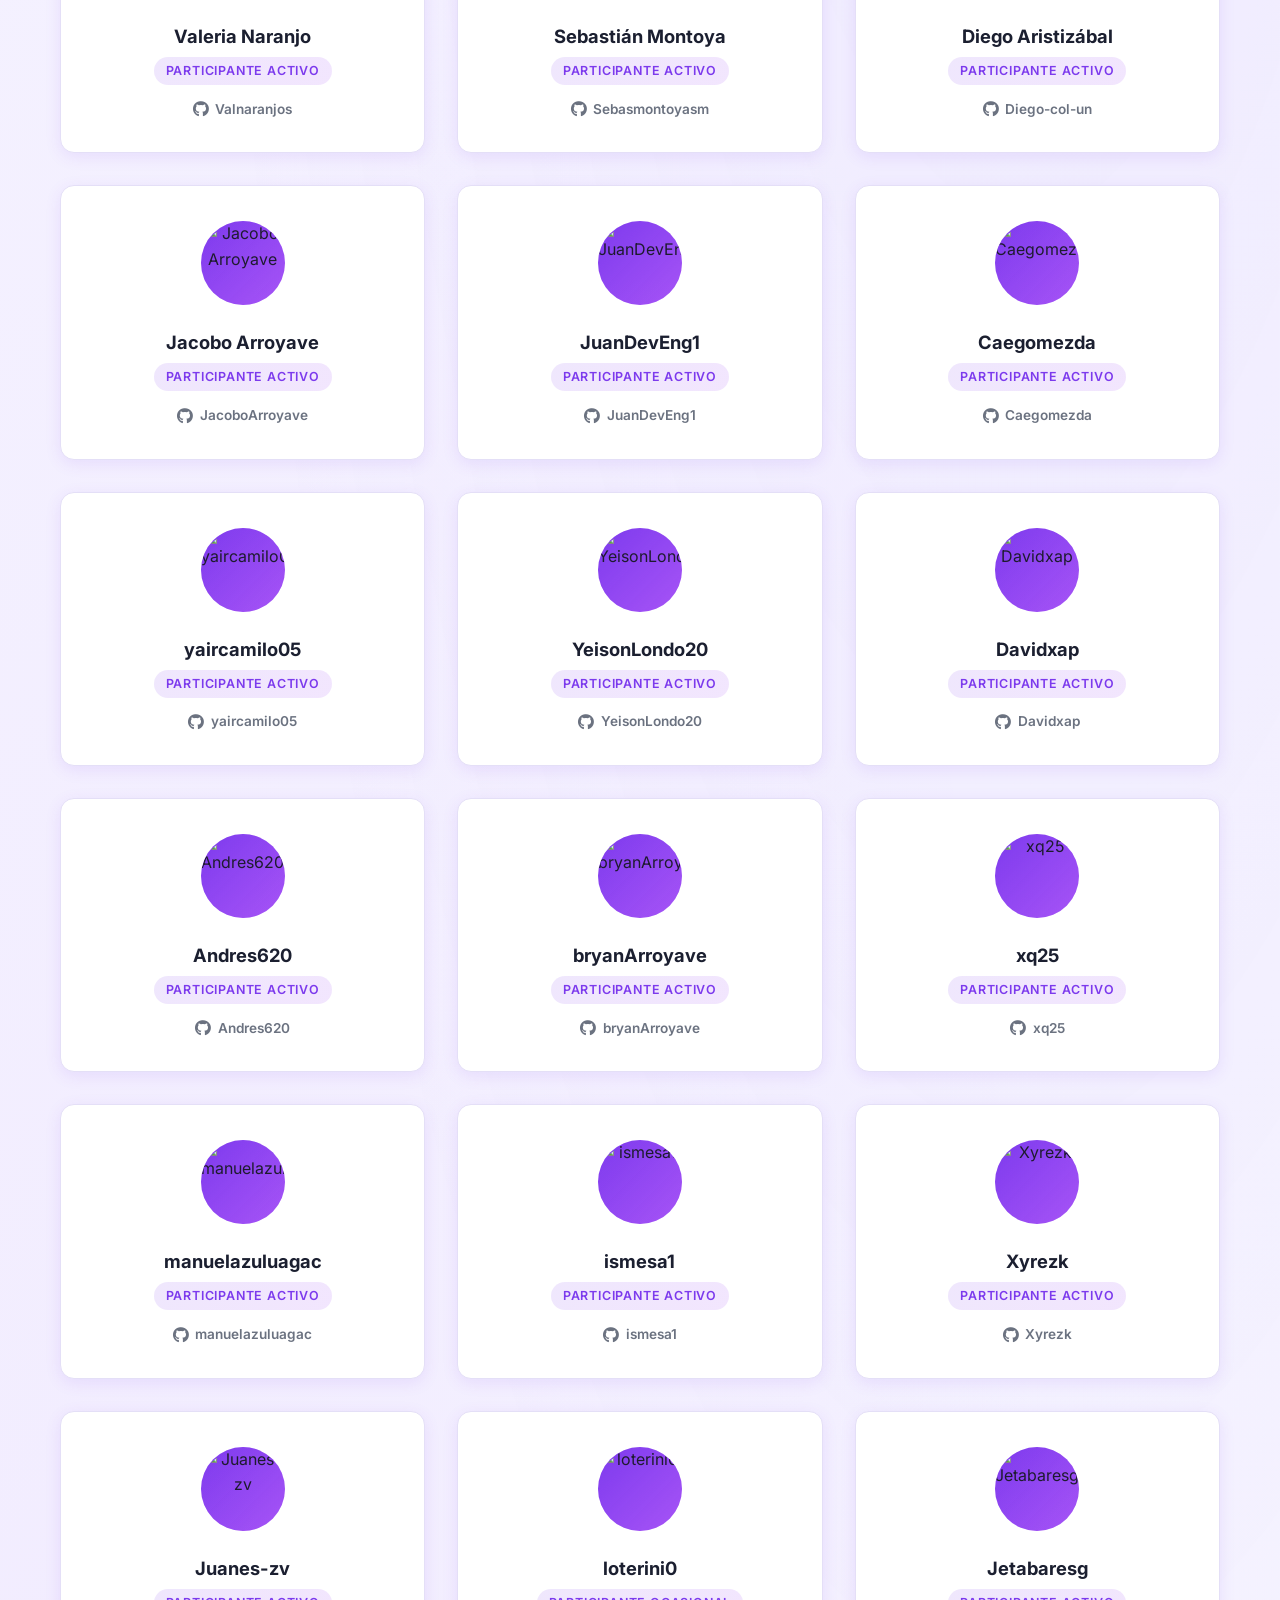
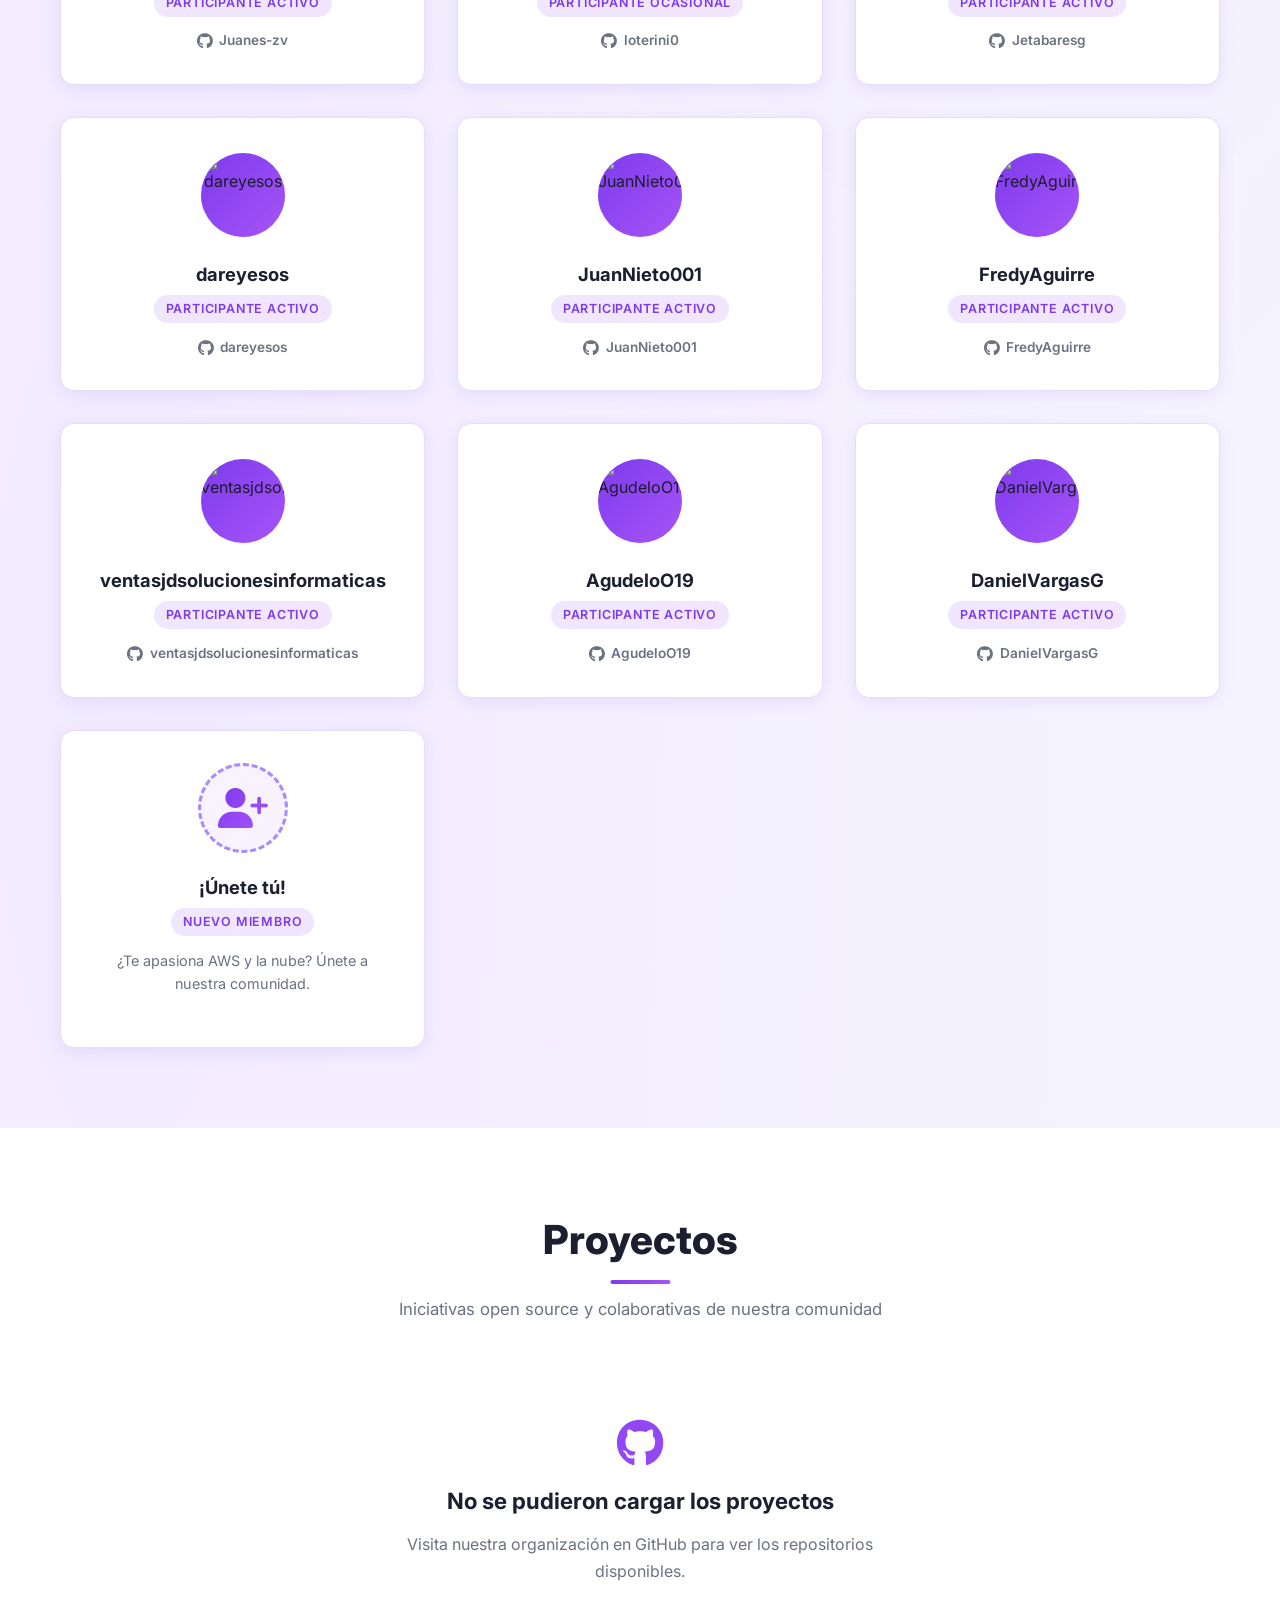
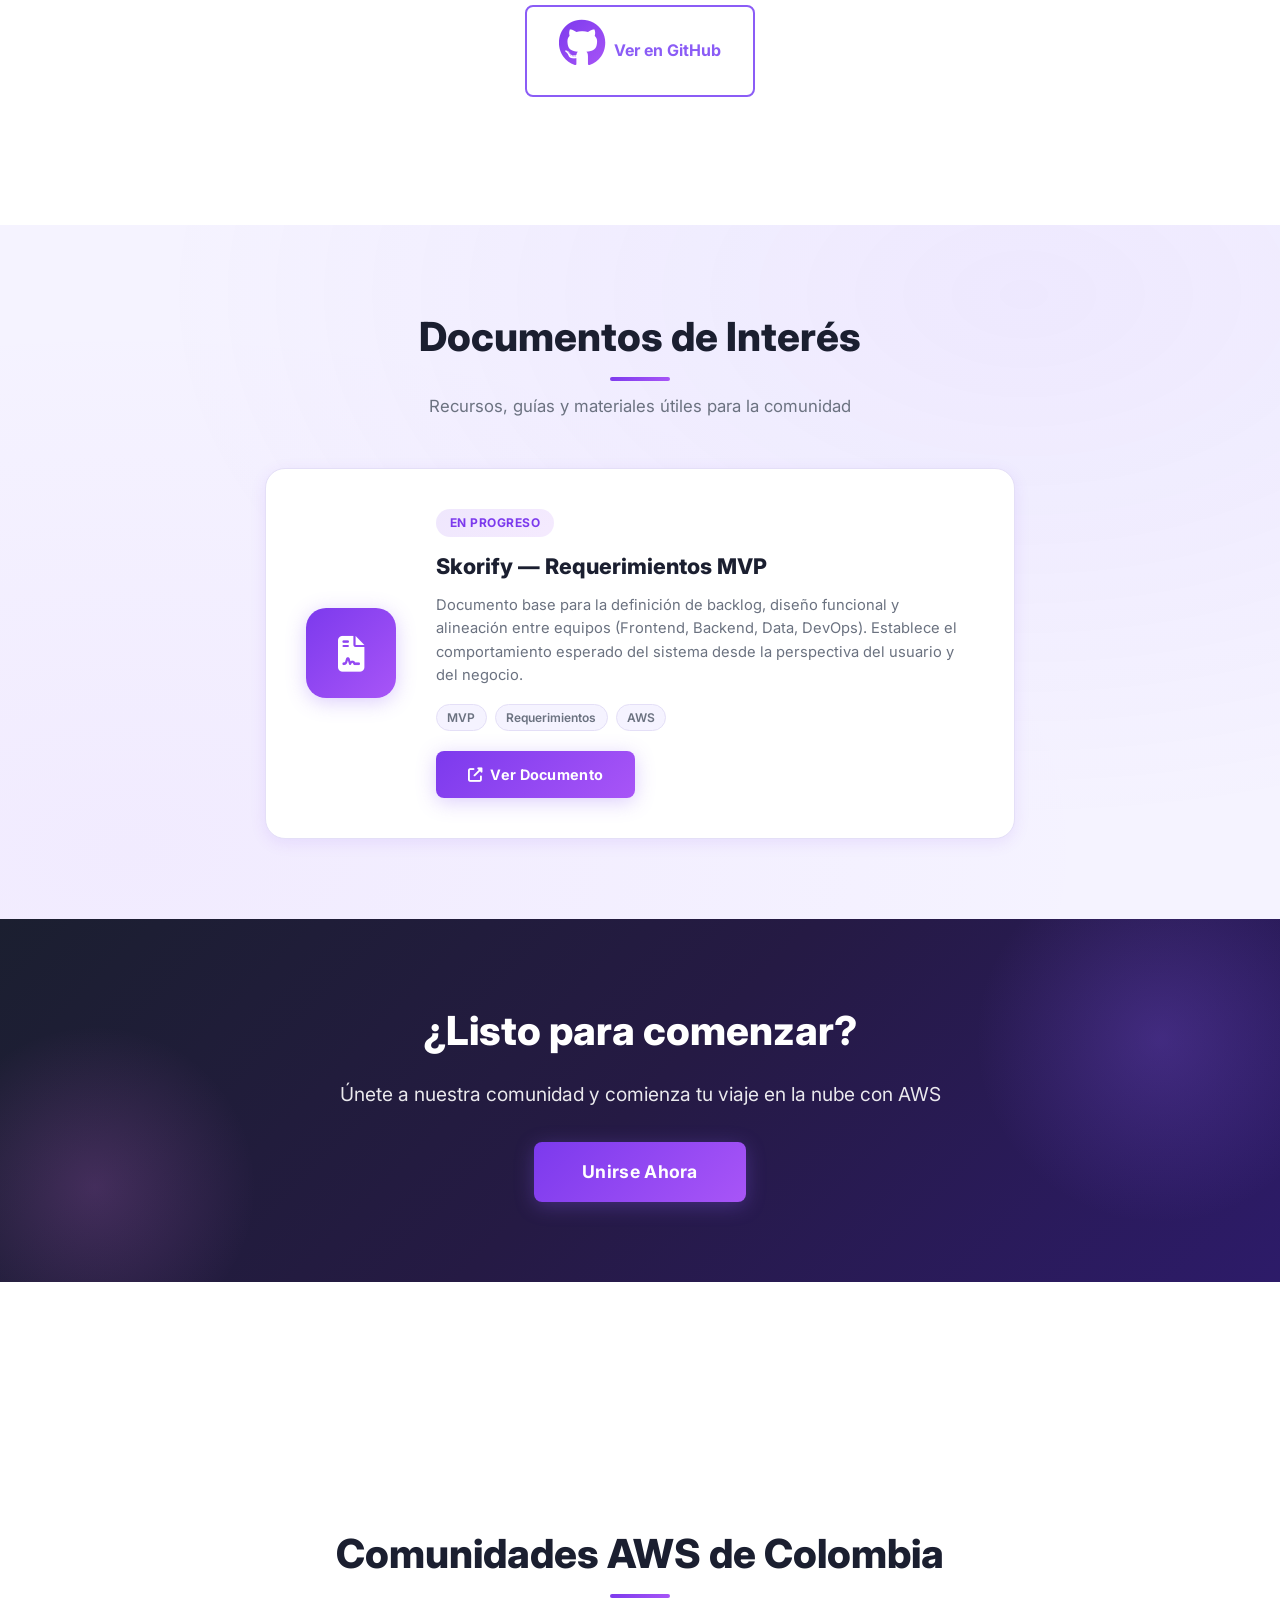
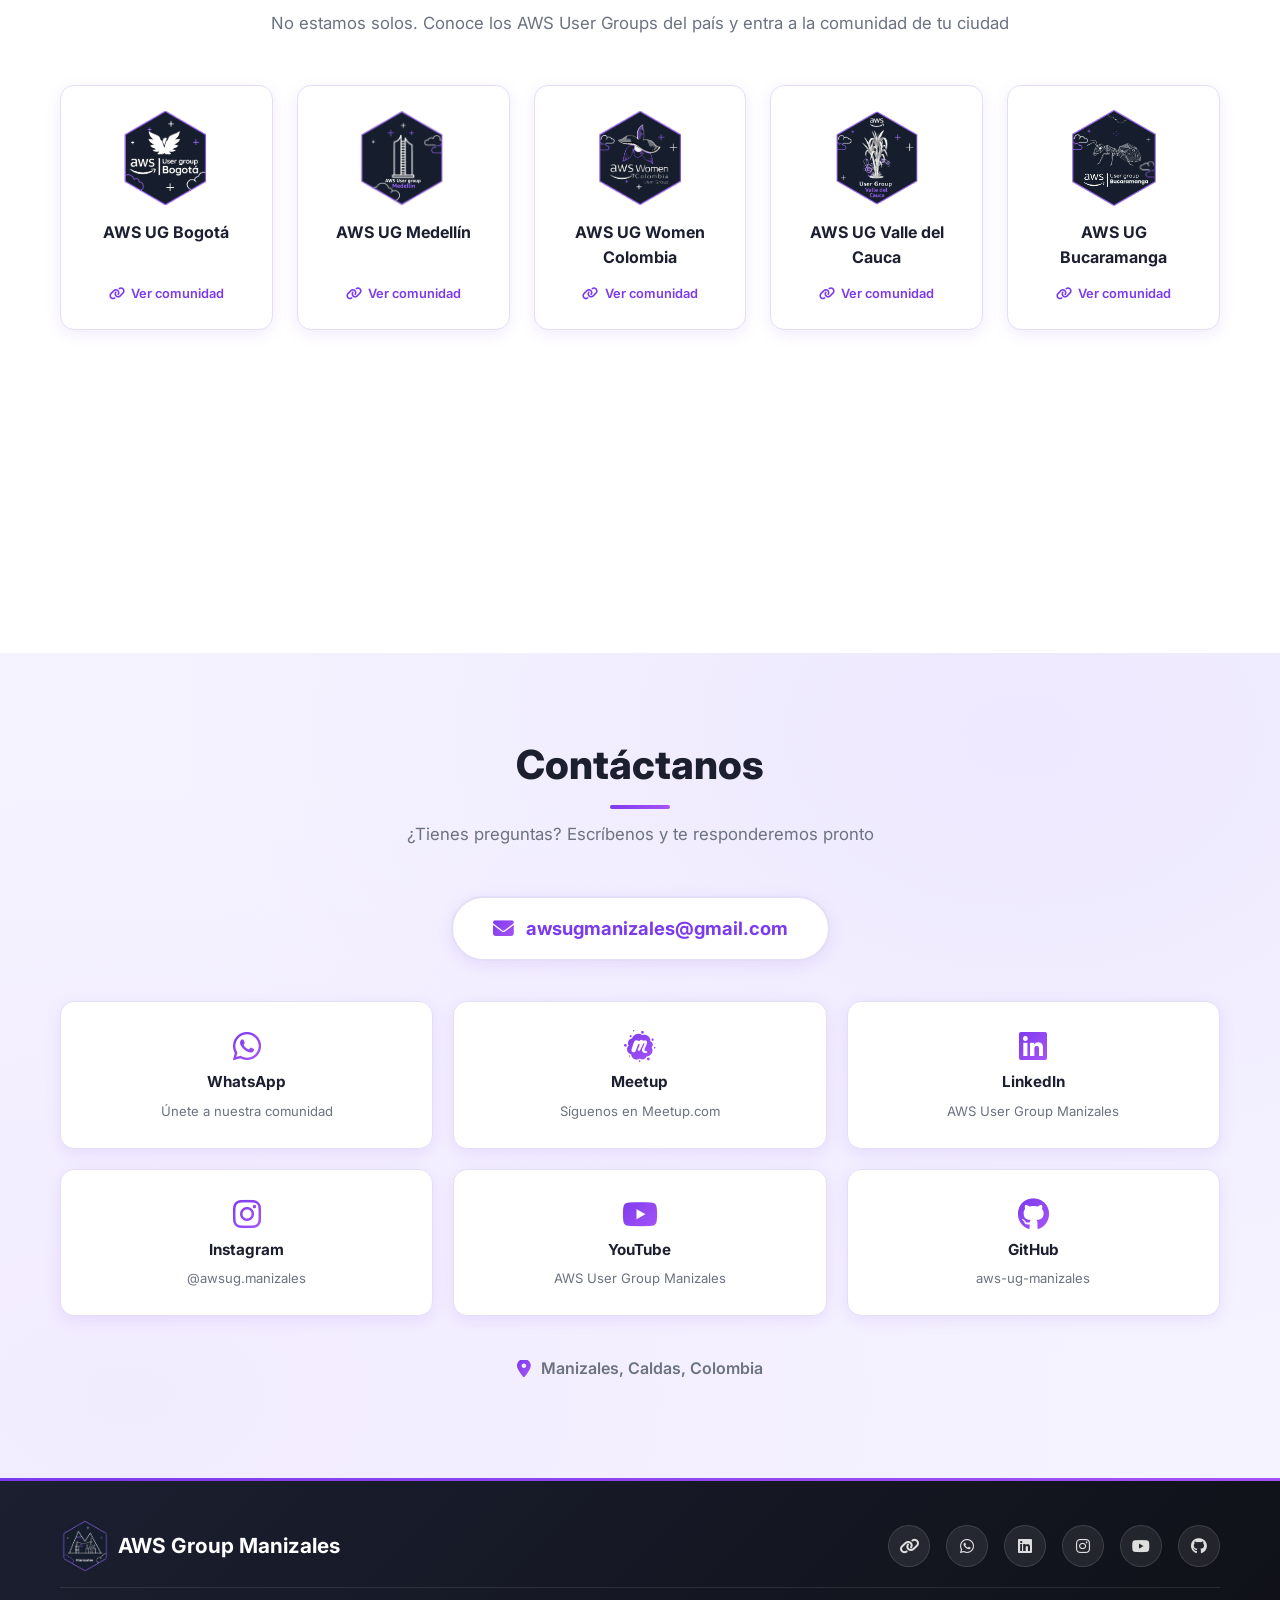
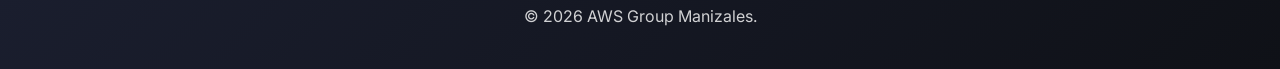
==== commit eb269734: "feat: agrega sección de comunidades AWS de Colombia Nueva sección "Comunidades AWS de Colombia" ante" ====
--- a/index.html
+++ b/index.html
@@ -30,6 +30,7 @@
                 <li><a href="#proyectos" class="nav__link">Proyectos</a></li>
                 <li><a href="#documentos" class="nav__link">Recursos</a></li>
                 <li><a href="#instagram" class="nav__link"><i class="fab fa-instagram"></i> Instagram</a></li>
+                <li><a href="#comunidades" class="nav__link">Comunidades</a></li>
                 <li><a href="#contacto" class="nav__link">Contacto</a></li>
             </ul>
             <div class="nav__toggle">
@@ -703,6 +704,80 @@
     </section>
     <script src="https://elfsightcdn.com/platform.js" async></script>
 
+    <!-- Comunidades AWS de Colombia -->
+    <!-- Datos y logos tomados de la sección "Equipo Organizador" de awscommunitydaycolombia.com.
+         El enlace de cada comunidad es su Linktree, que agrupa sus redes y a sus líderes. -->
+    <section id="comunidades" class="section section--white">
+        <div class="container">
+            <h2 class="section__title">Comunidades AWS de Colombia</h2>
+            <p class="section__subtitle">
+                No estamos solos. Conoce los AWS User Groups del país y entra a la comunidad de tu ciudad
+            </p>
+
+            <div class="communities__grid">
+                <a href="https://linktr.ee/awsugbogota" target="_blank" rel="noopener noreferrer" class="community__card">
+                    <div class="community__logo"><img src="images/usergroups/Bog.svg" alt="Logo AWS UG Bogotá" loading="lazy"></div>
+                    <h3 class="community__name">AWS UG Bogotá</h3>
+                    <span class="community__cta"><i class="fas fa-link"></i> Ver comunidad</span>
+                </a>
+
+                <a href="https://linktr.ee/awsugmed" target="_blank" rel="noopener noreferrer" class="community__card">
+                    <div class="community__logo"><img src="images/usergroups/Medellin.svg" alt="Logo AWS UG Medellín" loading="lazy"></div>
+                    <h3 class="community__name">AWS UG Medellín</h3>
+                    <span class="community__cta"><i class="fas fa-link"></i> Ver comunidad</span>
+                </a>
+
+                <a href="https://linktr.ee/awswomencolombia" target="_blank" rel="noopener noreferrer" class="community__card">
+                    <div class="community__logo"><img src="images/usergroups/Women.svg" alt="Logo AWS UG Women Colombia" loading="lazy"></div>
+                    <h3 class="community__name">AWS UG Women Colombia</h3>
+                    <span class="community__cta"><i class="fas fa-link"></i> Ver comunidad</span>
+                </a>
+
+                <a href="https://linktr.ee/awsugvalle" target="_blank" rel="noopener noreferrer" class="community__card">
+                    <div class="community__logo"><img src="images/usergroups/Valle.svg" alt="Logo AWS UG Valle del Cauca" loading="lazy"></div>
+                    <h3 class="community__name">AWS UG Valle del Cauca</h3>
+                    <span class="community__cta"><i class="fas fa-link"></i> Ver comunidad</span>
+                </a>
+
+                <a href="https://linktr.ee/awsugbga" target="_blank" rel="noopener noreferrer" class="community__card">
+                    <div class="community__logo"><img src="images/usergroups/Bucaramanga.svg" alt="Logo AWS UG Bucaramanga" loading="lazy"></div>
+                    <h3 class="community__name">AWS UG Bucaramanga</h3>
+                    <span class="community__cta"><i class="fas fa-link"></i> Ver comunidad</span>
+                </a>
+
+                <a href="https://linktr.ee/awsugcucuta" target="_blank" rel="noopener noreferrer" class="community__card">
+                    <div class="community__logo"><img src="images/usergroups/cucuta.svg" alt="Logo AWS UG Cúcuta" loading="lazy"></div>
+                    <h3 class="community__name">AWS UG Cúcuta</h3>
+                    <span class="community__cta"><i class="fas fa-link"></i> Ver comunidad</span>
+                </a>
+
+                <a href="https://linktr.ee/awsugboyaca" target="_blank" rel="noopener noreferrer" class="community__card">
+                    <div class="community__logo"><img src="images/usergroups/Boy.svg" alt="Logo AWS UG Boyacá" loading="lazy"></div>
+                    <h3 class="community__name">AWS UG Boyacá</h3>
+                    <span class="community__cta"><i class="fas fa-link"></i> Ver comunidad</span>
+                </a>
+
+                <a href="https://linktr.ee/awsugneiva" target="_blank" rel="noopener noreferrer" class="community__card">
+                    <div class="community__logo"><img src="images/usergroups/Neiva.svg" alt="Logo AWS UG Neiva" loading="lazy"></div>
+                    <h3 class="community__name">AWS UG Neiva</h3>
+                    <span class="community__cta"><i class="fas fa-link"></i> Ver comunidad</span>
+                </a>
+
+                <a href="https://linktr.ee/AIAWSUGColombia" target="_blank" rel="noopener noreferrer" class="community__card">
+                    <div class="community__logo"><img src="images/usergroups/AI.svg" alt="Logo AWS UG IA Colombia" loading="lazy"></div>
+                    <h3 class="community__name">AWS UG IA Colombia</h3>
+                    <span class="community__cta"><i class="fas fa-link"></i> Ver comunidad</span>
+                </a>
+
+                <a href="https://linktr.ee/awsugmosquera" target="_blank" rel="noopener noreferrer" class="community__card">
+                    <div class="community__logo"><img src="images/usergroups/Mosquera.svg" alt="Logo AWS UG Mosquera" loading="lazy"></div>
+                    <h3 class="community__name">AWS UG Mosquera</h3>
+                    <span class="community__cta"><i class="fas fa-link"></i> Ver comunidad</span>
+                </a>
+            </div>
+        </div>
+    </section>
+
     <!-- Contacto -->
     <section id="contacto" class="section section--gray">
         <div class="container">
--- a/css/styles.css
+++ b/css/styles.css
@@ -904,6 +904,82 @@
     display: none;
 }
 
+/* ─── Comunidades Section ─────────────────────────────────────────────────── */
+.communities__grid {
+    display: grid;
+    grid-template-columns: repeat(auto-fill, minmax(200px, 1fr));
+    gap: 1.5rem;
+}
+
+.community__card {
+    background: var(--white);
+    border-radius: var(--border-radius);
+    box-shadow: var(--shadow);
+    border: 1px solid var(--gray);
+    padding: 1.5rem 1.25rem;
+    display: flex;
+    flex-direction: column;
+    align-items: center;
+    text-align: center;
+    gap: 0.85rem;
+    text-decoration: none;
+    transition: var(--transition);
+    position: relative;
+    overflow: hidden;
+}
+
+.community__card::before {
+    content: '';
+    position: absolute;
+    top: 0; left: 0; right: 0;
+    height: 4px;
+    background: var(--gradient);
+    transform: scaleX(0);
+    transform-origin: left;
+    transition: var(--transition);
+}
+
+.community__card:hover {
+    transform: translateY(-6px);
+    box-shadow: var(--shadow-hover);
+    border-color: transparent;
+}
+
+.community__card:hover::before {
+    transform: scaleX(1);
+}
+
+.community__logo {
+    width: 96px;
+    height: 96px;
+    display: flex;
+    align-items: center;
+    justify-content: center;
+}
+
+.community__logo img {
+    max-width: 100%;
+    max-height: 100%;
+    object-fit: contain;
+}
+
+.community__name {
+    font-size: 1rem;
+    font-weight: 700;
+    color: var(--secondary-color);
+    margin: 0;
+    flex: 1;
+}
+
+.community__cta {
+    display: inline-flex;
+    align-items: center;
+    gap: 0.4rem;
+    font-size: 0.8rem;
+    font-weight: 600;
+    color: var(--primary-dark);
+}
+
 /* ─── Projects Section ────────────────────────────────────────────────────── */
 .projects__grid {
     display: grid;
